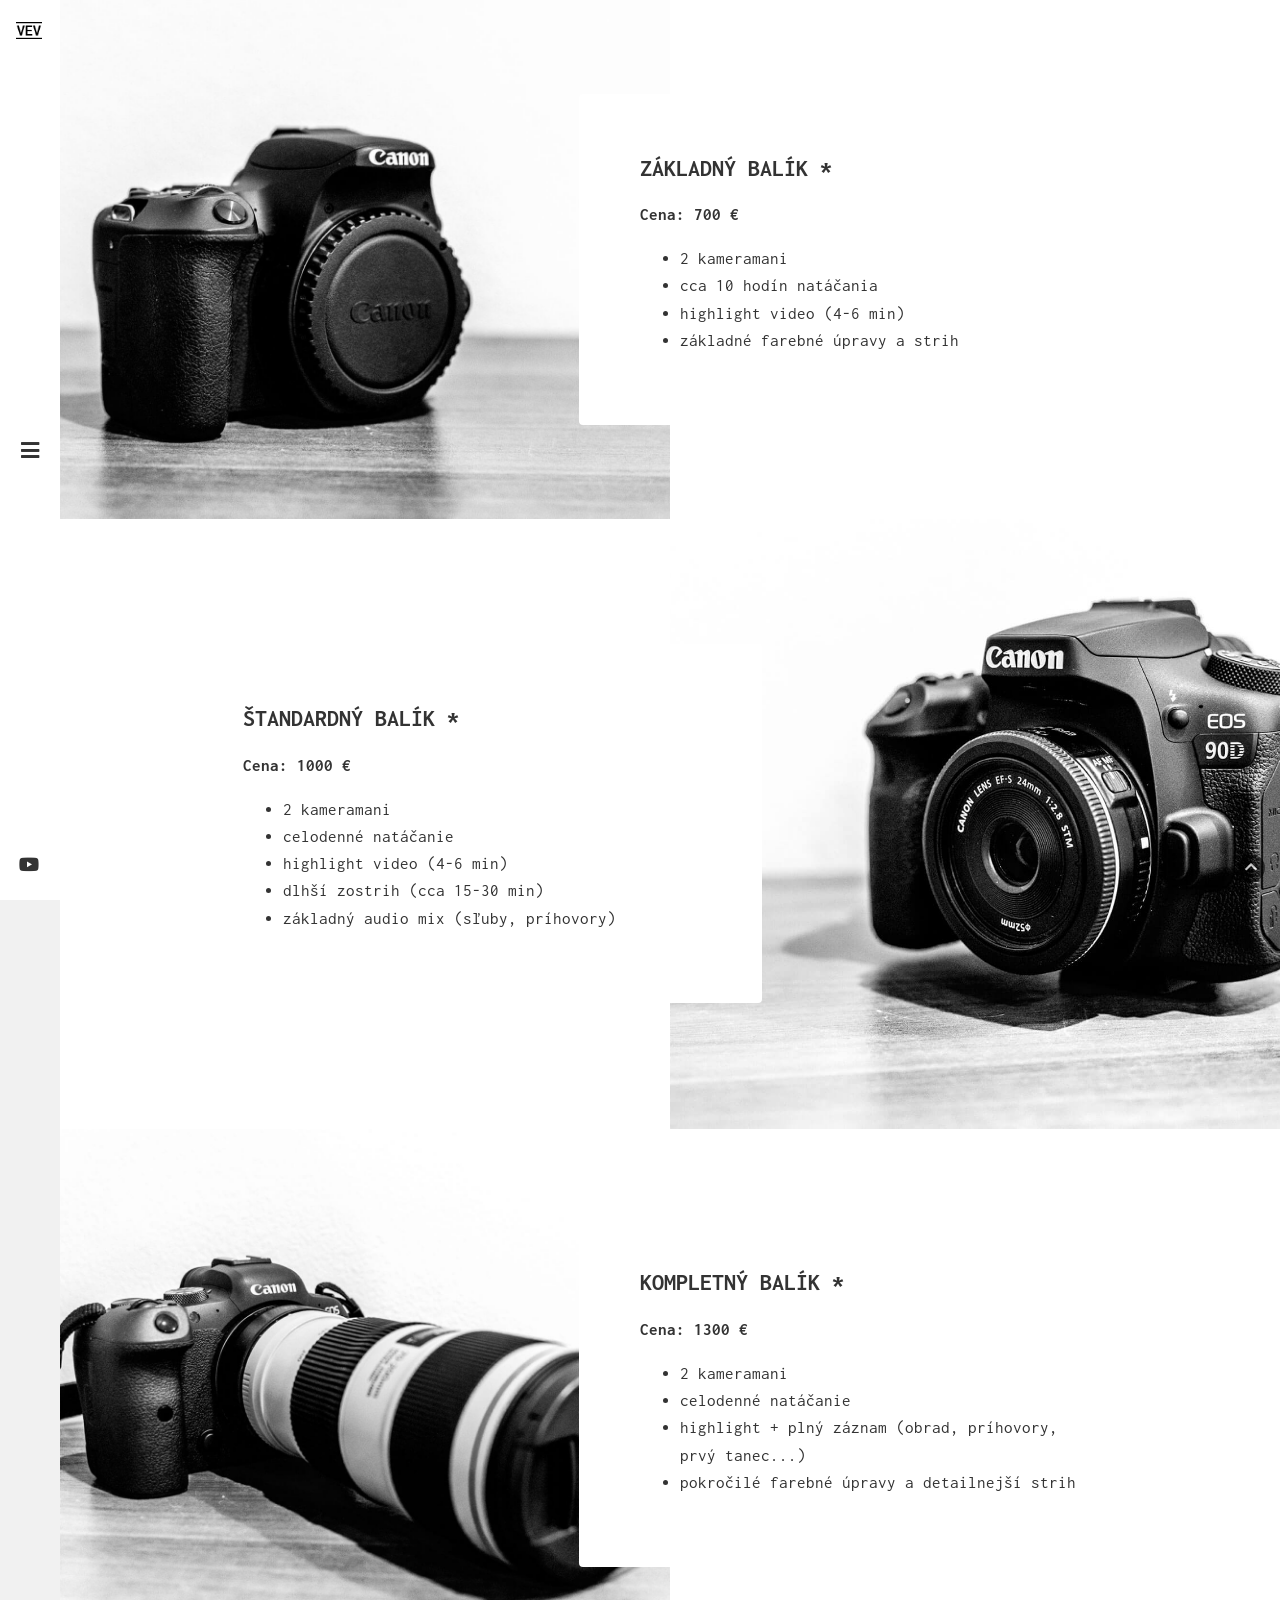
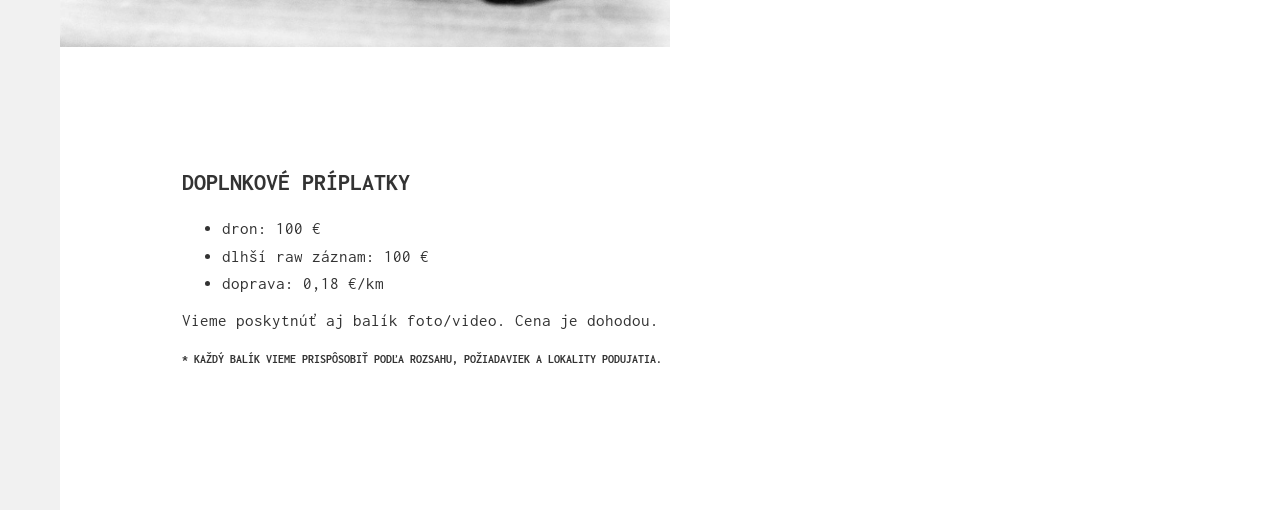
==== cennik-nasich-kameramanov.html @ 3699e418 "web" ====
﻿<!DOCTYPE html>

<html lang="sk">
	<head>

		<!-- Title -->
		<title>Pozrite si náš cenník | VEVideo</title>

		<!-- Meta -->
<meta charset="utf-8">
		<meta http-equiv="X-UA-Compatible" content="IE=edge">
		<meta name="author" content="Dominik Vardžák a Patrik Eliaš">
		<meta name="description" content="Cenník služieb VEVideo. Pozrite si naše balíčky a orientačné ceny.">
		<meta name="keywords" content="kameraman, fotograf, Púchov, Trenčín, Žilina, natáčanie, kamerovanie, cena, cenník, služby, balíčky">
		<link rel="canonical" href="https://vevideo.sk/cennik-nasich-kameramanov.html">
		<meta name="robots" content="index, follow">
		<meta property="og:type" content="website">
		<meta property="og:site_name" content="VEVideo">
		<meta property="og:locale" content="sk_SK">
		<meta property="og:title" content="Pozrite si náš cenník | VEVideo">
		<meta property="og:description" content="Cenník služieb VEVideo. Pozrite si naše balíčky a orientačné ceny.">
		<meta property="og:url" content="https://vevideo.sk/cennik-nasich-kameramanov.html">
		<meta property="og:image" content="https://vevideo.sk/assets/img/logo-big.png">
		<meta name="twitter:card" content="summary_large_image">
		<meta name="twitter:title" content="Pozrite si náš cenník | VEVideo">
		<meta name="twitter:description" content="Cenník služieb VEVideo. Pozrite si naše balíčky a orientačné ceny.">
		<meta name="twitter:image" content="https://vevideo.sk/assets/img/logo-big.png">

		<!-- Mobile Meta -->
		<meta name="viewport" content="width=device-width, initial-scale=1">

		<!-- Favicon (http://www.favicon-generator.org/) -->
		<link rel="shortcut icon" href="favicon.png" type="image/x-icon">
		<link rel="icon" href="favicon.png" type="image/x-icon">

		<!-- Paste your Google Analytics code here.-->
		<script async src="https://www.googletagmanager.com/gtag/js?id=G-T4X9H40BEK"></script>
<script>
  window.dataLayer = window.dataLayer || [];
  function gtag(){dataLayer.push(arguments);}
  gtag('js', new Date());

  gtag('config', 'G-T4X9H40BEK');
</script>

		<!-- Google fonts (https://www.google.com/fonts) -->
		<link href="https://fonts.googleapis.com/css?family=Inconsolata" rel="stylesheet"> <!-- Global font -->
		<link href="https://fonts.googleapis.com/css?family=Galada" rel="stylesheet"> <!-- Alter font 1 -->
		<link href="https://fonts.googleapis.com/css?family=Bilbo+Swash+Caps" rel="stylesheet"> <!-- Alter font 2 -->

		<!-- Bootstrap CSS (http://getbootstrap.com) -->
		<link rel="stylesheet" href="assets/vendor/bootstrap/css/bootstrap.min.css"> <!-- bootstrap CSS (http://getbootstrap.com) -->

		<!-- Libs and Plugins CSS -->
		<link rel="stylesheet" href="assets/vendor/animsition/css/animsition.min.css"> <!-- Animsition CSS (http://git.blivesta.com/animsition/) -->
		<link rel="stylesheet" href="assets/vendor/font-awesome/css/font-awesome.min.css"> <!-- Font Icons CSS (http://fortawesome.github.io/Font-Awesome) -->
		<link rel="stylesheet" href="assets/vendor/lightgallery/css/lightgallery.min.css"> <!-- lightGallery CSS (http://sachinchoolur.github.io/lightGallery) -->
		<link rel="stylesheet" href="assets/vendor/owl-carousel/css/owl.carousel.min.css"> <!-- Owl Carousel CSS (http://www.owlcarousel.owlgraphic.com) -->
		<link rel="stylesheet" href="assets/vendor/owl-carousel/css/owl.theme.default.min.css"> <!-- Owl Carousel CSS (http://www.owlcarousel.owlgraphic.com) -->
		<link rel="stylesheet" href="assets/vendor/ytplayer/css/jquery.mb.YTPlayer.min.css"> <!-- YTPlayer CSS (more info: https://github.com/pupunzi/jquery.mb.YTPlayer) -->
		<link rel="stylesheet" href="assets/vendor/animate.min.css"> <!-- Animate libs CSS (http://daneden.me/animate) -->

		<!-- Template master CSS -->
		<link rel="stylesheet" href="assets/css/helper.css">
		<link rel="stylesheet" href="assets/css/theme.css">

		<!-- Template dark style CSS (uncomment to enable dark style)-->
		<!-- <link rel="stylesheet" href="assets/css/dark-style.css"> -->
	</head>

	<!-- ===========
	///// Body /////
	================
	* Add class "temp-uppercase" to enable uppercase letters (eg. headings, menu links).
	* Add class "temp-letter-spacing" to enable spacing between letters (eg. headings, menu links).
	* Use class "temp-grayscale" to enable grayscale effect when menu is open (no effect on all browsers!).
	* Add class "animsition" to enable page transition while page loads.
	-->
	<body class="temp-uppercase temp-grayscale animsition">
		

		<!-- Page cover (if menu is open) -->
		<span class="page-cover"></span>


		<!-- ===================
		///// Begin header /////
		========================
		* Add class "header-dark" to enable header dark style.
		* Use class "header-click", "header-hover" or "header-fixed" to change behavior of the header (one of them is required!).
		-->
		<div id="header" class="header-hover">

			<!-- Header close button -->
			<div class="header-close" title="Zatvoriť">×</div>

			<!-- Begin logo small -->
			<div class="logo-small">
				<a href="index.html" ><img src="assets/img/logo-small.png" title="Domov" alt="logo"></a>
			</div>
			<!-- End logo small -->

			<!-- Header menu icon -->
			<span class="header-menu-icon" title="Otvoriť menu"><i class="fas fa-bars"></i></span>
			
			<!-- Header contact icon -->
			<a href="" class="header-contact-icon" title="Sledujte nás na YouTube"><i class="fab fa-youtube"></i></a>


			<!-- Begin header inner 
			======================== -->
			<div class="header-inner">
				
				<!-- Begin header top -->
				<div class="header-top">

					<!-- Begin logo big -->
					<div class="logo-big">
						<a href="index.html"><img src="assets/img/logo-big.png" title="Domov" alt="logo"></a>
					</div>
					<!-- End logo big -->
					
				</div>
				<!-- End header top -->

				<!-- Begin header middle -->
				<div class="header-middle">

					<!-- Begin menu -->
					<div id="menu">
						<ul class="menu-list">
							<li><a href="index.html">Domov</a></li>
							<li><a href="o-kameramanoch.html">O nás</a></li>
							<li><a href="nase-portfolio.html">Portfólio</a></li>
							<li><a href="cennik-nasich-kameramanov.html">Cenník</a></li>
							<li><a href="kontaktujte-nas.html">Kontakt</a></li>
						</ul> <!-- /.menu-list -->
					</div>
					<!-- End menu -->

				</div>
				<!-- End header middle -->

				<!-- Begin header bottom -->
				<div class="header-bottom">

					<!-- Begin follow me buttons -->
					<div class="follow-me-buttons">
						<ul>
							<li><a href="https://www.facebook.com/VEVideostudio" title="Sledujte nás na Facebooku" target="_blank"><i class="fab fa-facebook-f"></i></a></li>
							<li><a href="https://www.instagram.com/vevideostudio/" title="Sledujte nás na Instagrame" target="_blank"><i class="fab fa-instagram"></i></a></li> 
							<li><a href="https://www.youtube.com/@vevideo_studio" title="Sledujte nás na YouTube" target="_blank"><i class="fab fa-youtube"></i></a></li>
						</ul>
					</div>
					<!-- End follow me buttons -->

					<!-- Begin copyright -->
					<div class="copyright">
						VEVideo | 2026
					</div>
					<!-- End copyright -->

				</div>
				<!-- End header bottom -->

			</div> 
			<!-- End header inner -->

		</div>
		<!-- End header -->


		<!-- ==========================
		///// Begin mobile header /////
		===============================
		* Add class "m-header-dark" to enable header dark style.
		-->
		<div id="mobile-header">

			<!-- Begin logo small -->
			<div class="logo-mobile">
				<a href="index.html"><img src="assets/img/logo-small.png" alt="Domov"></a>
			</div>
			<!-- End logo small -->

			<!-- Mobile menu trigger -->
			<div class="mobile-menu-trigger"><span></span></div>

		</div>
		<!-- End mobile header -->


		<!-- *************************************
		*********** Begin body content *********** 
		************************************** -->
		<div id="body-content">

			<!-- =========================
			///// Begin page section /////
			========================== -->
			<section id="page-section" class="no-padding">

				<!-- Begin split box
				=====================
				Based on: http://www.minimit.com/articles/solutions-tutorials/bootstrap-3-responsive-columns-of-same-height
				-->
				<div class="split-box">
					<div class="container-fluid">
						<div class="row">
							<div class="row-lg-height">

								<!-- Column -->
								<div class="col-lg-6 col-lg-height split-box-image no-padding bg-image" style="background-image: url(assets/img/misc/balicky-1.jpg); background-position: 50% 50%;">

									<!-- Split box image height
									============================
									* You can use prepared "padding-height-*" helper classes to set split box image height. Example: "padding-height-85" (useful if "split-box-content" contend/text is very short). Also you can use class "full-height-vh" for full height image. Find out "helper.css" file for more info.
									* Note: class "sbi-height" is required.
									-->
									<div class="sbi-height padding-height-85"></div>

								</div> <!-- /.col -->

								<!-- Column -->
								<div class="col-lg-6 col-lg-height col-lg-middle no-padding">

									<!-- Begin split box content 
									============================= 
									* Use class "shifted-left" or "shifted-right" to enable shifted content (do not use for long content).
									-->
									<div class="split-box-content shifted-left text-left">
										<h3>Základný balík *</h3>
										<p><b>Cena: 700 €</b></p>
										<ul>
											<li>2 kameramani</li>
											<li>cca 10 hodín natáčania</li>
											<li>highlight video (4-6 min)</li>
											<li>základné farebné úpravy a strih</li>
										</ul>
									</div>
									<!-- End split box content -->

								</div> <!-- /.col -->
							</div> <!-- /.row-height -->
						</div> <!-- /.row -->
					</div> <!-- /.container -->
				</div>
				<!-- End split box -->

<!-- Begin split box -->
				<div class="split-box what-i-do">
					<div class="container-fluid">
						<div class="row">
							<div class="row-lg-height">

								<!-- Column -->
								<div class="col-lg-6 col-lg-push-6 col-lg-height split-box-image no-padding bg-image" style="background-image: url(assets/img/misc/balicky-2.jpg); background-position: 50% 50%;">

									<!-- Split box image height
									============================
									* You can use prepared "padding-height-*" helper classes to set split box image height. Example: "padding-height-85" (useful if "split-box-content" contend/text is very short). Also you can use class "full-height-vh" for full height image. Find out "helper.css" file for more info. Note: class "sbi-height" is required.
									-->
									<div class="sbi-height padding-height-100"></div>

								</div> <!-- /.col -->

								<!-- Column -->
								<div class="col-lg-6 col-lg-pull-6 col-lg-height col-lg-middle no-padding">

									<!-- Begin split box content -->
									
									<div class="split-box-content shifted-right text-left">
										<h3>Štandardný balík *</h3>
										<p><b>Cena: 1000 €</b></p>
										<ul>
											<li>2 kameramani</li>
											<li>celodenné natáčanie</li>
											<li>highlight video (4-6 min)</li>
											<li>dlhší zostrih (cca 15-30 min)</li>
											<li>základný audio mix (sľuby, príhovory)</li>
										</ul>
									</div>
									<!-- End split box content -->

								</div> <!-- /.col -->

							</div> <!-- /.row-height -->
						</div> <!-- /.row -->
					</div> <!-- /.container -->
				</div>
				<!-- End split box -->

				<!-- Begin split box
				=====================
				Based on: http://www.minimit.com/articles/solutions-tutorials/bootstrap-3-responsive-columns-of-same-height
				-->
				<div class="split-box">
					<div class="container-fluid">
						<div class="row">
							<div class="row-lg-height">

								<!-- Column -->
								<div class="col-lg-6 col-lg-height split-box-image no-padding bg-image" style="background-image: url(assets/img/misc/balicky-3.jpg); background-position: 50% 50%;">

									<!-- Split box image height
									============================
									* You can use prepared "padding-height-*" helper classes to set split box image height. Example: "padding-height-85" (useful if "split-box-content" contend/text is very short). Also you can use class "full-height-vh" for full height image. Find out "helper.css" file for more info.
									* Note: class "sbi-height" is required.
									-->
									<div class="sbi-height padding-height-85"></div>

								</div> <!-- /.col -->

								<!-- Column -->
								<div class="col-lg-6 col-lg-height col-lg-middle no-padding">

									<!-- Begin split box content 
									============================= 
									* Use class "shifted-left" or "shifted-right" to enable shifted content (do not use for long content).
									-->
									<div class="split-box-content shifted-left text-left">
										<h3>Kompletný  balík *</h3>
										<p><b>Cena: 1300 €</b></p>
										<ul>
											<li>2 kameramani</li>
											<li>celodenné natáčanie</li>
											<li>highlight + plný záznam (obrad, príhovory, prvý tanec...)</li>
											<li>pokročilé farebné úpravy a detailnejší strih</li>
										</ul>
									</div> 
									<!-- End split box content -->

								</div> <!-- /.col -->
							</div> <!-- /.row-height -->
						</div> <!-- /.row -->
					</div> <!-- /.container -->
				</div>
				<!-- End split box -->

				<!-- Begin split box -->
				<div class="split-box what-i-do">
					<div class="container-fluid">
						<div class="row">
							<div class="row-lg-height">
								<div class="col-lg-12 col-lg-height col-lg-middle no-padding">
									<div class="split-box-content text-left">
										<h3>Doplnkové príplatky</h3>
										<ul>
											<li>dron: 100 €</li>
											<li>dlhší raw záznam: 100 €</li>
											<li>doprava: 0,18 €/km</li>
										</ul>
										<p>Vieme poskytnúť aj balík foto/video. Cena je dohodou.</p>
										<h6>* Každý balík vieme prispôsobiť podľa rozsahu, požiadaviek a lokality podujatia.</h6>
									</div>
								</div>
							</div>
						</div>
					</div>
				</div>
				<!-- End split box -->


			</section>
			<!-- End section -->

		</div>
		<!-- End body content -->


		<!-- Scroll to top button -->
		<a href="#body-content" class="scrolltotop sm-scroll" title="Scroll to top"><i class="fas fa-chevron-up"></i></a>



        

		<!-- ====================
		///// Scripts below /////
		===================== -->

		<!-- Core JS -->
		<script src="assets/vendor/jquery/jquery.min.js"></script> <!-- jquery JS (https://jquery.com) -->
		<script src="assets/vendor/bootstrap/js/bootstrap.min.js"></script> <!-- bootstrap JS (http://getbootstrap.com) -->

		<!-- Libs and Plugins JS -->
		<script src="assets/vendor/animsition/js/animsition.min.js"></script> <!-- Animsition JS (http://git.blivesta.com/animsition/) -->
		<script src="assets/vendor/jquery.easing.min.js"></script> <!-- Easing JS (http://gsgd.co.uk/sandbox/jquery/easing/) -->
		<script src="assets/vendor/isotope.pkgd.min.js"></script> <!-- Isotope JS (http://isotope.metafizzy.co) -->
		<script src="assets/vendor/imagesloaded.pkgd.min.js"></script> <!-- ImagesLoaded JS (https://github.com/desandro/imagesloaded) -->
		<script src="assets/vendor/jquery.nicescroll.min.js"></script> <!-- Nicescroll JS (http://areaaperta.com/nicescroll/) -->
		<script src="assets/vendor/owl-carousel/js/owl.carousel.min.js"></script> <!-- Owl Carousel JS (http://www.owlcarousel.owlgraphic.com) -->
		<script src="assets/vendor/jquery.mousewheel.min.js"></script> <!-- A jQuery plugin that adds cross browser mouse wheel support (https://github.com/jquery/jquery-mousewheel) -->
		<script src="assets/vendor/ytplayer/js/jquery.mb.YTPlayer.min.js"></script> <!-- YTPlayer JS (more info: https://github.com/pupunzi/jquery.mb.YTPlayer) -->

		<script src="assets/vendor/lightgallery/js/lightgallery.min.js"></script> <!-- lightGallery JS (http://sachinchoolur.github.io/lightGallery) -->
		<script src="assets/vendor/lightgallery/js/lightgallery-plugins.js"></script> <!-- lightGallery Plugins JS (http://sachinchoolur.github.io/lightGallery) -->

		<!-- Theme master JS -->
		<script src="assets/js/theme.js"></script>



	</body>

</html>
---- assets/vendor/lightgallery/css/lightgallery.min.css ----
.lg-sub-html,.lg-toolbar{background-color:rgba(0,0,0,.45)}#lg-counter,.lg-outer .lg-video-cont{vertical-align:middle;display:inline-block}@font-face{font-family:lg;src:url(../fonts/lg.eot?n1z373);src:url(../fonts/lg.eot?#iefixn1z373) format("embedded-opentype"),url(../fonts/lg.woff?n1z373) format("woff"),url(../fonts/lg.ttf?n1z373) format("truetype"),url(../fonts/lg.svg?n1z373#lg) format("svg");font-weight:400;font-style:normal}.lg-icon{font-family:lg;speak:none;font-style:normal;font-weight:400;font-variant:normal;text-transform:none;line-height:1;-webkit-font-smoothing:antialiased;-moz-osx-font-smoothing:grayscale}.lg-actions .lg-next,.lg-actions .lg-prev{background-color:rgba(0,0,0,.45);border-radius:2px;color:#999;cursor:pointer;display:block;font-size:22px;margin-top:-10px;padding:8px 10px 9px;position:absolute;top:50%;z-index:1080}.lg-actions .lg-next.disabled,.lg-actions .lg-prev.disabled{pointer-events:none;opacity:.5}.lg-actions .lg-next:hover,.lg-actions .lg-prev:hover{color:#FFF}.lg-actions .lg-next{right:20px}.lg-actions .lg-next:before{content:"\e095"}.lg-actions .lg-prev{left:20px}.lg-actions .lg-prev:after{content:"\e094"}@-webkit-keyframes lg-right-end{0%,100%{left:0}50%{left:-30px}}@-moz-keyframes lg-right-end{0%,100%{left:0}50%{left:-30px}}@-ms-keyframes lg-right-end{0%,100%{left:0}50%{left:-30px}}@keyframes lg-right-end{0%,100%{left:0}50%{left:-30px}}@-webkit-keyframes lg-left-end{0%,100%{left:0}50%{left:30px}}@-moz-keyframes lg-left-end{0%,100%{left:0}50%{left:30px}}@-ms-keyframes lg-left-end{0%,100%{left:0}50%{left:30px}}@keyframes lg-left-end{0%,100%{left:0}50%{left:30px}}.lg-outer.lg-right-end .lg-object{-webkit-animation:lg-right-end .3s;-o-animation:lg-right-end .3s;animation:lg-right-end .3s;position:relative}.lg-outer.lg-left-end .lg-object{-webkit-animation:lg-left-end .3s;-o-animation:lg-left-end .3s;animation:lg-left-end .3s;position:relative}.lg-toolbar{z-index:1082;left:0;position:absolute;top:0;width:100%}.lg-toolbar .lg-icon{color:#999;cursor:pointer;float:right;font-size:24px;height:47px;line-height:27px;padding:10px 0;text-align:center;width:50px;text-decoration:none!important;outline:0;-webkit-transition:color .2s linear;-o-transition:color .2s linear;transition:color .2s linear}.lg-toolbar .lg-icon:hover{color:#FFF}.lg-toolbar .lg-close:after{content:"\e070"}.lg-toolbar .lg-download:after{content:"\e0f2"}.lg-sub-html{bottom:0;color:#EEE;font-size:16px;left:0;padding:10px 40px;position:fixed;right:0;text-align:center;z-index:1080}.lg-sub-html h4{margin:0;font-size:13px;font-weight:700}.lg-sub-html p{font-size:12px;margin:5px 0 0}#lg-counter{color:#999;font-size:16px;padding-left:20px;padding-top:12px}.lg-next,.lg-prev,.lg-toolbar{opacity:1;-webkit-transition:-webkit-transform .35s cubic-bezier(0,0,.25,1) 0s,opacity .35s cubic-bezier(0,0,.25,1) 0s,color .2s linear;-moz-transition:-moz-transform .35s cubic-bezier(0,0,.25,1) 0s,opacity .35s cubic-bezier(0,0,.25,1) 0s,color .2s linear;-o-transition:-o-transform .35s cubic-bezier(0,0,.25,1) 0s,opacity .35s cubic-bezier(0,0,.25,1) 0s,color .2s linear;transition:transform .35s cubic-bezier(0,0,.25,1) 0s,opacity .35s cubic-bezier(0,0,.25,1) 0s,color .2s linear}.lg-hide-items .lg-prev{opacity:0;-webkit-transform:translate3d(-10px,0,0);transform:translate3d(-10px,0,0)}.lg-hide-items .lg-next{opacity:0;-webkit-transform:translate3d(10px,0,0);transform:translate3d(10px,0,0)}.lg-hide-items .lg-toolbar{opacity:0;-webkit-transform:translate3d(0,-10px,0);transform:translate3d(0,-10px,0)}body:not(.lg-from-hash) .lg-outer.lg-start-zoom .lg-object{-webkit-transform:scale3d(.5,.5,.5);transform:scale3d(.5,.5,.5);opacity:0;-webkit-transition:-webkit-transform 250ms cubic-bezier(0,0,.25,1) 0s,opacity 250ms cubic-bezier(0,0,.25,1)!important;-moz-transition:-moz-transform 250ms cubic-bezier(0,0,.25,1) 0s,opacity 250ms cubic-bezier(0,0,.25,1)!important;-o-transition:-o-transform 250ms cubic-bezier(0,0,.25,1) 0s,opacity 250ms cubic-bezier(0,0,.25,1)!important;transition:transform 250ms cubic-bezier(0,0,.25,1) 0s,opacity 250ms cubic-bezier(0,0,.25,1)!important;-webkit-transform-origin:50% 50%;-moz-transform-origin:50% 50%;-ms-transform-origin:50% 50%;transform-origin:50% 50%}body:not(.lg-from-hash) .lg-outer.lg-start-zoom .lg-item.lg-complete .lg-object{-webkit-transform:scale3d(1,1,1);transform:scale3d(1,1,1);opacity:1}.lg-outer .lg-thumb-outer{background-color:#0D0A0A;bottom:0;position:absolute;width:100%;z-index:1080;max-height:350px;-webkit-transform:translate3d(0,100%,0);transform:translate3d(0,100%,0);-webkit-transition:-webkit-transform .25s cubic-bezier(0,0,.25,1) 0s;-moz-transition:-moz-transform .25s cubic-bezier(0,0,.25,1) 0s;-o-transition:-o-transform .25s cubic-bezier(0,0,.25,1) 0s;transition:transform .25s cubic-bezier(0,0,.25,1) 0s}.lg-outer .lg-thumb-outer.lg-grab .lg-thumb-item{cursor:-webkit-grab;cursor:-moz-grab;cursor:-o-grab;cursor:-ms-grab;cursor:grab}.lg-outer .lg-thumb-outer.lg-grabbing .lg-thumb-item{cursor:move;cursor:-webkit-grabbing;cursor:-moz-grabbing;cursor:-o-grabbing;cursor:-ms-grabbing;cursor:grabbing}.lg-outer .lg-thumb-outer.lg-dragging .lg-thumb{-webkit-transition-duration:0s!important;transition-duration:0s!important}.lg-outer.lg-thumb-open .lg-thumb-outer{-webkit-transform:translate3d(0,0,0);transform:translate3d(0,0,0)}.lg-outer .lg-thumb{padding:10px 0;height:100%;margin-bottom:-5px}.lg-outer .lg-thumb-item{cursor:pointer;float:left;overflow:hidden;height:100%;border:2px solid #FFF;border-radius:4px;margin-bottom:5px}@media (min-width:1025px){.lg-outer .lg-thumb-item{-webkit-transition:border-color .25s ease;-o-transition:border-color .25s ease;transition:border-color .25s ease}}.lg-outer .lg-thumb-item.active,.lg-outer .lg-thumb-item:hover{border-color:#a90707}.lg-outer .lg-thumb-item img{width:100%;height:100%;object-fit:cover}.lg-outer.lg-has-thumb .lg-item{padding-bottom:120px}.lg-outer.lg-can-toggle .lg-item{padding-bottom:0}.lg-outer.lg-pull-caption-up .lg-sub-html{-webkit-transition:bottom .25s ease;-o-transition:bottom .25s ease;transition:bottom .25s ease}.lg-outer.lg-pull-caption-up.lg-thumb-open .lg-sub-html{bottom:100px}.lg-outer .lg-toogle-thumb{background-color:#0D0A0A;border-radius:2px 2px 0 0;color:#999;cursor:pointer;font-size:24px;height:39px;line-height:27px;padding:5px 0;position:absolute;right:20px;text-align:center;top:-39px;width:50px}.lg-outer .lg-toogle-thumb:hover,.lg-outer.lg-dropdown-active #lg-share{color:#FFF}.lg-outer .lg-toogle-thumb:after{content:"\e1ff"}.lg-outer .lg-video-cont{max-width:1140px;max-height:100%;width:100%;padding:0 5px}.lg-outer .lg-video{width:100%;height:0;padding-bottom:56.25%;overflow:hidden;position:relative}.lg-outer .lg-video .lg-object{display:inline-block;position:absolute;top:0;left:0;width:100%!important;height:100%!important}.lg-outer .lg-video .lg-video-play{width:84px;height:59px;position:absolute;left:50%;top:50%;margin-left:-42px;margin-top:-30px;z-index:1080;cursor:pointer}.lg-outer .lg-has-vimeo .lg-video-play{background:url(../img/vimeo-play.png) no-repeat}.lg-outer .lg-has-vimeo:hover .lg-video-play{background:url(../img/vimeo-play.png) 0 -58px no-repeat}.lg-outer .lg-has-html5 .lg-video-play{background:url(../img/video-play.png) no-repeat;height:64px;margin-left:-32px;margin-top:-32px;width:64px;opacity:.8}.lg-outer .lg-has-html5:hover .lg-video-play{opacity:1}.lg-outer .lg-has-youtube .lg-video-play{background:url(../img/youtube-play.png) no-repeat}.lg-outer .lg-has-youtube:hover .lg-video-play{background:url(../img/youtube-play.png) 0 -60px no-repeat}.lg-outer .lg-video-object{width:100%!important;height:100%!important;position:absolute;top:0;left:0}.lg-outer .lg-has-video .lg-video-object{visibility:hidden}.lg-outer .lg-has-video.lg-video-playing .lg-object,.lg-outer .lg-has-video.lg-video-playing .lg-video-play{display:none}.lg-outer .lg-has-video.lg-video-playing .lg-video-object{visibility:visible}.lg-progress-bar{background-color:#333;height:5px;left:0;position:absolute;top:0;width:100%;z-index:1083;opacity:0;-webkit-transition:opacity 80ms ease 0s;-moz-transition:opacity 80ms ease 0s;-o-transition:opacity 80ms ease 0s;transition:opacity 80ms ease 0s}.lg-progress-bar .lg-progress{background-color:#a90707;height:5px;width:0}.lg-progress-bar.lg-start .lg-progress{width:100%}.lg-show-autoplay .lg-progress-bar{opacity:1}.lg-autoplay-button:after{content:"\e01d"}.lg-show-autoplay .lg-autoplay-button:after{content:"\e01a"}.lg-outer.lg-css3.lg-zoom-dragging .lg-item.lg-complete.lg-zoomable .lg-image,.lg-outer.lg-css3.lg-zoom-dragging .lg-item.lg-complete.lg-zoomable .lg-img-wrap{-webkit-transition-duration:0s;transition-duration:0s}.lg-outer.lg-use-transition-for-zoom .lg-item.lg-complete.lg-zoomable .lg-img-wrap{-webkit-transition:-webkit-transform .3s cubic-bezier(0,0,.25,1) 0s;-moz-transition:-moz-transform .3s cubic-bezier(0,0,.25,1) 0s;-o-transition:-o-transform .3s cubic-bezier(0,0,.25,1) 0s;transition:transform .3s cubic-bezier(0,0,.25,1) 0s}.lg-outer.lg-use-left-for-zoom .lg-item.lg-complete.lg-zoomable .lg-img-wrap{-webkit-transition:left .3s cubic-bezier(0,0,.25,1) 0s,top .3s cubic-bezier(0,0,.25,1) 0s;-moz-transition:left .3s cubic-bezier(0,0,.25,1) 0s,top .3s cubic-bezier(0,0,.25,1) 0s;-o-transition:left .3s cubic-bezier(0,0,.25,1) 0s,top .3s cubic-bezier(0,0,.25,1) 0s;transition:left .3s cubic-bezier(0,0,.25,1) 0s,top .3s cubic-bezier(0,0,.25,1) 0s}.lg-outer .lg-item.lg-complete.lg-zoomable .lg-img-wrap{-webkit-transform:translate3d(0,0,0);transform:translate3d(0,0,0);-webkit-backface-visibility:hidden;-moz-backface-visibility:hidden;backface-visibility:hidden}.lg-outer .lg-item.lg-complete.lg-zoomable .lg-image{-webkit-transform:scale3d(1,1,1);transform:scale3d(1,1,1);-webkit-transition:-webkit-transform .3s cubic-bezier(0,0,.25,1) 0s,opacity .15s!important;-moz-transition:-moz-transform .3s cubic-bezier(0,0,.25,1) 0s,opacity .15s!important;-o-transition:-o-transform .3s cubic-bezier(0,0,.25,1) 0s,opacity .15s!important;transition:transform .3s cubic-bezier(0,0,.25,1) 0s,opacity .15s!important;-webkit-transform-origin:0 0;-moz-transform-origin:0 0;-ms-transform-origin:0 0;transform-origin:0 0;-webkit-backface-visibility:hidden;-moz-backface-visibility:hidden;backface-visibility:hidden}#lg-zoom-in:after{content:"\e311"}#lg-actual-size{font-size:20px}#lg-actual-size:after{content:"\e033"}#lg-zoom-out{opacity:.5;pointer-events:none}#lg-zoom-out:after{content:"\e312"}.lg-zoomed #lg-zoom-out{opacity:1;pointer-events:auto}.lg-outer .lg-pager-outer{bottom:60px;left:0;position:absolute;right:0;text-align:center;z-index:1080;height:10px}.lg-outer .lg-pager-outer.lg-pager-hover .lg-pager-cont{overflow:visible}.lg-outer .lg-pager-cont{cursor:pointer;display:inline-block;overflow:hidden;position:relative;vertical-align:top;margin:0 5px}.lg-outer .lg-pager-cont:hover .lg-pager-thumb-cont{opacity:1;-webkit-transform:translate3d(0,0,0);transform:translate3d(0,0,0)}.lg-outer .lg-pager-cont.lg-pager-active .lg-pager{box-shadow:0 0 0 2px #fff inset}.lg-outer .lg-pager-thumb-cont{background-color:#fff;color:#FFF;bottom:100%;height:83px;left:0;margin-bottom:20px;margin-left:-60px;opacity:0;padding:5px;position:absolute;width:120px;border-radius:3px;-webkit-transition:opacity .15s ease 0s,-webkit-transform .15s ease 0s;-moz-transition:opacity .15s ease 0s,-moz-transform .15s ease 0s;-o-transition:opacity .15s ease 0s,-o-transform .15s ease 0s;transition:opacity .15s ease 0s,transform .15s ease 0s;-webkit-transform:translate3d(0,5px,0);transform:translate3d(0,5px,0)}.lg-outer .lg-pager-thumb-cont img{width:100%;height:100%}.lg-outer .lg-pager{background-color:rgba(255,255,255,.5);border-radius:50%;box-shadow:0 0 0 8px rgba(255,255,255,.7) inset;display:block;height:12px;-webkit-transition:box-shadow .3s ease 0s;-o-transition:box-shadow .3s ease 0s;transition:box-shadow .3s ease 0s;width:12px}.lg-outer .lg-pager:focus,.lg-outer .lg-pager:hover{box-shadow:0 0 0 8px #fff inset}.lg-outer .lg-caret{border-left:10px solid transparent;border-right:10px solid transparent;border-top:10px dashed;bottom:-10px;display:inline-block;height:0;left:50%;margin-left:-5px;position:absolute;vertical-align:middle;width:0}.lg-fullscreen:after{content:"\e20c"}.lg-fullscreen-on .lg-fullscreen:after{content:"\e20d"}.lg-outer #lg-dropdown-overlay{background-color:rgba(0,0,0,.25);bottom:0;cursor:default;left:0;position:fixed;right:0;top:0;z-index:1081;opacity:0;visibility:hidden;-webkit-transition:visibility 0s linear .18s,opacity .18s linear 0s;-o-transition:visibility 0s linear .18s,opacity .18s linear 0s;transition:visibility 0s linear .18s,opacity .18s linear 0s}.lg-outer.lg-dropdown-active #lg-dropdown-overlay,.lg-outer.lg-dropdown-active .lg-dropdown{-webkit-transition-delay:0s;transition-delay:0s;-moz-transform:translate3d(0,0,0);-o-transform:translate3d(0,0,0);-ms-transform:translate3d(0,0,0);-webkit-transform:translate3d(0,0,0);transform:translate3d(0,0,0);opacity:1;visibility:visible}.lg-outer .lg-dropdown{background-color:#fff;border-radius:2px;font-size:14px;list-style-type:none;margin:0;padding:10px 0;position:absolute;right:0;text-align:left;top:50px;opacity:0;visibility:hidden;-moz-transform:translate3d(0,5px,0);-o-transform:translate3d(0,5px,0);-ms-transform:translate3d(0,5px,0);-webkit-transform:translate3d(0,5px,0);transform:translate3d(0,5px,0);-webkit-transition:-webkit-transform .18s linear 0s,visibility 0s linear .5s,opacity .18s linear 0s;-moz-transition:-moz-transform .18s linear 0s,visibility 0s linear .5s,opacity .18s linear 0s;-o-transition:-o-transform .18s linear 0s,visibility 0s linear .5s,opacity .18s linear 0s;transition:transform .18s linear 0s,visibility 0s linear .5s,opacity .18s linear 0s}.lg-outer .lg-dropdown:after{content:"";display:block;height:0;width:0;position:absolute;border:8px solid transparent;border-bottom-color:#FFF;right:16px;top:-16px}.lg-outer .lg-dropdown>li:last-child{margin-bottom:0}.lg-outer .lg-dropdown>li:hover .lg-icon,.lg-outer .lg-dropdown>li:hover a{color:#333}.lg-outer .lg-dropdown a{color:#333;display:block;white-space:pre;padding:4px 12px;font-family:"Open Sans","Helvetica Neue",Helvetica,Arial,sans-serif;font-size:12px}.lg-outer .lg-dropdown a:hover{background-color:rgba(0,0,0,.07)}.lg-outer .lg-dropdown .lg-dropdown-text{display:inline-block;line-height:1;margin-top:-3px;vertical-align:middle}.lg-outer .lg-dropdown .lg-icon{color:#333;display:inline-block;float:none;font-size:20px;height:auto;line-height:1;margin-right:8px;padding:0;vertical-align:middle;width:auto}.lg-outer,.lg-outer .lg,.lg-outer .lg-inner{width:100%;height:100%}.lg-outer #lg-share{position:relative}.lg-outer #lg-share:after{content:"\e80d"}.lg-outer #lg-share-facebook .lg-icon{color:#3b5998}.lg-outer #lg-share-facebook .lg-icon:after{content:"\e901"}.lg-outer #lg-share-twitter .lg-icon{color:#00aced}.lg-outer #lg-share-twitter .lg-icon:after{content:"\e904"}.lg-outer #lg-share-googleplus .lg-icon{color:#dd4b39}.lg-outer #lg-share-googleplus .lg-icon:after{content:"\e902"}.lg-outer #lg-share-pinterest .lg-icon{color:#cb2027}.lg-outer #lg-share-pinterest .lg-icon:after{content:"\e903"}.group:after{content:"";display:table;clear:both}.lg-outer{position:fixed;top:0;left:0;z-index:1050;opacity:0;-webkit-transition:opacity .15s ease 0s;-o-transition:opacity .15s ease 0s;transition:opacity .15s ease 0s}.lg-outer *{-webkit-box-sizing:border-box;-moz-box-sizing:border-box;box-sizing:border-box}.lg-outer.lg-visible{opacity:1}.lg-outer.lg-css3 .lg-item.lg-current,.lg-outer.lg-css3 .lg-item.lg-next-slide,.lg-outer.lg-css3 .lg-item.lg-prev-slide{-webkit-transition-duration:inherit!important;transition-duration:inherit!important;-webkit-transition-timing-function:inherit!important;transition-timing-function:inherit!important}.lg-outer.lg-css3.lg-dragging .lg-item.lg-current,.lg-outer.lg-css3.lg-dragging .lg-item.lg-next-slide,.lg-outer.lg-css3.lg-dragging .lg-item.lg-prev-slide{-webkit-transition-duration:0s!important;transition-duration:0s!important;opacity:1}.lg-outer.lg-grab img.lg-object{cursor:-webkit-grab;cursor:-moz-grab;cursor:-o-grab;cursor:-ms-grab;cursor:grab}.lg-outer.lg-grabbing img.lg-object{cursor:move;cursor:-webkit-grabbing;cursor:-moz-grabbing;cursor:-o-grabbing;cursor:-ms-grabbing;cursor:grabbing}.lg-outer .lg{position:relative;overflow:hidden;margin-left:auto;margin-right:auto;max-width:100%;max-height:100%}.lg-outer .lg-inner{position:absolute;left:0;top:0;white-space:nowrap}.lg-outer .lg-item{background:url(../img/loading.gif) center center no-repeat;display:none!important}.lg-outer.lg-css .lg-current,.lg-outer.lg-css3 .lg-current,.lg-outer.lg-css3 .lg-next-slide,.lg-outer.lg-css3 .lg-prev-slide{display:inline-block!important}.lg-outer .lg-img-wrap,.lg-outer .lg-item{display:inline-block;text-align:center;position:absolute;width:100%;height:100%}.lg-outer .lg-img-wrap:before,.lg-outer .lg-item:before{content:"";display:inline-block;height:50%;width:1px;margin-right:-1px}.lg-outer .lg-img-wrap{position:absolute;padding:0 5px;left:0;right:0;top:0;bottom:0}.lg-outer .lg-item.lg-complete{background-image:none}.lg-outer .lg-item.lg-current{z-index:1060}.lg-outer .lg-image{display:inline-block;vertical-align:middle;max-width:100%;max-height:100%;width:auto!important;height:auto!important}.lg-outer.lg-show-after-load .lg-item .lg-object,.lg-outer.lg-show-after-load .lg-item .lg-video-play{opacity:0;-webkit-transition:opacity .15s ease 0s;-o-transition:opacity .15s ease 0s;transition:opacity .15s ease 0s}.lg-outer.lg-show-after-load .lg-item.lg-complete .lg-object,.lg-outer.lg-show-after-load .lg-item.lg-complete .lg-video-play{opacity:1}.lg-outer .lg-empty-html,.lg-outer.lg-hide-download #lg-download{display:none}.lg-backdrop{position:fixed;top:0;left:0;right:0;bottom:0;z-index:1040;background-color:#000;opacity:0;-webkit-transition:opacity .15s ease 0s;-o-transition:opacity .15s ease 0s;transition:opacity .15s ease 0s}.lg-backdrop.in{opacity:1}.lg-css3.lg-no-trans .lg-current,.lg-css3.lg-no-trans .lg-next-slide,.lg-css3.lg-no-trans .lg-prev-slide{-webkit-transition:none 0s ease 0s!important;-moz-transition:none 0s ease 0s!important;-o-transition:none 0s ease 0s!important;transition:none 0s ease 0s!important}.lg-css3.lg-use-css3 .lg-item,.lg-css3.lg-use-left .lg-item{-webkit-backface-visibility:hidden;-moz-backface-visibility:hidden;backface-visibility:hidden}.lg-css3.lg-fade .lg-item{opacity:0}.lg-css3.lg-fade .lg-item.lg-current{opacity:1}.lg-css3.lg-fade .lg-item.lg-current,.lg-css3.lg-fade .lg-item.lg-next-slide,.lg-css3.lg-fade .lg-item.lg-prev-slide{-webkit-transition:opacity .1s ease 0s;-moz-transition:opacity .1s ease 0s;-o-transition:opacity .1s ease 0s;transition:opacity .1s ease 0s}.lg-css3.lg-slide.lg-use-css3 .lg-item{opacity:0}.lg-css3.lg-slide.lg-use-css3 .lg-item.lg-prev-slide{-webkit-transform:translate3d(-100%,0,0);transform:translate3d(-100%,0,0)}.lg-css3.lg-slide.lg-use-css3 .lg-item.lg-next-slide{-webkit-transform:translate3d(100%,0,0);transform:translate3d(100%,0,0)}.lg-css3.lg-slide.lg-use-css3 .lg-item.lg-current{-webkit-transform:translate3d(0,0,0);transform:translate3d(0,0,0);opacity:1}.lg-css3.lg-slide.lg-use-css3 .lg-item.lg-current,.lg-css3.lg-slide.lg-use-css3 .lg-item.lg-next-slide,.lg-css3.lg-slide.lg-use-css3 .lg-item.lg-prev-slide{-webkit-transition:-webkit-transform 1s cubic-bezier(0,0,.25,1) 0s,opacity .1s ease 0s;-moz-transition:-moz-transform 1s cubic-bezier(0,0,.25,1) 0s,opacity .1s ease 0s;-o-transition:-o-transform 1s cubic-bezier(0,0,.25,1) 0s,opacity .1s ease 0s;transition:transform 1s cubic-bezier(0,0,.25,1) 0s,opacity .1s ease 0s}.lg-css3.lg-slide.lg-use-left .lg-item{opacity:0;position:absolute;left:0}.lg-css3.lg-slide.lg-use-left .lg-item.lg-prev-slide{left:-100%}.lg-css3.lg-slide.lg-use-left .lg-item.lg-next-slide{left:100%}.lg-css3.lg-slide.lg-use-left .lg-item.lg-current{left:0;opacity:1}.lg-css3.lg-slide.lg-use-left .lg-item.lg-current,.lg-css3.lg-slide.lg-use-left .lg-item.lg-next-slide,.lg-css3.lg-slide.lg-use-left .lg-item.lg-prev-slide{-webkit-transition:left 1s cubic-bezier(0,0,.25,1) 0s,opacity .1s ease 0s;-moz-transition:left 1s cubic-bezier(0,0,.25,1) 0s,opacity .1s ease 0s;-o-transition:left 1s cubic-bezier(0,0,.25,1) 0s,opacity .1s ease 0s;transition:left 1s cubic-bezier(0,0,.25,1) 0s,opacity .1s ease 0s}
---- assets/css/helper.css ----
/* Table of Content
====================
1. Various classes
2. Hiding classes
3. Background image classes
4. Font classes
5. Hover classes
6. Width classes
7. Height classes
8. Center align classes
9. Text color classes
10. Link color classes
11. Background color classes
12. Background transparent color classes
13. Background transparent gradient color classes
14. Rounded classes
15. Borders classes
16. Paddings classes
17. Margin classes
18. Bootstrap responsive columns of same height
*/


/* ------------------------------------------------------------- *
 *  Various classes
/* ------------------------------------------------------------- */

/* clear */
.clear { clear: both !important; display: block !important; }

/* display */
.block, .display-block { display: block !important; }
.inline-block, .display-inline-block { display: inline-block !important; }

/* position */
.position-relative { position: relative !important; }
.position-absolute { position: absolute !important; }
.position-static { position: static !important; }

/* text aligns */
.text-center { text-align: center !important; }
.text-left { text-align: left !important; }
.text-right { text-align: right !important; }

/* text transform */
.text-uppercase { text-transform: uppercase !important; }
.text-lowercase { text-transform: lowercase !important; }
.text-normal { text-transform: none !important; }

/* overflow */
.overflow-hidden { overflow: hidden !important; }
.overflow-y-hidden { overflow-y: hidden !important; }
.overflow-x-hidden { overflow-x: hidden !important; }

.overflow-auto { overflow: auto !important; }
.overflow-y-auto { overflow-y: auto !important; }
.overflow-x-auto { overflow-x: auto !important; }

.overflow-scroll { overflow: scroll !important; }
.overflow-y-scroll { overflow-y: scroll !important; }
.overflow-x-scroll { overflow-x: scroll !important; }

/* full cover (parent element must contain "position: relative;") */
.full-cover {
	position: absolute !important;
	top: 0 !important;
	bottom: 0 !important;
	left: 0 !important;
	right: 0 !important;
}


/* ------------------------------------------------------------- *
 *  Hiding classes
/* ------------------------------------------------------------- */

.hide { display: none !important; }

/* Hiding via media query breakpoints */
@media (max-width: 1200px) {
	.hide-from-lg { display: none !important; }
}
@media (max-width: 992px) {
	.hide-from-md { display: none !important; }
}
@media (max-width: 768px) {
	.hide-from-sm { display: none !important; }
}
@media (max-width: 480px) {
	.hide-from-xs { display: none !important; }
}

@media (min-width: 1200px) {
	.hide-to-lg { display: none !important; }
}
@media (min-width: 992px) {
	.hide-to-md { display: none !important; }
}
@media (min-width: 768px) {
	.hide-to-sm { display: none !important; }
}
@media (min-width: 480px) {
	.hide-to-xs { display: none !important; }
}


/* ------------------------------------------------------------- *
 *  Background image classes
/* ------------------------------------------------------------- */

.no-bg-image { background: none !important; }

.bg-image {
	background-repeat: no-repeat;
	background-position: 50% 50%;
	-webkit-background-size: cover;
	background-size: cover;
}
.bg-image-fixed {
	background-attachment: fixed;
	background-repeat: no-repeat;
	background-position: 50% 50%;
	-webkit-background-size: cover;
	background-size: cover;
}
.bg-pattern {
	background-repeat: repeat !important;
	-webkit-background-size: inherit !important;
	background-size: inherit !important;
}
.bg-image-parallax { 
	background-repeat: no-repeat;
	background-position: 50% 0%;
	-webkit-background-size: cover;
	background-size: cover;
}


/* ------------------------------------------------------------- *
 *  Font classes
/* ------------------------------------------------------------- */

/* font alternate 1 */
.font-alter-1 { 
	font-family: 'Galada', cursive;
	font-weight: normal !important;
	text-transform: none !important;
	letter-spacing: 0 !important;
}
.h1.font-alter-1, h1.font-alter-1 { font-size: 42px !important; }
.h2.font-alter-1, h2.font-alter-1 { font-size: 36px !important; }
.h3.font-alter-1, h3.font-alter-1 { font-size: 32px !important; }
.h4.font-alter-1, h4.font-alter-1 { font-size: 24px !important; }
.h5.font-alter-1, h5.font-alter-1 { font-size: 20px !important; }
.h6.font-alter-1, h6.font-alter-1 { font-size: 18px !important; }

/* font alternate 2 */
.font-alter-2 { 
	font-family: 'Bilbo Swash Caps', cursive;
	font-weight: normal !important;
	text-transform: none !important;
	letter-spacing: 0 !important;
}
.h1.font-alter-2, h1.font-alter-2 { font-size: 48px !important; }
.h2.font-alter-2, h2.font-alter-2 { font-size: 42px !important; }
.h3.font-alter-2, h3.font-alter-2 { font-size: 36px !important; }
.h4.font-alter-2, h4.font-alter-2 { font-size: 30px !important; }
.h5.font-alter-2, h5.font-alter-2 { font-size: 26px !important; }
.h6.font-alter-2, h6.font-alter-2 { font-size: 24px !important; }

/* font alternate 3 */
.font-alter-3 { 
	/* add your alternate font family here if needed */ 
}


/* font weight/styles */
.font-normal { font-weight: normal !important; font-style: normal !important; }
.font-bold { font-weight: 600 !important; }
.font-italic { font-style: italic !important; }

/* font sizes (%) */
.font-xs { font-size: 75% !important; }
.font-sm { font-size: 85% !important; }
.font-lg { font-size: 110% !important; }
.font-xlg { font-size: 120% !important; }

/* font sizes (px) */
.font-size-8 { font-size: 8px !important; }
.font-size-9 { font-size: 9px !important; }
.font-size-10 { font-size: 10px !important; }
.font-size-11 { font-size: 11px !important; }
.font-size-12 { font-size: 12px !important; }
.font-size-13 { font-size: 13px !important; }
.font-size-14 { font-size: 14px !important; }
.font-size-15 { font-size: 15px !important; }
.font-size-16 { font-size: 16px !important; }
.font-size-17 { font-size: 17px !important; }
.font-size-18 { font-size: 18px !important; }
.font-size-19 { font-size: 19px !important; }
.font-size-20 { font-size: 20px !important; }
.font-size-21 { font-size: 21px !important; }
.font-size-22 { font-size: 22px !important; }
.font-size-23 { font-size: 23px !important; }
.font-size-24 { font-size: 24px !important; }
.font-size-25 { font-size: 25px !important; }
.font-size-26 { font-size: 26px !important; }
.font-size-27 { font-size: 27px !important; }
.font-size-28 { font-size: 28px !important; }
.font-size-29 { font-size: 29px !important; }
.font-size-30 { font-size: 30px !important; }
.font-size-31 { font-size: 31px !important; }
.font-size-32 { font-size: 32px !important; }
.font-size-33 { font-size: 33px !important; }
.font-size-34 { font-size: 34px !important; }
.font-size-35 { font-size: 35px !important; }
.font-size-36 { font-size: 36px !important; }
.font-size-37 { font-size: 37px !important; }
.font-size-38 { font-size: 38px !important; }
.font-size-39 { font-size: 39px !important; }
.font-size-40 { font-size: 40px !important; }
.font-size-41 { font-size: 41px !important; }
.font-size-42 { font-size: 42px !important; }
.font-size-43 { font-size: 43px !important; }
.font-size-44 { font-size: 44px !important; }
.font-size-45 { font-size: 45px !important; }
.font-size-46 { font-size: 46px !important; }
.font-size-47 { font-size: 47px !important; }
.font-size-48 { font-size: 48px !important; }
.font-size-49 { font-size: 49px !important; }
.font-size-50 { font-size: 50px !important; }

.font-size-55 { font-size: 55px !important; }
.font-size-60 { font-size: 60px !important; }
.font-size-65 { font-size: 65px !important; }
.font-size-70 { font-size: 70px !important; }
.font-size-75 { font-size: 75px !important; }
.font-size-80 { font-size: 80px !important; }
.font-size-85 { font-size: 85px !important; }
.font-size-90 { font-size: 90px !important; }
.font-size-95 { font-size: 95px !important; }
.font-size-100 { font-size: 100px !important; }
.font-size-105 { font-size: 105px !important; }
.font-size-110 { font-size: 110px !important; }
.font-size-115 { font-size: 115px !important; }
.font-size-120 { font-size: 120px !important; }
.font-size-125 { font-size: 125px !important; }
.font-size-130 { font-size: 130px !important; }
.font-size-135 { font-size: 135px !important; }
.font-size-140 { font-size: 140px !important; }
.font-size-145 { font-size: 145px !important; }
.font-size-150 { font-size: 150px !important; }
.font-size-155 { font-size: 155px !important; }
.font-size-160 { font-size: 160px !important; }


/* ------------------------------------------------------------- *
 *  Hover classes
/* ------------------------------------------------------------- */

/* hover opacity */
.hover-opacity {
	-webkit-transition: all .2s ease-in-out !important;
	-moz-transition: all .2s ease-in-out !important;
	-ms-transition: all .2s ease-in-out !important;
	-o-transition: all .2s ease-in-out !important;
	transition: all .2s ease-in-out !important;
}
.hover-opacity:hover {
	opacity: 0.8 !important;
}


/* ------------------------------------------------------------- *
 *  Width classes
/* ------------------------------------------------------------- */

/* Width auto */
.width-auto { width: auto !important; }

/* Full width */
.full-width { width: 100% !important; }

/* Minimum width classes */
.min-width { min-width: 100% !important; }
.min-width-100 { min-width: 100px !important; }
.min-width-150 { min-width: 150px !important; }
.min-width-200 { min-width: 200px !important; }
.min-width-250 { min-width: 250px !important; }
.min-width-300 { min-width: 300px !important; }
.min-width-350 { min-width: 350px !important; }
.min-width-400 { min-width: 400px !important; }
.min-width-450 { min-width: 450px !important; }
.min-width-500 { min-width: 500px !important; }
.min-width-550 { min-width: 550px !important; }
.min-width-600 { min-width: 600px !important; }
.min-width-650 { min-width: 650px !important; }
.min-width-700 { min-width: 700px !important; }
.min-width-750 { min-width: 750px !important; }
.min-width-800 { min-width: 800px !important; }
.min-width-850 { min-width: 850px !important; }
.min-width-900 { min-width: 900px !important; }
.min-width-950 { min-width: 950px !important; }
.min-width-1000 { min-width: 1000px !important; }
.min-width-1050 { min-width: 1050px !important; }
.min-width-1150 { min-width: 1150px !important; }
.min-width-1100 { min-width: 1100px !important; }
.min-width-1150 { min-width: 1150px !important; }
.min-width-1170 { min-width: 1170px !important; }
.min-width-1200 { min-width: 1200px !important; }
.min-width-1250 { min-width: 1250px !important; }
.min-width-1300 { min-width: 1300px !important; }
.min-width-1350 { min-width: 1350px !important; }
.min-width-1400 { min-width: 1400px !important; }
.min-width-1450 { min-width: 1450px !important; }
.min-width-1500 { min-width: 1500px !important; }
.min-width-1550 { min-width: 1550px !important; }
.min-width-1600 { min-width: 1600px !important; }

/* Maximum width classes */
.max-width { max-width: 100% !important; }
.max-width-100 { max-width: 100px !important; }
.max-width-150 { max-width: 150px !important; }
.max-width-200 { max-width: 200px !important; }
.max-width-250 { max-width: 250px !important; }
.max-width-300 { max-width: 300px !important; }
.max-width-350 { max-width: 350px !important; }
.max-width-400 { max-width: 400px !important; }
.max-width-450 { max-width: 450px !important; }
.max-width-500 { max-width: 500px !important; }
.max-width-550 { max-width: 550px !important; }
.max-width-600 { max-width: 600px !important; }
.max-width-650 { max-width: 650px !important; }
.max-width-700 { max-width: 700px !important; }
.max-width-750 { max-width: 750px !important; }
.max-width-800 { max-width: 800px !important; }
.max-width-850 { max-width: 850px !important; }
.max-width-900 { max-width: 900px !important; }
.max-width-950 { max-width: 950px !important; }
.max-width-1000 { max-width: 1000px !important; }
.max-width-1050 { max-width: 1050px !important; }
.max-width-1150 { max-width: 1150px !important; }
.max-width-1100 { max-width: 1100px !important; }
.max-width-1150 { max-width: 1150px !important; }
.max-width-1170 { max-width: 1170px !important; }
.max-width-1200 { max-width: 1200px !important; }
.max-width-1250 { max-width: 1250px !important; }
.max-width-1300 { max-width: 1300px !important; }
.max-width-1350 { max-width: 1350px !important; }
.max-width-1400 { max-width: 1400px !important; }
.max-width-1450 { max-width: 1450px !important; }
.max-width-1500 { max-width: 1500px !important; }
.max-width-1550 { max-width: 1550px !important; }
.max-width-1600 { max-width: 1600px !important; }
.max-width-1650 { max-width: 1650px !important; }
.max-width-1700 { max-width: 1700px !important; }
.max-width-1750 { max-width: 1750px !important; }
.max-width-1800 { max-width: 1800px !important; }
.max-width-1850 { max-width: 1850px !important; }
.max-width-1900 { max-width: 1900px !important; }
.max-width-1950 { max-width: 1950px !important; }
.max-width-2000 { max-width: 2000px !important; }


/* ------------------------------------------------------------- *
 *  Height classes
/* ------------------------------------------------------------- */

.full-height { height: 100% !important; }
.full-height-vh { min-height: 100vh !important; }

/* minimum height classes */
.min-height-100 { min-height: 100px !important; }
.min-height-150 { min-height: 150px !important; }
.min-height-200 { min-height: 200px !important; }
.min-height-250 { min-height: 250px !important; }
.min-height-300 { min-height: 300px !important; }
.min-height-350 { min-height: 350px !important; }
.min-height-400 { min-height: 400px !important; }
.min-height-450 { min-height: 450px !important; }
.min-height-500 { min-height: 500px !important; }
.min-height-550 { min-height: 550px !important; }
.min-height-600 { min-height: 600px !important; }
.min-height-650 { min-height: 650px !important; }
.min-height-700 { min-height: 700px !important; }
.min-height-750 { min-height: 750px !important; }
.min-height-800 { min-height: 800px !important; }
.min-height-850 { min-height: 850px !important; }
.min-height-900 { min-height: 900px !important; }
.min-height-1000 { min-height: 1000px !important; }

/* maximum height classes */
.max-height-100 { max-height: 100px !important; }
.max-height-150 { max-height: 150px !important; }
.max-height-200 { max-height: 200px !important; }
.max-height-250 { max-height: 250px !important; }
.max-height-300 { max-height: 300px !important; }
.max-height-350 { max-height: 350px !important; }
.max-height-400 { max-height: 400px !important; }
.max-height-450 { max-height: 450px !important; }
.max-height-500 { max-height: 500px !important; }
.max-height-550 { max-height: 550px !important; }
.max-height-600 { max-height: 600px !important; }
.max-height-650 { max-height: 650px !important; }
.max-height-700 { max-height: 700px !important; }
.max-height-750 { max-height: 750px !important; }
.max-height-800 { max-height: 800px !important; }
.max-height-850 { max-height: 850px !important; }
.max-height-900 { max-height: 900px !important; }
.max-height-1000 { max-height: 1000px !important; }

/* padding height classes */
.padding-height-10 { padding-bottom: 10% !important; }
.padding-height-15 { padding-bottom: 15% !important; }
.padding-height-20 { padding-bottom: 20% !important; }
.padding-height-25 { padding-bottom: 25% !important; }
.padding-height-30 { padding-bottom: 30% !important; }
.padding-height-35 { padding-bottom: 35% !important; }
.padding-height-40 { padding-bottom: 40% !important; }
.padding-height-45 { padding-bottom: 45% !important; }
.padding-height-50 { padding-bottom: 50% !important; }
.padding-height-55 { padding-bottom: 55% !important; }
.padding-height-60 { padding-bottom: 60% !important; }
.padding-height-65 { padding-bottom: 65% !important; }
.padding-height-70 { padding-bottom: 70% !important; }
.padding-height-75 { padding-bottom: 75% !important; }
.padding-height-80 { padding-bottom: 80% !important; }
.padding-height-85 { padding-bottom: 85% !important; }
.padding-height-90 { padding-bottom: 90% !important; }
.padding-height-95 { padding-bottom: 95% !important; }
.padding-height-100 { padding-bottom: 100% !important; }
.padding-height-105 { padding-bottom: 105% !important; }
.padding-height-110 { padding-bottom: 110% !important; }
.padding-height-115 { padding-bottom: 115% !important; }
.padding-height-120 { padding-bottom: 120% !important; }
.padding-height-125 { padding-bottom: 125% !important; }
.padding-height-130 { padding-bottom: 130% !important; }
.padding-height-135 { padding-bottom: 135% !important; }
.padding-height-140 { padding-bottom: 140% !important; }


/* -------------------------------------------------------------------------- *
 *  Center align classes (parent element must contain "position: relative;")
/* -------------------------------------------------------------------------- */

.align-center {
	position: absolute !important;
	top: 50% !important;
	bottom: auto !important;
	left: 50% !important;
	right: auto !important;
	-moz-transform: translate(-50%, -50%) !important;
	-ms-transform: translate(-50%, -50%) !important;
	-webkit-transform: translate(-50%, -50%) !important;
	transform: translate(-50%, -50%) !important;
}
.vertical-align-center {
	position: absolute !important;
	top: 50% !important;
	bottom: auto !important;
	-moz-transform: translateY(-50%) !important;
	-ms-transform: translateY(-50%) !important;
	-webkit-transform: translateY(-50%) !important;
	transform: translateY(-50%) !important;
}
.horisontal-align-center {
	position: absolute !important;
	left: 50% !important;
	right: auto !important;
	-moz-transform: translateX(-50%) !important;
	-ms-transform: translateX(-50%) !important;
	-webkit-transform: translateX(-50%) !important;
	transform: translateX(-50%) !important;
}


/* ------------------------------------------------------------- *
 *  Text color classes
/* ------------------------------------------------------------- */

.text-main { color: #ea4e4e !important; } /* Template main color */
.text-white { color: #FFF !important; }
.text-gray { color: #888 !important; }
.text-gray-2 { color: #CCC !important; }
.text-gray-3 { color: #DDD !important; }
.text-dark { color: #333 !important; }
.text-dark-2 { color: #444 !important; }
.text-dark-3 { color: #666 !important; }
.text-green { color: #0BC35B !important; }
.text-blue { color: #3042B3 !important; }
.text-yellow { color: #FFE800 !important; }
.text-red { color: #FD2B2B !important; }
.text-brown { color: #A78339 !important; }
.text-purple { color: #800080 !important; }
.text-pink { color: #F12765 !important; }


/* ------------------------------------------------------------- *
 *  Link color classes
/* ------------------------------------------------------------- */

.link-main a { color: #ea4e4e !important; } /* Template main color */
.link-white a { color: #FFF !important; }
.link-gray a { color: #888 !important; }
.link-gray-2 a { color: #CCC !important; }
.link-gray-3 a { color: #DDD !important; }
.link-dark a { color: #333 !important; }
.link-dark-2 a { color: #444 !important; }
.link-dark-3 a { color: #666 !important; }
.link-green a { color: #0BC35B !important; }
.link-blue a { color: #3042B3 !important; }
.link-yellow a { color: #FFE800 !important; }
.link-red a { color: #FD2B2B !important; }
.link-brown a { color: #A78339 !important; }
.link-purple a { color: #800080 !important; }
.link-pink a { color: #F12765 !important; }


/* ------------------------------------------------------------- *
 *  Background color classes
/* ------------------------------------------------------------- */

.bg-main { background-color: #ea4e4e !important; } /* Template main color */
.bg-white { background-color: #FFF !important; }
.bg-gray { background-color: #999 !important; }
.bg-gray-2 { background-color: #EEE !important; }
.bg-gray-3 { background-color: #F1F1F1 !important; }
.bg-dark { background-color: #000 !important; }
.bg-dark-2 { background-color: #111 !important; }
.bg-dark-3 { background-color: #222 !important; }
.bg-green { background-color: #0BC35B !important; }
.bg-blue { background-color: #3042B3 !important; }
.bg-yellow { background-color: #FFE800 !important; }
.bg-red { background-color: #FD2B2B !important; }
.bg-brown { background-color: #A78339 !important; }
.bg-purple { background-color: #800080 !important; }
.bg-pink { background-color: #F12765 !important; }


/* ------------------------------------------------------------- *
 *  Background transparent color classes
/* ------------------------------------------------------------- */

/* 100% transparent */
.bg-transparent { background-color: rgba(0, 0, 0, 0) !important; }

/* Background dark transparent classes (opacity 1 to 9.5) */
.bg-transparent-1-dark { background-color: rgba(0, 0, 0, 0.1) !important; }
.bg-transparent-1-5-dark { background-color: rgba(0, 0, 0, 0.15) !important; }
.bg-transparent-2-dark { background-color: rgba(0, 0, 0, 0.2) !important; }
.bg-transparent-2-5-dark { background-color: rgba(0, 0, 0, 0.25) !important; }
.bg-transparent-3-dark { background-color: rgba(0, 0, 0, 0.3) !important; }
.bg-transparent-3-5-dark { background-color: rgba(0, 0, 0, 0.35) !important; }
.bg-transparent-4-dark { background-color: rgba(0, 0, 0, 0.4) !important; }
.bg-transparent-4-5-dark { background-color: rgba(0, 0, 0, 0.45) !important; }
.bg-transparent-5-dark { background-color: rgba(0, 0, 0, 0.5) !important; }
.bg-transparent-5-5-dark { background-color: rgba(0, 0, 0, 0.55) !important; }
.bg-transparent-6-dark { background-color: rgba(0, 0, 0, 0.6) !important; }
.bg-transparent-6-5-dark { background-color: rgba(0, 0, 0, 0.65) !important; }
.bg-transparent-7-dark { background-color: rgba(0, 0, 0, 0.7) !important; }
.bg-transparent-7-5-dark { background-color: rgba(0, 0, 0, 0.75) !important; }
.bg-transparent-8-dark { background-color: rgba(0, 0, 0, 0.8) !important; }
.bg-transparent-8-5-dark { background-color: rgba(0, 0, 0, 0.85) !important; }
.bg-transparent-9-dark { background-color: rgba(0, 0, 0, 0.9) !important; }
.bg-transparent-9-5-dark { background-color: rgba(0, 0, 0, 0.95) !important; }

/* Background white transparent classes (opacity 1 to 9.5) */
.bg-transparent-1-white { background-color: rgba(255, 255, 255, 0.1) !important; }
.bg-transparent-1-5-white { background-color: rgba(255, 255, 255, 0.15) !important; }
.bg-transparent-2-white { background-color: rgba(255, 255, 255, 0.2) !important; }
.bg-transparent-2-5-white { background-color: rgba(255, 255, 255, 0.25) !important; }
.bg-transparent-3-white { background-color: rgba(255, 255, 255, 0.3) !important; }
.bg-transparent-3-5-white { background-color: rgba(255, 255, 255, 0.35) !important; }
.bg-transparent-4-white { background-color: rgba(255, 255, 255, 0.4) !important; }
.bg-transparent-4-5-white { background-color: rgba(255, 255, 255, 0.45) !important; }
.bg-transparent-5-white { background-color: rgba(255, 255, 255, 0.5) !important; }
.bg-transparent-5-5-white { background-color: rgba(255, 255, 255, 0.55) !important; }
.bg-transparent-6-white { background-color: rgba(255, 255, 255, 0.6) !important; }
.bg-transparent-6-5-white { background-color: rgba(255, 255, 255, 0.65) !important; }
.bg-transparent-7-white { background-color: rgba(255, 255, 255, 0.7) !important; }
.bg-transparent-7-5-white { background-color: rgba(255, 255, 255, 0.75) !important; }
.bg-transparent-8-white { background-color: rgba(255, 255, 255, 0.8) !important; }
.bg-transparent-8-5-white { background-color: rgba(255, 255, 255, 0.85) !important; }
.bg-transparent-9-white { background-color: rgba(255, 255, 255, 0.9) !important; }
.bg-transparent-9-5-white { background-color: rgba(255, 255, 255, 0.95) !important; }


/* ------------------------------------------------------------------ *
 *  Background transparent gradient color classes 
 *  gradient generator: http://www.colorzilla.com/gradient-editor/
/* ------------------------------------------------------------------ */

.bg-transparent-gradient-light {
	/* Permalink - use to edit and share this gradient: http://colorzilla.com/gradient-editor/#f3f3f3+0,f3f3f3+100&0.9+0,1+100 */
	background: -moz-linear-gradient(top,  rgba(243,243,243,0.9) 0%, rgba(243,243,243,1) 100%); /* FF3.6-15 */
	background: -webkit-linear-gradient(top,  rgba(243,243,243,0.9) 0%,rgba(243,243,243,1) 100%); /* Chrome10-25,Safari5.1-6 */
	background: linear-gradient(to bottom,  rgba(243,243,243,0.9) 0%,rgba(243,243,243,1) 100%); /* W3C, IE10+, FF16+, Chrome26+, Opera12+, Safari7+ */
	filter: progid:DXImageTransform.Microsoft.gradient( startColorstr='#e6f3f3f3', endColorstr='#f3f3f3',GradientType=0 ); /* IE6-9 */
}
.bg-transparent-gradient-dark {
	/* Permalink - use to edit and share this gradient: http://colorzilla.com/gradient-editor/#000000+0,111111+100&0.5+0,1+100 */
	background: -moz-linear-gradient(top,  rgba(0,0,0,0.5) 0%, rgba(17,17,17,1) 100%); /* FF3.6-15 */
	background: -webkit-linear-gradient(top,  rgba(0,0,0,0.5) 0%,rgba(17,17,17,1) 100%); /* Chrome10-25,Safari5.1-6 */
	background: linear-gradient(to bottom,  rgba(0,0,0,0.5) 0%,rgba(17,17,17,1) 100%); /* W3C, IE10+, FF16+, Chrome26+, Opera12+, Safari7+ */
	filter: progid:DXImageTransform.Microsoft.gradient( startColorstr='#80000000', endColorstr='#111111',GradientType=0 ); /* IE6-9 */
}


/* ------------------------------------------------------------- *
 *  Rounded classes
/* ------------------------------------------------------------- */

.no-rounded, .no-radius { border-radius: 0 !important; }
.rounded { border-radius: 3px !important; }
.rounded-2x { border-radius: 6px !important; }
.rounded-3x { border-radius: 12px !important; }
.rounded-4x { border-radius: 20px !important; }
.rounded-5x { border-radius: 40px !important; }
.rounded-full { border-radius: 50% !important; }


/* ------------------------------------------------------------- *
 *  Borders classes
/* ------------------------------------------------------------- */

.border { border: 1px solid rgba(132, 132, 132, 0.13) !important; }
.border-top { border-top: 1px solid rgba(132, 132, 132, 0.13) !important; }
.border-bottom { border-bottom: 1px solid rgba(132, 132, 132, 0.13) !important; }
.border-left { border-left: 1px solid rgba(132, 132, 132, 0.13) !important; }
.border-right { border-right: 1px solid rgba(132, 132, 132, 0.13) !important; }

/* no border classes */
.no-border { border: none !important; }
.no-border-top { border-top: none !important; }
.no-border-bottom { border-bottom: none !important; }
.no-border-left { border-left: none !important; }
.no-border-right { border-right: none !important; }

/* border width classes */
.border-width-1 { border-width: 1px !important; }
.border-width-2 { border-width: 2px !important; }
.border-width-3 { border-width: 3px !important; }
.border-width-4 { border-width: 4px !important; }
.border-width-5 { border-width: 5px !important; }
.border-width-6 { border-width: 6px !important; }
.border-width-7 { border-width: 7px !important; }
.border-width-8 { border-width: 8px !important; }
.border-width-9 { border-width: 9px !important; }
.border-width-10 { border-width: 10px !important; }

.border-top-width-1 { border-top-width: 1px !important; }
.border-top-width-2 { border-top-width: 2px !important; }
.border-top-width-3 { border-top-width: 3px !important; }
.border-top-width-4 { border-top-width: 4px !important; }
.border-top-width-5 { border-top-width: 5px !important; }
.border-top-width-6 { border-top-width: 6px !important; }
.border-top-width-7 { border-top-width: 7px !important; }
.border-top-width-8 { border-top-width: 8px !important; }
.border-top-width-9 { border-top-width: 9px !important; }
.border-top-width-10 { border-top-width: 10px !important; }

.border-bottom-width-1 { border-bottom-width: 1px !important; }
.border-bottom-width-2 { border-bottom-width: 2px !important; }
.border-bottom-width-3 { border-bottom-width: 3px !important; }
.border-bottom-width-4 { border-bottom-width: 4px !important; }
.border-bottom-width-5 { border-bottom-width: 5px !important; }
.border-bottom-width-6 { border-bottom-width: 6px !important; }
.border-bottom-width-7 { border-bottom-width: 7px !important; }
.border-bottom-width-8 { border-bottom-width: 8px !important; }
.border-bottom-width-9 { border-bottom-width: 9px !important; }
.border-bottom-width-10 { border-bottom-width: 10px !important; }

.border-left-width-1 { border-left-width: 1px !important; }
.border-left-width-2 { border-left-width: 2px !important; }
.border-left-width-3 { border-left-width: 3px !important; }
.border-left-width-4 { border-left-width: 4px !important; }
.border-left-width-5 { border-left-width: 5px !important; }
.border-left-width-6 { border-left-width: 6px !important; }
.border-left-width-7 { border-left-width: 7px !important; }
.border-left-width-8 { border-left-width: 8px !important; }
.border-left-width-9 { border-left-width: 9px !important; }
.border-left-width-10 { border-left-width: 10px !important; }

.border-right-width-1 { border-right-width: 1px !important; }
.border-right-width-2 { border-right-width: 2px !important; }
.border-right-width-3 { border-right-width: 3px !important; }
.border-right-width-4 { border-right-width: 4px !important; }
.border-right-width-5 { border-right-width: 5px !important; }
.border-right-width-6 { border-right-width: 6px !important; }
.border-right-width-7 { border-right-width: 7px !important; }
.border-right-width-8 { border-right-width: 8px !important; }
.border-right-width-9 { border-right-width: 9px !important; }
.border-right-width-10 { border-right-width: 10px !important; }

/* border style classes */
.border-solid { border-style: solid !important; }
.border-top-solid { border-top-style: solid !important; }
.border-bottom-solid { border-bottom-style: solid !important; }
.border-left-solid { border-left-style: solid !important; }
.border-right-solid { border-right-style: solid !important; }

.border-dashed { border-style: dashed !important; }
.border-top-dashed { border-top-style: dashed !important; }
.border-bottom-dashed { border-bottom-style: dashed !important; }
.border-left-dashed { border-left-style: dashed !important; }
.border-right-dashed { border-right-style: dashed !important; }

.border-dotted { border-style: dotted !important; }
.border-top-dotted { border-top-style: dotted !important; }
.border-bottom-dotted { border-bottom-style: dotted !important; }
.border-left-dotted { border-left-style: dotted !important; }
.border-right-dotted { border-right-style: dotted !important; }

.border-double { border-style: double !important; }
.border-top-double { border-top-style: double !important; }
.border-bottom-double { border-bottom-style: double !important; }
.border-left-double { border-left-style: double !important; }
.border-right-double { border-right-style: double !important; }

.border-groove { border-style: groove !important; }
.border-top-groove { border-top-style: groove !important; }
.border-bottom-groove { border-bottom-style: groove !important; }
.border-left-groove { border-left-style: groove !important; }
.border-right-groove { border-right-style: groove !important; }

.border-inset { border-style: inset !important; }
.border-top-inset { border-top-style: inset !important; }
.border-bottom-inset { border-bottom-style: inset !important; }
.border-left-inset { border-left-style: inset !important; }
.border-right-inset { border-right-style: inset !important; }

.border-outset { border-style: outset !important; }
.border-top-outset { border-top-style: outset !important; }
.border-bottom-outset { border-bottom-style: outset !important; }
.border-left-outset { border-left-style: outset !important; }
.border-right-outset { border-right-style: outset !important; }

/* border color classes */
.border-main { border-color: #ea4e4e !important; } /* template main color */
.border-top-main { border-top-color: #ea4e4e !important; } /* template main color */
.border-bottom-main { border-bottom-color: #ea4e4e !important; } /* template main color */
.border-left-main { border-left-color: #ea4e4e !important; } /* template main color */
.border-right-main { border-right-color: #ea4e4e !important; } /* template main color */

.border-white { border-color: #FFF !important; }
.border-top-white { border-top-color: #FFF !important; }
.border-bottom-white { border-bottom-color: #FFF !important; }
.border-left-white { border-left-color: #FFF !important; }
.border-right-white { border-right-color: #FFF !important; }

.border-gray { border-color: #A4AAAD !important; }
.border-gray-2 { border-color: #D1D5D6 !important; }
.border-gray-3 { border-color: #EEE !important; }

.border-top-gray { border-top-color: #999 !important; }
.border-bottom-gray { border-bottom-color: #999 !important; }
.border-left-gray { border-left-color: #999 !important; }
.border-right-gray { border-right-color: #999 !important; }

.border-dark { border-color: #141414 !important; }
.border-dark-2 { border-color: #44484C !important; }
.border-dark-3 { border-color: #333 !important; }
.border-top-dark { border-top-color: #141414 !important; }
.border-top-dark-2 { border-top-color: #44484C !important; }
.border-top-dark-3 { border-top-color: #333 !important; }
.border-bottom-dark { border-bottom-color: #141414 !important; }
.border-bottom-dark-2 { border-bottom-color: #44484C !important; }
.border-bottom-dark-3 { border-bottom-color: #333 !important; }
.border-left-dark { border-left-color: #141414 !important; }
.border-left-dark-2 { border-left-color: #44484C !important; }
.border-left-dark-3 { border-left-color: #333 !important; }
.border-right-dark { border-right-color: #141414 !important; }
.border-right-dark-2 { border-right-color: #44484C !important; }
.border-right-dark-3 { border-right-color: #333 !important; }

.border-green { border-color: #5FC11B !important; }
.border-top-green { border-top-color: #5FC11B !important; }
.border-bottom-green { border-bottom-color: #5FC11B !important; }
.border-left-green { border-left-color: #5FC11B !important; }
.border-right-green { border-right-color: #5FC11B !important; }

.border-blue { border-color: #3067B3 !important; }
.border-top-blue { border-top-color: #3067B3 !important; }
.border-bottom-blue { border-bottom-color: #3067B3 !important; }
.border-left-blue { border-left-color: #3067B3 !important; }
.border-right-blue { border-right-color: #3067B3 !important; }

.border-yellow { border-color: #FFCD00 !important; }
.border-top-yellow { border-top-color: #FFCD00 !important; }
.border-bottom-yellow { border-bottom-color: #FFCD00 !important; }
.border-left-yellow { border-left-color: #FFCD00 !important; }
.border-right-yellow { border-right-color: #FFCD00 !important; }

.border-red { border-color: #FD2B2B !important; }
.border-top-red { border-top-color: #FD2B2B !important; }
.border-bottom-red { border-bottom-color: #FD2B2B !important; }
.border-left-red { border-left-color: #FD2B2B !important; }
.border-right-red { border-right-color: #FD2B2B !important; }

.border-brown { border-color: #A08650 !important; }
.border-top-brown { border-top-color: #A08650 !important; }
.border-bottom-brown { border-bottom-color: #A08650 !important; }
.border-left-brown { border-left-color: #A08650 !important; }
.border-right-brown { border-right-color: #A08650 !important; }

.border-purple { border-color: #800080 !important; }
.border-top-purple { border-top-color: #800080 !important; }
.border-bottom-purple { border-bottom-color: #800080 !important; }
.border-left-purple { border-left-color: #800080 !important; }
.border-right-purple { border-right-color: #800080 !important; }

.border-pink { border-color: #E82D66 !important; }
.border-top-pink { border-top-color: #E82D66 !important; }
.border-bottom-pink { border-bottom-color: #E82D66 !important; }
.border-left-pink { border-left-color: #E82D66 !important; }
.border-right-pink { border-right-color: #E82D66 !important; }

/* border transparent classes */
.border-transparent { border-color: transparent !important; }
.border-top-transparent { border-top-color: transparent !important; }
.border-bottom-transparent { border-bottom-color: transparent !important; }
.border-left-transparent { border-left-color: transparent !important; }
.border-right-transparent { border-right-color: transparent !important; }


/* ------------------------------------------------------------- *
 *  Paddings classes
/* ------------------------------------------------------------- */

.padding-5 { padding: 5px !important; }
.padding-10 { padding: 10px !important; }
.padding-15 { padding: 15px !important; }
.padding-20 { padding: 20px !important; }
.padding-25 { padding: 25px !important; }
.padding-30 { padding: 30px !important; }
.padding-35 { padding: 35px !important; }
.padding-40 { padding: 40px !important; }
.padding-45 { padding: 45px !important; }
.padding-50 { padding: 50px !important; }
.padding-55 { padding: 55px !important; }
.padding-60 { padding: 60px !important; }
.padding-65 { padding: 65px !important; }
.padding-70 { padding: 70px !important; }
.padding-75 { padding: 75px !important; }
.padding-80 { padding: 80px !important; }
.padding-85 { padding: 85px !important; }
.padding-100 { padding: 80px !important; }

/* padding top */
.padding-top-5 { padding-top: 5px !important; }
.padding-top-10 { padding-top: 10px !important; }
.padding-top-15 { padding-top: 15px !important; }
.padding-top-20 { padding-top: 20px !important; }
.padding-top-25 { padding-top: 25px !important; }
.padding-top-30 { padding-top: 30px !important; }
.padding-top-35 { padding-top: 35px !important; }
.padding-top-40 { padding-top: 40px !important; }
.padding-top-45 { padding-top: 45px !important; }
.padding-top-50 { padding-top: 50px !important; }
.padding-top-55 { padding-top: 55px !important; }
.padding-top-60 { padding-top: 60px !important; }
.padding-top-65 { padding-top: 65px !important; }
.padding-top-70 { padding-top: 70px !important; }
.padding-top-75 { padding-top: 75px !important; }
.padding-top-80 { padding-top: 80px !important; }
.padding-top-85 { padding-top: 85px !important; }
.padding-top-100 { padding-top: 100px !important; }

/* padding bottom */
.padding-bottom-5 { padding-bottom: 5px !important; }
.padding-bottom-10 { padding-bottom: 10px !important; }
.padding-bottom-15 { padding-bottom: 15px !important; }
.padding-bottom-20 { padding-bottom: 20px !important; }
.padding-bottom-25 { padding-bottom: 25px !important; }
.padding-bottom-30 { padding-bottom: 30px !important; }
.padding-bottom-35 { padding-bottom: 35px !important; }
.padding-bottom-40 { padding-bottom: 40px !important; }
.padding-bottom-45 { padding-bottom: 45px !important; }
.padding-bottom-50 { padding-bottom: 50px !important; }
.padding-bottom-55 { padding-bottom: 55px !important; }
.padding-bottom-60 { padding-bottom: 60px !important; }
.padding-bottom-65 { padding-bottom: 65px !important; }
.padding-bottom-70 { padding-bottom: 70px !important; }
.padding-bottom-75 { padding-bottom: 75px !important; }
.padding-bottom-80 { padding-bottom: 80px !important; }
.padding-bottom-85 { padding-bottom: 85px !important; }
.padding-bottom-100 { padding-bottom: 100px !important; }

/* padding left */
.padding-left-5 { padding-left: 5px !important; }
.padding-left-10 { padding-left: 10px !important; }
.padding-left-15 { padding-left: 15px !important; }
.padding-left-20 { padding-left: 20px !important; }
.padding-left-25 { padding-left: 25px !important; }
.padding-left-30 { padding-left: 30px !important; }
.padding-left-35 { padding-left: 35px !important; }
.padding-left-40 { padding-left: 40px !important; }
.padding-left-45 { padding-left: 45px !important; }
.padding-left-50 { padding-left: 50px !important; }
.padding-left-55 { padding-left: 55px !important; }
.padding-left-60 { padding-left: 60px !important; }
.padding-left-65 { padding-left: 65px !important; }
.padding-left-70 { padding-left: 70px !important; }
.padding-left-75 { padding-left: 75px !important; }
.padding-left-80 { padding-left: 80px !important; }
.padding-left-85 { padding-left: 85px !important; }
.padding-left-100 { padding-left: 100px !important; }

/* padding right */
.padding-right-5 { padding-right: 5px !important; }
.padding-right-10 { padding-right: 10px !important; }
.padding-right-15 { padding-right: 15px !important; }
.padding-right-20 { padding-right: 20px !important; }
.padding-right-25 { padding-right: 25px !important; }
.padding-right-30 { padding-right: 30px !important; }
.padding-right-35 { padding-right: 35px !important; }
.padding-right-40 { padding-right: 40px !important; }
.padding-right-45 { padding-right: 45px !important; }
.padding-right-50 { padding-right: 50px !important; }
.padding-right-55 { padding-right: 55px !important; }
.padding-right-60 { padding-right: 60px !important; }
.padding-right-65 { padding-right: 65px !important; }
.padding-right-70 { padding-right: 70px !important; }
.padding-right-75 { padding-right: 75px !important; }
.padding-right-80 { padding-right: 80px !important; }
.padding-right-85 { padding-right: 85px !important; }
.padding-right-100 { padding-right: 100px !important; }

/* no paddings classes */
.no-padding { padding: 0 !important; }
.no-padding-top { padding-top: 0 !important; }
.no-padding-bottom { padding-bottom: 0 !important; }
.no-padding-left { padding-left: 0 !important; }
.no-padding-right { padding-right: 0 !important; }


/* ------------------------------------------------------------- *
 *  Margin classes
/* ------------------------------------------------------------- */

.margin-auto { 
	margin-left: auto !important; 
	margin-right: auto !important; 
}

.margin-5 { margin: 5px !important; }
.margin-10 { margin: 10px !important; }
.margin-15 { margin: 15px !important; }
.margin-20 { margin: 20px !important; }
.margin-25 { margin: 25px !important; }
.margin-30 { margin: 30px !important; }
.margin-35 { margin: 35px !important; }
.margin-40 { margin: 40px !important; }
.margin-45 { margin: 45px !important; }
.margin-50 { margin: 50px !important; }
.margin-55 { margin: 55px !important; }
.margin-60 { margin: 60px !important; }
.margin-65 { margin: 65px !important; }
.margin-70 { margin: 70px !important; }
.margin-75 { margin: 75px !important; }
.margin-80 { margin: 80px !important; }
.margin-85 { margin: 85px !important; }
.margin-90 { margin: 90px !important; }
.margin-95 { margin: 95px !important; }
.margin-100 { margin: 100px !important; }

/* margin top */
.margin-top-5 { margin-top: 5px !important; }
.margin-top-10 { margin-top: 10px !important; }
.margin-top-15 { margin-top: 15px !important; }
.margin-top-20 { margin-top: 20px !important; }
.margin-top-25 { margin-top: 25px !important; }
.margin-top-30 { margin-top: 30px !important; }
.margin-top-35 { margin-top: 35px !important; }
.margin-top-40 { margin-top: 40px !important; }
.margin-top-45 { margin-top: 45px !important; }
.margin-top-50 { margin-top: 50px !important; }
.margin-top-55 { margin-top: 55px !important; }
.margin-top-60 { margin-top: 60px !important; }
.margin-top-65 { margin-top: 65px !important; }
.margin-top-70 { margin-top: 70px !important; }
.margin-top-75 { margin-top: 75px !important; }
.margin-top-80 { margin-top: 80px !important; }
.margin-top-85 { margin-top: 85px !important; }
.margin-top-90 { margin-top: 90px !important; }
.margin-top-95 { margin-top: 95px !important; }
.margin-top-100 { margin-top: 100px !important; }

@media (max-width: 768px) {
	.margin-top-55 { margin-top: 30px !important; }
	.margin-top-60 { margin-top: 30px !important; }
	.margin-top-65 { margin-top: 30px !important; }
	.margin-top-70 { margin-top: 30px !important; }
	.margin-top-75 { margin-top: 30px !important; }
	.margin-top-80 { margin-top: 30px !important; }
	.margin-top-85 { margin-top: 30px !important; }
	.margin-top-90 { margin-top: 30px !important; }
	.margin-top-95 { margin-top: 30px !important; }
	.margin-top-100 { margin-top: 30px !important; }
}
@media (max-width: 991px) {
	.margin-top-55 { margin-top: 50px !important; }
	.margin-top-60 { margin-top: 50px !important; }
	.margin-top-65 { margin-top: 50px !important; }
	.margin-top-70 { margin-top: 50px !important; }
	.margin-top-75 { margin-top: 50px !important; }
	.margin-top-80 { margin-top: 50px !important; }
	.margin-top-85 { margin-top: 50px !important; }
	.margin-top-90 { margin-top: 50px !important; }
	.margin-top-95 { margin-top: 50px !important; }
	.margin-top-100 { margin-top: 50px !important; }
}

/* margin bottom */
.margin-bottom-5 { margin-bottom: 5px !important; }
.margin-bottom-10 { margin-bottom: 10px !important; }
.margin-bottom-15 { margin-bottom: 15px !important; }
.margin-bottom-20 { margin-bottom: 20px !important; }
.margin-bottom-25 { margin-bottom: 25px !important; }
.margin-bottom-30 { margin-bottom: 30px !important; }
.margin-bottom-35 { margin-bottom: 35px !important; }
.margin-bottom-40 { margin-bottom: 40px !important; }
.margin-bottom-45 { margin-bottom: 45px !important; }
.margin-bottom-50 { margin-bottom: 50px !important; }
.margin-bottom-55 { margin-bottom: 55px !important; }
.margin-bottom-60 { margin-bottom: 60px !important; }
.margin-bottom-65 { margin-bottom: 65px !important; }
.margin-bottom-70 { margin-bottom: 70px !important; }
.margin-bottom-75 { margin-bottom: 75px !important; }
.margin-bottom-80 { margin-bottom: 80px !important; }
.margin-bottom-85 { margin-bottom: 85px !important; }
.margin-bottom-90 { margin-bottom: 90px !important; }
.margin-bottom-95 { margin-bottom: 95px !important; }
.margin-bottom-100 { margin-bottom: 100px !important; }

@media (max-width: 768px) {
	.margin-bottom-55 { margin-bottom: 30px !important; }
	.margin-bottom-60 { margin-bottom: 30px !important; }
	.margin-bottom-65 { margin-bottom: 30px !important; }
	.margin-bottom-70 { margin-bottom: 30px !important; }
	.margin-bottom-75 { margin-bottom: 30px !important; }
	.margin-bottom-80 { margin-bottom: 30px !important; }
	.margin-bottom-85 { margin-bottom: 30px !important; }
	.margin-bottom-90 { margin-bottom: 30px !important; }
	.margin-bottom-95 { margin-bottom: 30px !important; }
	.margin-bottom-100 { margin-bottom: 30px !important; }
}
@media (max-width: 768px) {
	.margin-bottom-55 { margin-bottom: 50px !important; }
	.margin-bottom-60 { margin-bottom: 50px !important; }
	.margin-bottom-65 { margin-bottom: 50px !important; }
	.margin-bottom-70 { margin-bottom: 50px !important; }
	.margin-bottom-75 { margin-bottom: 50px !important; }
	.margin-bottom-80 { margin-bottom: 50px !important; }
	.margin-bottom-85 { margin-bottom: 50px !important; }
	.margin-bottom-90 { margin-bottom: 50px !important; }
	.margin-bottom-95 { margin-bottom: 50px !important; }
	.margin-bottom-100 { margin-bottom: 50px !important; }
}

/* margin left */
.margin-left-5 { margin-left: 5px !important; }
.margin-left-10 { margin-left: 10px !important; }
.margin-left-15 { margin-left: 15px !important; }
.margin-left-20 { margin-left: 20px !important; }
.margin-left-25 { margin-left: 25px !important; }
.margin-left-30 { margin-left: 30px !important; }
.margin-left-35 { margin-left: 35px !important; }
.margin-left-40 { margin-left: 40px !important; }
.margin-left-45 { margin-left: 45px !important; }
.margin-left-50 { margin-left: 50px !important; }
.margin-left-55 { margin-left: 55px !important; }
.margin-left-60 { margin-left: 60px !important; }
.margin-left-65 { margin-left: 65px !important; }
.margin-left-70 { margin-left: 70px !important; }
.margin-left-75 { margin-left: 75px !important; }
.margin-left-80 { margin-left: 80px !important; }
.margin-left-85 { margin-left: 85px !important; }
.margin-left-90 { margin-left: 90px !important; }
.margin-left-95 { margin-left: 95px !important; }
.margin-left-100 { margin-left: 100px !important; }

/* margin right */
.margin-right-5 { margin-right: 5px !important; }
.margin-right-10 { margin-right: 10px !important; }
.margin-right-15 { margin-right: 15px !important; }
.margin-right-20 { margin-right: 20px !important; }
.margin-right-25 { margin-right: 25px !important; }
.margin-right-30 { margin-right: 30px !important; }
.margin-right-35 { margin-right: 35px !important; }
.margin-right-40 { margin-right: 40px !important; }
.margin-right-45 { margin-right: 45px !important; }
.margin-right-50 { margin-right: 50px !important; }
.margin-right-55 { margin-right: 55px !important; }
.margin-right-60 { margin-right: 60px !important; }
.margin-right-65 { margin-right: 65px !important; }
.margin-right-70 { margin-right: 70px !important; }
.margin-right-75 { margin-right: 75px !important; }
.margin-right-80 { margin-right: 80px !important; }
.margin-right-85 { margin-right: 85px !important; }
.margin-right-90 { margin-right: 90px !important; }
.margin-right-95 { margin-right: 95px !important; }
.margin-right-100 { margin-right: 100px !important; }

/* no margins classes */
.no-margin { margin: 0 !important; }
.no-margin-top { margin-top: 0 !important; }
.no-margin-bottom { margin-bottom: 0 !important; }
.no-margin-left { margin-left: 0 !important; }
.no-margin-right { margin-right: 0 !important; }


/* ------------------------------------------------------------------------------------------------------------------------- *
 *  Bootstrap responsive columns of same height
 *  Source and tutorial: http://www.minimit.com/articles/solutions-tutorials/bootstrap-3-responsive-columns-of-same-height
/* ------------------------------------------------------------------------------------------------------------------------- */

.row-height {
	display: table;
	table-layout: fixed;
	height: 100%;
	width: 100%;
}
.col-height {
	display: table-cell;
	float: none;
	height: 100%;
}
.col-top {
	vertical-align: top;
}
.col-middle {
	vertical-align: middle;
}
.col-bottom {
	vertical-align: bottom;
}

@media (min-width: 480px) {
	.row-xs-height {
		display: table;
		table-layout: fixed;
		height: 100%;
		width: 100%;
	}
	.col-xs-height {
		display: table-cell;
		float: none;
		height: 100%;
	}
	.col-xs-top {
		vertical-align: top;
	}
	.col-xs-middle {
		vertical-align: middle;
	}
	.col-xs-bottom {
		vertical-align: bottom;
	}
}

@media (min-width: 768px) {
	.row-sm-height {
		display: table;
		table-layout: fixed;
		height: 100%;
		width: 100%;
	}
	.col-sm-height {
		display: table-cell;
		float: none;
		height: 100%;
	}
	.col-sm-top {
		vertical-align: top;
	}
	.col-sm-middle {
		vertical-align: middle;
	}
	.col-sm-bottom {
		vertical-align: bottom;
	}
}

@media (min-width: 992px) {
	.row-md-height {
		display: table;
		table-layout: fixed;
		height: 100%;
		width: 100%;
	}
	.col-md-height {
		display: table-cell;
		float: none;
		height: 100%;
	}
	.col-md-top {
		vertical-align: top;
	}
	.col-md-middle {
		vertical-align: middle;
	}
	.col-md-bottom {
		vertical-align: bottom;
	}
}

@media (min-width: 1200px) {
	.row-lg-height {
		display: table;
		table-layout: fixed;
		height: 100%;
		width: 100%;
	}
	.col-lg-height {
		display: table-cell;
		float: none;
		height: 100%;
	}
	.col-lg-top {
		vertical-align: top;
	}
	.col-lg-middle {
		vertical-align: middle;
	}
	.col-lg-bottom {
		vertical-align: bottom;
	}
}

.row-height,
.row-lg-height,
.row-md-height,
.row-sm-height {
	overflow: hidden;
	/* margin-left: -1px; */
}
---- assets/css/theme.css ----
/* --------------------------------------------------------------------
* Template Master Stylesheet
* 
* Template:		FreeBird - Photography Portfolio HTML Website Template
* Author:		Themetorium
* URL:			http://themetorium.net
*
* Template main color: #ea4e4e;
* Global font family: 'Inconsolata', monospace;
* Alter font family 1: 'Galada', cursive; (handled by "helper.css" file)
* Alter font family 2: 'Bilbo Swash Caps', cursive; (handled by "helper.css" file)
----------------------------------------------------------------------- */


/* Table of Content
====================
1. General
2. Page preloader
3. Body content
4. Sections
5. Headings
6. Header
7. Menu
8. Copyright
9. Mobile header
10. Intro
11. Isotope
12. Gallery list section
13. Gallery list slider
14. Gallery single section
15. Gallery single slider
16. Gallery single section with sidebar
17. Gallery single meta
18. Add to favorites button
19. Lightgallery
20. Content carousel
21. Horizontal scroll gallery
22. Blog list section
23. Blog single
24. Blog sidebar
25. Blog sidebar widgets
26. About me section
27. Contact section
28. Page section
29. Page header
30. Split box
31. Pagination
32. Thumbnail list
33. Nicescroll plugin
34. YTP Player
35. Blockquote
36. Forms
37. Modal
38. Buttons
39. Social buttons
40. Follow me buttons
41. Scroll to top button
42. Typography variations
43. Template demos
*/



/* ------------------------------------------------------------- *
 *  General
/* ------------------------------------------------------------- */
.pconly {
    display: block !important;
}
.mblonly {
    display: none !important;
}

@media only screen and (max-width: 768px) {
    .pconly {
        display: none !important;
    }
    .mblonly {
        display: block !important;
    }
}

html, body {
	padding: 0;
	margin: 0;
	overflow-x: hidden;
	overflow-y: auto;
}
body {
	position: relative;
	background-color: #F1F1F1;
	font-family: 'Inconsolata', monospace;
	line-height: 1.6;
	font-size: 17px;
	color: #333;
}

a {
	color: #ea4e4e;
}
a:hover, a:focus {
	color: #e01f1f;
	text-decoration: none;
}
a:focus {
	outline: none;
}

p {
	margin: 0 0 1em;
}

img {
	max-width: 100%;
	height: auto;
}

::selection {
	color: #fff;
	text-shadow: none;
	background: #ea4e4e;
}
::-moz-selection {
	color: #fff;
	text-shadow: none;
	background: #ea4e4e; /* Firefox */
}
::-webkit-selection {
	color: #fff;
	text-shadow: none;
	background: #ea4e4e; /* Safari */
}

.cover {
	position: absolute;
	top: 0;
	left: 0;
	width: 100%;
	height: 100%;
	background-color: rgba(0, 0, 0, 0.2);
	z-index: 2;
	-webkit-transition: all 0.3s ease-in-out;
	-moz-transition: all 0.3s ease-in-out;
	-o-transition: all 0.3s ease-in-out;
	-ms-transition: all 0.3s ease-in-out;
	transition: all 0.3s ease-in-out;
}

.lead {
	margin-bottom: 20px;
	font-size: 17px;
	font-weight: 300;
	line-height: 1.4;
}
@media (min-width: 768px) {
	.lead {
		font-size: 20px;
	}
}


/* --------------------------------------------------------------------------------------- *
 *	 Page transitions / preloader (Animsition). Display loading animation while page loads
 *  More info: http://git.blivesta.com/animsition/
/* --------------------------------------------------------------------------------------- */

/* circle loader */
.animsition-loading {
	border-top: 3px solid rgba(130, 130, 130, 0.3);
	border-right: 3px solid rgba(130, 130, 130, 0.3);
	border-bottom: 3px solid rgba(130, 130, 130, 0.3);
	border-left: 3px solid #ea4e4e;
}


/* ------------------------------------------------------------- *
 *  Body content
/* ------------------------------------------------------------- */

#body-content {
	position: relative;
}
@media (min-width: 769px) {
	#body-content {
		margin-left: 60px; /* Same as side header width */
	}
}
@media (max-width: 769px) {
	#body-content {
		margin-top: 60px; /* Same as mobile header height */
	}
}

/* if padding classes used in "#body-content" */
@media (max-width: 769px) {
#body-content[class^=padding] {
		padding: 0 !important;
	}
}

/* grayscale everything if menu is open (no effect on all browsers!) */
body.temp-grayscale.menu-open #body-content {
	-webkit-filter: grayscale(100%);
   filter: grayscale(100%);

   -webkit-transition: all 0.2s ease-in-out;
	-moz-transition: all 0.2s ease-in-out;
	-o-transition: all 0.2s ease-in-out;
	-ms-transition: all 0.2s ease-in-out;
	transition: all 0.2s ease-in-out;
}


/* ------------------------------------------------------------- *
 * Sections
/* ------------------------------------------------------------- */

section {
	position: relative;
}


/* ------------------------------------------------------------- *
 * Headings
/* ------------------------------------------------------------- */

.h1, .h2, .h3, .h4, .h5, .h6, h1, h2, h3, h4, h5, h6 {
	color: inherit;
	font-weight: bold;
}
.h1, .h2, .h3, h1, h2, h3 {
	line-height: 1.1;
	margin-top: 0px;
	margin-bottom: 20px;
}
.h4, .h5, .h6, h4, h5, h6 {
	line-height: 1.4;
	margin-top: 10px;
	margin-bottom: 20px;
}

.h1, h1 { font-size: 36px; }
.h2, h2 { font-size: 30px; }
.h3, h3 { font-size: 24px; }
.h4, h4 { font-size: 18px; }
.h5, h5 { font-size: 14px; }
.h6, h6 { font-size: 12px; }


/* ------------------------------------------------------------- *
 * Header
/* ------------------------------------------------------------- */

#header {
	position: fixed;
	top: 0;
	bottom: 0;
	width: 240px;
	background-color: #FFF;
	z-index: 99998;
	overflow: hidden;
	-moz-transform: translateX(-180px);
	-ms-transform: translateX(-180px);
	-webkit-transform: translateX(-180px);
	transform: translateX(-180px);

	-webkit-transition: all 0.3s ease-in-out;
	-moz-transition: all 0.3s ease-in-out;
	-o-transition: all 0.3s ease-in-out;
	-ms-transition: all 0.3s ease-in-out;
	transition: all 0.3s ease-in-out;
}
@media (max-width: 768px) {
	#header {
		-moz-transform: translateX(-100%);
		-ms-transform: translateX(-100%);
		-webkit-transform: translateX(-100%);
		transform: translateX(-100%);
	}
}
body.menu-open #header {
	-webkit-box-shadow: 3px 0 10px rgba(0,0,0,0.1);
	-moz-box-shadow: 3px 0 10px rgba(0,0,0,0.1);
	box-shadow: 3px 0 10px rgba(0,0,0,0.1);

	-moz-transform: translateX(0);
	-ms-transform: translateX(0);
	-webkit-transform: translateX(0);
	transform: translateX(0);
}

/* header fixed (always open) */
@media (min-width: 991px) {
	#header.header-fixed,
	body.menu-open #header {
		-moz-transform: translateX(0);
		-ms-transform: translateX(0);
		-webkit-transform: translateX(0);
		transform: translateX(0);
	}
	#header.header-fixed .header-inner {
		opacity: 1;
		visibility: visible;
	}
	#header.header-fixed .header-menu-icon,
	#header.header-fixed .header-contact-icon,
	#header.header-fixed .logo-small,
	#header.header-fixed .header-close {
		opacity: 0;
		visibility: hidden;
	}

	 /* #body-content left margin if class ".header-fixed" is enabled */
	#body-content.header-fixed-margin {
		margin-left: 240px; /* same as header width */
	}
}
@media (max-width: 992px) {
	body.menu-open #header.header-fixed .header-close {
		opacity: 1;
		visibility: visible;
	}
}

/* header close button */
.header-close {
	position: absolute;
	top: 10px;
	right: -25px;
	width: 25px;
	height: 25px;
	line-height: 25px;
	background-color: #222;
	text-align: center;
	font-size: 31px;
	color: #BBB;
	cursor: pointer;
	opacity: 0;
	visibility: hidden;
	z-index: 999;
	-webkit-transition: all 0.2s ease-in-out;
	-moz-transition: all 0.2s ease-in-out;
	-o-transition: all 0.2s ease-in-out;
	-ms-transition: all 0.2s ease-in-out;
	transition: all 0.2s ease-in-out;
}
.header-close:hover {
	color: #FFF;
}
@media (min-width: 768px) {
	body.menu-open #header.header-click .header-close {
		opacity: 1;
		visibility: visible;
	}
}

/* header menu icon */
.header-menu-icon {
	position: absolute;
	display: flex;
	align-items: center;
	justify-content: center;
	top: 50%;
	right: 0;
	width: 60px;
	height: 60px;
	font-size: 21px;
	color: #333;
	visibility: visible;
	cursor: pointer;
	-moz-transform: translateY(-50%);
	-ms-transform: translateY(-50%);
	-webkit-transform: translateY(-50%);
	transform: translateY(-50%);

	-webkit-transition: all 0.2s ease-in-out;
	-moz-transition: all 0.2s ease-in-out;
	-o-transition: all 0.2s ease-in-out;
	-ms-transition: all 0.2s ease-in-out;
	transition: all 0.2s ease-in-out;
}
.header-menu-icon:hover {
	color: #ea4e4e;
}
@media (max-width: 768px) {
	.header-menu-icon {
		display: none;
	}
}
body.menu-open .header-menu-icon {
	opacity: 0;
	visibility: hidden;
}
#header.header-click .header-menu-icon {
	cursor: pointer;
}

/* header contact icon */
.header-contact-icon {
	position: absolute;
	display: block;
	bottom: 20px;
	right: 21px;
	opacity: 1;
	font-size: 18px;
	color: #333;
	-webkit-transition: all 0.2s ease-in-out;
	-moz-transition: all 0.2s ease-in-out;
	-o-transition: all 0.2s ease-in-out;
	-ms-transition: all 0.2s ease-in-out;
	transition: all 0.2s ease-in-out;
}
.header-contact-icon:hover {
	color: #ea4e4e;
}
@media (max-width: 768px) {
	.header-contact-icon {
		display: none;
	}
}
body.menu-open .header-contact-icon {
	opacity: 0;
	visibility: hidden;
}

/* page cover if class "menu-open" exist in body tag */
.page-cover {
	position: fixed;
	display: block;
	content: "";
	top: 0;
	bottom: 0;
	left: 0;
	right: 0;
	z-index: 99998;
	opacity: 0;
	visibility: hidden;
	/* background-color: #000; */
	-webkit-transition: all 0.2s ease-in-out;
	-moz-transition: all 0.2s ease-in-out;
	-o-transition: all 0.2s ease-in-out;
	-ms-transition: all 0.2s ease-in-out;
	transition: all 0.2s ease-in-out;
}
body.menu-open .page-cover {
	opacity: .3;
	visibility: visible;
}

/* header inner 
================= */
.header-inner {
	opacity: 0;
	visibility: hidden;
	width: calc(100% + 17px);
	height: 100%;
	overflow-y: scroll;
	padding: 20px;

	display: -webkit-flex;
	display: -ms-flexbox;
	display: flex;
	-webkit-flex-direction: column;
	-ms-flex-direction: column;
	flex-direction: column;
	-webkit-justify-content: space-between;
	-ms-flex-pack: justify;
	justify-content: space-between;

	-webkit-transition: all 0.2s ease-in-out;
	-moz-transition: all 0.2s ease-in-out;
	-o-transition: all 0.2s ease-in-out;
	-ms-transition: all 0.2s ease-in-out;
	transition: all 0.2s ease-in-out;
}
body.menu-open .header-inner {
	opacity: 1;
	visibility: visible;
}

/* header top */
.header-top {
	position: relative;
	width: 100%;
	text-align: center;
}

/* header middle */
.header-middle {
	width: 100%;
	padding: 30px 0 60px 0;
}

/* header bottom */
.header-bottom {
	width: 100%;
	text-align: center;
}


/* Logo 
========= */
/* logo small */
.logo-small {
	position: absolute;
	top: 15px;
	right: 18px;
	opacity: 1;
	z-index: 2;
	-webkit-transition: all 0.2s ease-in-out;
	-moz-transition: all 0.2s ease-in-out;
	-o-transition: all 0.2s ease-in-out;
	-ms-transition: all 0.2s ease-in-out;
	transition: all 0.2s ease-in-out;
}
@media (max-width: 768px) {
	.logo-small {
		display: none;
	}
}
.logo-small img {
	max-width: 26px;
}
body.menu-open .logo-small {
	opacity: 0;
	visibility: hidden;
}

/* logo big */
.logo-big {
}
.logo-big a {
	display: inline-block;
}
.logo-big img {
	max-width: 140px;
}


/* header styles 
================= */
/* header dark */
#header.header-dark {
	background-color: #111;
	color: #BBB;
}
body.menu-open #header.header-dark {
	-webkit-box-shadow: 3px 0 10px rgba(0, 0, 0, 0.4);
	-moz-box-shadow: 3px 0 10px rgba(0, 0, 0, 0.4);
	box-shadow: 3px 0 10px rgba(0, 0, 0, 0.4);
}

#header.header-dark ul.menu-list > li > a {
	color: #BBB;
}
#header.header-dark ul.menu-list > li > a:hover, 
#header.header-dark ul.menu-list > li.active > a {
	color: #ea4e4e;
}
#header.header-dark ul.menu-list .sub-menu > li > a {
	color: #888;
}
#header.header-dark ul.menu-list .sub-menu > li > a:hover, 
#header.header-dark ul.menu-list .sub-menu > li.active > a {
	color: #ea4e4e;
}

#header.header-dark .follow-me-buttons a {
	color: #BBB;
}
#header.header-dark .follow-me-buttons a:hover {
	color: #ea4e4e;
}

#header.header-dark .header-menu-icon {
	color: #BBB;
}
#header.header-dark .header-menu-icon:hover {
	color: #ea4e4e;
}

#header.header-dark .header-contact-icon {
	color: #BBB;
}
#header.header-dark .header-contact-icon:hover {
	color: #ea4e4e;
}


/* ------------------------------------------------------------- *
 * Menu 
/* ------------------------------------------------------------- */

#menu {
}

/* menu list */
#menu > ul {
	list-style: none;
	margin: 0;
	padding: 0;
}

ul.menu-list {
	text-align: center;
}
@media (max-width: 768px) {
	ul.menu-list {
		text-align: center;
	}
}
ul.menu-list > li {
	position: relative;
	margin: 12px 0;
}
ul.menu-list > li > a {
	position: relative;
	display: inline-block;
	font-size: 17px;
	color: #222;
}
ul.menu-list > li > a:hover,
ul.menu-list > li.active > a {
	color: #ea4e4e;
}
ul.menu-list > li.active > a:before {
	position: absolute;
	content: "";
	left: 0;
	bottom: 0;
	width: 100%;
	height: 1px;
	background-color: #ea4e4e;
}


ul.menu-list .has-children > a:after {
	position: absolute;
	content: "+";
	top: 0;
	right: -12px;
	opacity: 0;
}
ul.menu-list .has-children > a:hover:after,
ul.menu-list .has-children > a.active:after {
	opacity: 1;
}




/* sub menu 
================ */
ul.menu-list .sub-menu {
	position: relative;
	display: none;
	padding: 15px 0 10px 0;
	list-style: none;
	overflow: hidden;
}

ul.menu-list .sub-menu > li {
}
ul.menu-list .sub-menu > li > a {
	position: relative;
	display: inline-block;
	text-decoration: none;
	font-size: 16px;
	color: #888;
}
ul.menu-list .sub-menu > li > a:hover {
	color: #ea4e4e;
}
ul.menu-list .sub-menu > li > a:hover,
ul.menu-list .sub-menu > li.active > a {
	color: #ea4e4e;
}


/* ------------------------------------------------------------- *
 * Copyright
/* ------------------------------------------------------------- */

.copyright {
	margin-top: 20px;
	font-style: italic;
	font-size: 13px;
	color: #999;
}
.copyright a {
	color: #ea4e4e;
}
.copyright a:hover,
.copyright a:focus {
	border-bottom: 1px dotted #ea4e4e;
}


/* ------------------------------------------------------------- *
 * Mobile header
/* ------------------------------------------------------------- */

#mobile-header {
	position: fixed;
	display: none;
	top: 0;
	left: 0;
	width: 100%;
	min-height: 60px;
	background-color: #FFF;
	z-index: 99997;
	border-bottom: 1px solid #ededed;
}
@media (max-width: 768px) {
	#mobile-header {
		display: block;
	}
}

/* logo mobile */
.logo-mobile {
	position: absolute;
	top: 10px;
	left: 20px;
	opacity: 1;
	z-index: 2;
	-webkit-transition: all 0.2s ease-in-out;
	-moz-transition: all 0.2s ease-in-out;
	-o-transition: all 0.2s ease-in-out;
	-ms-transition: all 0.2s ease-in-out;
	transition: all 0.2s ease-in-out;
}
.logo-mobile img {
	max-height: 40px;
}

/* Mobile menu trigger (hamburger button) */
.mobile-menu-trigger {
	position: absolute;
	top: 15px;
	right: 20px;
	width: 25px;
	height: 29px;
	cursor: pointer;
	z-index: 2;
	-webkit-transition: all 0.3s ease-in-out;
	-moz-transition: all 0.3s ease-in-out;
	-o-transition: all 0.3s ease-in-out;
	-ms-transition: all 0.3s ease-in-out;
	transition: all 0.3s ease-in-out;
}
.mobile-menu-trigger > span,
.mobile-menu-trigger > span:before,
.mobile-menu-trigger > span:after {
	position: absolute;
	display: block;
	content: "";
	width: 100%;
	height: 2px;
	background-color: #ea4e4e;
	-webkit-transition: all 0.3s ease-in-out;
	-moz-transition: all 0.3s ease-in-out;
	-o-transition: all 0.3s ease-in-out;
	-ms-transition: all 0.3s ease-in-out;
	transition: all 0.3s ease-in-out;
}
.mobile-menu-trigger > span {
	top: 50%;
	margin-top: -2px;
}
.mobile-menu-trigger > span:before {
	top: -7px;
}
.mobile-menu-trigger > span:after {
	bottom: -7px;
}

/* if mobile menu is open */
.menu-open .mobile-menu-trigger {
	-webkit-transform: rotate(180deg);
	-ms-transform: rotate(180deg);
	transform: rotate(180deg);
}
.menu-open .mobile-menu-trigger > span {
	background: transparent;
}
.menu-open .mobile-menu-trigger > span:before,
.menu-open .mobile-menu-trigger > span:after {
	-webkit-transform-origin: center;
	-ms-transform-origin: center;
	transform-origin: center;
}
.menu-open .mobile-menu-trigger > span:before {
	top: 0;
	-webkit-transform: rotate(45deg);
	-ms-transform: rotate(45deg);
	transform: rotate(45deg);
}
.menu-open .mobile-menu-trigger > span:after {
	bottom: 0;
	-webkit-transform: rotate(-45deg);
	-ms-transform: rotate(-45deg);
	transform: rotate(-45deg);
}

/* mobile header styles 
======================== */
/* header dark */
#mobile-header.m-header-dark {
	background-color: #141414;
	color: #BBB;
	border-bottom-color: #191919;
}


/* --------------------------------------------------- *
 * Intro
/* --------------------------------------------------- */

#intro-section {
	min-height: 600px;
}

/* Intro full height offset (same as mobile header height) */
@media (max-width: 768px) {
	#intro-section.full-height-vh {
		min-height: calc(100vh - 60px) !important;
	}
}

/* video intro */
.video-intro {
}

/* image intro */
.image-intro {
}


/* Intro caption 
================= */
.intro-caption {
	position: absolute;
	max-width: 600px;
	color: #FFF;
	z-index: 3;
}

/* intro title */
.intro-title {
	margin: 0;
	font-size: 72px;
	text-shadow: 5px 5px rgba(0, 0, 0, 0.1);
}
@media (max-width: 992px) {
	.intro-title {
		font-size: 58px;
	}
}
@media (max-width: 768px) {
	.intro-title {
		font-size: 38px;
	}
}

/* intro subtitle */
.intro-subtitle {
	margin: 15px 0 0 0;
	font-size: 20px;
	letter-spacing: 4px !important;
	text-shadow: 3px 3px rgba(0, 0, 0, 0.1);
}
@media (max-width: 768px) {
	.intro-subtitle {
		font-size: 18px;
		letter-spacing: 5px;
	}
}

/* intro description */
.intro-description {
	margin: 25px 0 0 0;
	font-size: 17px;
}


/* Intro caption with alter fonts (alter fonts handled by "helper.css" file)
================================== */

/* intro title with alter fonts */
.intro-title.font-alter-1 {
	font-size: 82px !important;
}
@media (max-width: 992px) {
	.intro-title.font-alter-1 {
		font-size: 60px !important;
	}
}
@media (max-width: 768px) {
	.intro-title.font-alter-1 {
		font-size: 46px !important;
	}
}

.intro-title.font-alter-2 {
	font-size: 120px !important;
}
@media (max-width: 992px) {
	.intro-title.font-alter-2 {
		font-size: 72px !important;
	}
}
@media (max-width: 768px) {
	.intro-title.font-alter-2 {
		font-size: 56px !important;
	}
}

/* intro subtitle with alter fonts */
.intro-subtitle.font-alter-1 {
	font-size: 28px !important;
	font-weight: normal;
	letter-spacing: 5px;
}
@media (max-width: 768px) {
	.intro-subtitle.font-alter-2 {
		font-size: 28px !important;
	}
}

.intro-subtitle.font-alter-2 {
	font-size: 24px !important;
	font-weight: normal;
	letter-spacing: 11px;
}
@media (max-width: 768px) {
	.intro-subtitle.font-alter-2 {
		font-size: 21px !important;
		letter-spacing: 5px;
	}
}


/* Intro caption positions 
=========================== */
/* position top */
.intro-caption.top-left {
	top: 10%;
	left: 5%;
	text-align: left;
}
.intro-caption.top-center {
	top: 10%;
	left: 50%;
	width: 100% !important;
	max-width: 800px;
	padding: 0 15px;
	text-align: center;
	-moz-transform: translateX(-50%) !important;
	-ms-transform: translateX(-50%) !important;
	-webkit-transform: translateX(-50%) !important;
	transform: translateX(-50%) !important;
}
.intro-caption.top-right {
	top: 10%;
	right: 5%;
	text-align: right;
}

/* position center */
.intro-caption.center-left {
	top: 50%;
	left: 5%;
	text-align: left;
	-moz-transform: translateY(-50%) !important;
	-ms-transform: translateY(-50%) !important;
	-webkit-transform: translateY(-50%) !important;
	transform: translateY(-50%) !important;
}
.intro-caption.center {
	top: 50%;
	left: 50%;
	width: 100% !important;
	max-width: 800px;
	padding: 0 15px;
	text-align: center;
	-moz-transform: translate(-50%, -50%) !important;
	-ms-transform: translate(-50%, -50%) !important;
	-webkit-transform: translate(-50%, -50%) !important;
	transform: translate(-50%, -50%) !important;
}
.intro-caption.center-right {
	top: 50%;
	right: 5%;
	text-align: right;
	-moz-transform: translateY(-50%) !important;
	-ms-transform: translateY(-50%) !important;
	-webkit-transform: translateY(-50%) !important;
	transform: translateY(-50%) !important;
}

/* position bottom */
.intro-caption.bottom-left {
	bottom: 10%;
	left: 5%;
	margin-right: 5%;
	text-align: left;
}
@media (max-width: 768px) {
	.intro-caption.bottom-left {
		bottom: 45px;
	}
}
.intro-caption.bottom-center {
	bottom: 10%;
	left: 50%;
	width: 100% !important;
	max-width: 800px;
	padding: 0 15px;
	text-align: center;
	-moz-transform: translateX(-50%) !important;
	-ms-transform: translateX(-50%) !important;
	-webkit-transform: translateX(-50%) !important;
	transform: translateX(-50%) !important;
}
.intro-caption.bottom-right {
	bottom: 10%;
	left: auto;
	right: 5%;
	text-align: right;
}



/* --------------------------------------------------- *
 * Isotope (more info: http://isotope.metafizzy.co/)
/* --------------------------------------------------- */

.isotope-wrap {
	position: relative;
}
.isotope {
}

/* isotope top content 
======================== */
.isotope-top-content {
	background-color: #FFF;
	padding: 60px 3%;
}
@media (max-width: 768px) {
	.isotope-top-content {
		padding: 40px 15px;
	}
}

/* isotope top content (if gutter enabled) */
.isotope.gutter-1 .isotope-top-content {
	margin-left: 3px;
}
.isotope.gutter-2 .isotope-top-content {
	margin-left: 1.4%;
}
.isotope.gutter-3 .isotope-top-content {
	margin-left: 2.4%;
}

/* isotope filter 
=================== */
.isotope-filter {
	position: fixed;
	top: 15px;
	right: 15px;
	z-index: 999;
}
@media (max-width: 768px) {
	.isotope-filter {
		top: auto;
		bottom: 15px;
	}
}

/* isotope filter button */
.isotope-filter-button {
	position: relative;
	width: 55px;
	height: 55px;
	line-height: 58px;
	background-color: #ea4e4e;
	text-align: center;
	font-size: 21px;
	color: #FFF;
	cursor: pointer;
	z-index: 2;
	border-radius: 60px;
	-webkit-box-shadow: 0 2px 5px -2px rgba(0, 0, 0, 0.25);
	-moz-box-shadow: 0 2px 5px -2px rgba(0, 0, 0, 0.25);
	box-shadow: 0 2px 5px -2px rgba(0, 0, 0, 0.25);
}
.isotope-filter-button:hover,
.isotope-filter-button:focus {
	color: #FFF;
}

/* isotope filter button icons */
.isotope-filter-button .ifb-icon-close {
	display: none;
}
@media (max-width: 992px) {
	.isotope-filter-button .ifb-icon-close,
	.isotope-filter.iso-filter-open .isotope-filter-button .ifb-icon {
		display: none;
	}
	.isotope-filter.iso-filter-open .isotope-filter-button .ifb-icon-close {
		display: block;
	}
}

/* isotope filter links */
ul.isotope-filter-links {
	position: absolute;
	top: 100%;
	right: 14px;
	min-width: 160px;
	list-style: none;
	background-color: #222;
	padding: 15px 0 15px 0;
	margin: -30px 0 0 0;
	text-align: left;
	z-index: 1;
	visibility: hidden;
	opacity: 0;
	-webkit-box-shadow: 0 7px 5px -6px rgba(0, 0, 0, 0.15);
	-moz-box-shadow: 0 7px 5px -6px rgba(0, 0, 0, 0.15);
	box-shadow: 0 7px 5px -6px rgba(0, 0, 0, 0.15);

	-moz-transform: translateY(5px);
	-ms-transform: translateY(5px);
	-webkit-transform: translateY(5px);
	transform: translateY(5px);

	-webkit-transition: all 0.3s ease-in-out;
	-moz-transition: all 0.3s ease-in-out;
	-o-transition: all 0.3s ease-in-out;
	-ms-transition: all 0.3s ease-in-out;
	transition: all 0.3s ease-in-out;
}
@media (max-width: 768px) {
	ul.isotope-filter-links {
		top: auto;
		bottom: 100%;
		padding: 15px 0 30px 0;
		margin: 0 0 -30px 0;
	}
}
.isotope-filter.iso-filter-open ul.isotope-filter-links {
	visibility: visible;
	opacity: 1;
	-moz-transform: translateY(0);
	-ms-transform: translateY(0);
	-webkit-transform: translateY(0);
	transform: translateY(0);
}
ul.isotope-filter-links > li {
	padding: 0 20px;
	line-height: 1.2;
}
ul.isotope-filter-links > li > a {
	display: block;
	padding: 5px 0;
	font-size: 15px;
	color: #DDD;
}
ul.isotope-filter-links > li > a:hover {
	color: #ea4e4e;
}
ul.isotope-filter-links > li > a.active {
	color: #ea4e4e;
}


/* isotope items wrap 
======================= */
.isotope-items-wrap {
	overflow: hidden;
	-webkit-transition: all 0.6s ease-in-out;
	-moz-transition: all 0.6s ease-in-out;
	-o-transition: all 0.6s ease-in-out;
	-ms-transition: all 0.6s ease-in-out;
	transition: all 0.6s ease-in-out;
}

/* isotope items wrap boxed layout */
@media (min-width : 1200px) {
	.isotope-items-wrap.iso-boxed {
		max-width: 1200px;
		margin-left: auto !important;
		margin-right: auto !important;
	}
}

/* isotope items wrap (if gutter enabled) */
.isotope.gutter-1 .isotope-items-wrap {
	padding-top: 6px;
	margin-left: 6px;
	margin-right: 6px;
}
.isotope.gutter-2 .isotope-items-wrap {
	padding-top: 1.5%;
	margin-left: 1.5%;
	margin-right: 1.5%;
}
.isotope.gutter-3 .isotope-items-wrap {
	padding-top: 2.5%;
	margin-left: 2.5%;
	margin-right: 2.5%;
}


/* isotope item 
================ */
.isotope-item {
	float: left;
	width: 25%;
}

/* isotope last item (it makes last item to 100% wide). Class: "iso-last-item" */
@media (max-width : 991px) {
	.isotope-item.iso-last-item {
		width: 100% !important;
	}
}


/* isotope item heights 
======================== */
/* isotope item height-1 (use class "iso-height-1") */
.isotope-item.iso-height-1 > div,
.isotope-item.iso-height-1 > a,
.isotope-item.iso-height-1 > article {
	display: block;
	padding-bottom: 70%;
}

/* isotope item height-2 (use class "iso-height-2") */
.isotope-item.iso-height-2 > div,
.isotope-item.iso-height-2 > a,
.isotope-item.iso-height-2 > article {
	display: block;
	padding-bottom: 140%;
}

/* isotope item height-2 if "gutter-1" enabled */
.isotope.col-2.gutter-1 .isotope-item.iso-height-2 > div,
.isotope.col-2.gutter-1 .isotope-item.iso-height-2 > a,
.isotope.col-2.gutter-1 .isotope-item.iso-height-2 > article {
	padding-bottom: 140.6%;
}
.isotope.col-3.gutter-1 .isotope-item.iso-height-2 > div,
.isotope.col-3.gutter-1 .isotope-item.iso-height-2 > a,
.isotope.col-3.gutter-1 .isotope-item.iso-height-2 > article {
	padding-bottom: 140.9%;
}
.isotope.col-4.gutter-1 .isotope-item.iso-height-2 > div,
.isotope.col-4.gutter-1 .isotope-item.iso-height-2 > a,
.isotope.col-4.gutter-1 .isotope-item.iso-height-2 > article {
	padding-bottom: 141.4%;
}
.isotope.col-5.gutter-1 .isotope-item.iso-height-2 > div,
.isotope.col-5.gutter-1 .isotope-item.iso-height-2 > a,
.isotope.col-5.gutter-1 .isotope-item.iso-height-2 > article {
	padding-bottom: 141.4%;
}
.isotope.col-6.gutter-1 .isotope-item.iso-height-2 > div,
.isotope.col-6.gutter-1 .isotope-item.iso-height-2 > a,
.isotope.col-6.gutter-1 .isotope-item.iso-height-2 > article {
	padding-bottom: 141.8%;
}

/* isotope item height-2 if "gutter-2" enabled */
.isotope.col-2.gutter-2 .isotope-item.iso-height-2 > div,
.isotope.col-2.gutter-2 .isotope-item.iso-height-2 > a,
.isotope.col-2.gutter-2 .isotope-item.iso-height-2 > article {
	padding-bottom: 143.1%;
}
.isotope.col-3.gutter-2 .isotope-item.iso-height-2 > div,
.isotope.col-3.gutter-2 .isotope-item.iso-height-2 > a,
.isotope.col-3.gutter-2 .isotope-item.iso-height-2 > article {
	padding-bottom: 144.7%;
}
.isotope.col-4.gutter-2 .isotope-item.iso-height-2 > div,
.isotope.col-4.gutter-2 .isotope-item.iso-height-2 > a,
.isotope.col-4.gutter-2 .isotope-item.iso-height-2 > article {
	padding-bottom: 146.2%;
}
.isotope.col-5.gutter-2 .isotope-item.iso-height-2 > div,
.isotope.col-5.gutter-2 .isotope-item.iso-height-2 > a,
.isotope.col-5.gutter-2 .isotope-item.iso-height-2 > article {
	padding-bottom: 148%;
}
.isotope.col-6.gutter-2 .isotope-item.iso-height-2 > div,
.isotope.col-6.gutter-2 .isotope-item.iso-height-2 > a,
.isotope.col-6.gutter-2 .isotope-item.iso-height-2 > article {
	padding-bottom: 150%;
}

/* isotope item height-2 if "gutter-3" enabled */
.isotope.col-2.gutter-3 .isotope-item.iso-height-2 > div,
.isotope.col-2.gutter-3 .isotope-item.iso-height-2 > a,
.isotope.col-2.gutter-3 .isotope-item.iso-height-2 > article {
	padding-bottom: 145.2%;
}
.isotope.col-3.gutter-3 .isotope-item.iso-height-2 > div,
.isotope.col-3.gutter-3 .isotope-item.iso-height-2 > a,
.isotope.col-3.gutter-3 .isotope-item.iso-height-2 > article {
	padding-bottom: 148%;
}
.isotope.col-4.gutter-3 .isotope-item.iso-height-2 > div,
.isotope.col-4.gutter-3 .isotope-item.iso-height-2 > a,
.isotope.col-4.gutter-3 .isotope-item.iso-height-2 > article {
	padding-bottom: 150.9%;
}
.isotope.col-5.gutter-3 .isotope-item.iso-height-2 > div,
.isotope.col-5.gutter-3 .isotope-item.iso-height-2 > a,
.isotope.col-5.gutter-3 .isotope-item.iso-height-2 > article {
	padding-bottom: 154%;
}
.isotope.col-6.gutter-3 .isotope-item.iso-height-2 > div,
.isotope.col-6.gutter-3 .isotope-item.iso-height-2 > a,
.isotope.col-6.gutter-3 .isotope-item.iso-height-2 > article {
	padding-bottom: 158%;
}
@media (max-width : 1600px) {
	/* isotope item height-2 if "gutter-2" enabled */
	.isotope.col-5.gutter-2 .isotope-item.iso-height-2 > div,
	.isotope.col-5.gutter-2 .isotope-item.iso-height-2 > a,
	.isotope.col-5.gutter-2 .isotope-item.iso-height-2 > article {
		padding-bottom: 146.2%;
	}
	.isotope.col-6.gutter-2 .isotope-item.iso-height-2 > div,
	.isotope.col-6.gutter-2 .isotope-item.iso-height-2 > a,
	.isotope.col-6.gutter-2 .isotope-item.iso-height-2 > article {
		padding-bottom: 146.4%;
	}

	/* isotope item height-2 if "gutter-3" enabled */
	.isotope.col-5.gutter-3 .isotope-item.iso-height-2 > div,
	.isotope.col-5.gutter-3 .isotope-item.iso-height-2 > a,
	.isotope.col-5.gutter-3 .isotope-item.iso-height-2 > article {
		padding-bottom: 151%;
	}
	.isotope.col-6.gutter-3 .isotope-item.iso-height-2 > div,
	.isotope.col-6.gutter-3 .isotope-item.iso-height-2 > a,
	.isotope.col-6.gutter-3 .isotope-item.iso-height-2 > article {
		padding-bottom: 151%;
	}
}
@media (max-width: 992px) {
	/* isotope item height-2 if "gutter-2" enabled */
	.isotope.col-5.gutter-2 .isotope-item.iso-height-2 > div,
	.isotope.col-5.gutter-2 .isotope-item.iso-height-2 > a,
	.isotope.col-5.gutter-2 .isotope-item.iso-height-2 > article {
		padding-bottom: 143%;
	}
	.isotope.col-6.gutter-2 .isotope-item.iso-height-2 > div,
	.isotope.col-6.gutter-2 .isotope-item.iso-height-2 > a,
	.isotope.col-6.gutter-2 .isotope-item.iso-height-2 > article {
		padding-bottom: 143%;
	}

	/* isotope item height-2 if "gutter-3" enabled */
	.isotope.col-3.gutter-3 .isotope-item.iso-height-2 > div,
	.isotope.col-3.gutter-3 .isotope-item.iso-height-2 > a,
	.isotope.col-3.gutter-3 .isotope-item.iso-height-2 > article {
		padding-bottom: 145.1%;
	}
	.isotope.col-4.gutter-3 .isotope-item.iso-height-2 > div,
	.isotope.col-4.gutter-3 .isotope-item.iso-height-2 > a,
	.isotope.col-4.gutter-3 .isotope-item.iso-height-2 > article {
		padding-bottom: 145.1%;
	}
	.isotope.col-5.gutter-3 .isotope-item.iso-height-2 > div,
	.isotope.col-5.gutter-3 .isotope-item.iso-height-2 > a,
	.isotope.col-5.gutter-3 .isotope-item.iso-height-2 > article {
		padding-bottom: 145.1%;
	}
	.isotope.col-6.gutter-3 .isotope-item.iso-height-2 > div,
	.isotope.col-6.gutter-3 .isotope-item.iso-height-2 > a,
	.isotope.col-6.gutter-3 .isotope-item.iso-height-2 > article {
		padding-bottom: 145.1%;
	}
}

/* isotope col-1 if "iso-height-1" enabled */
.isotope.col-1 .isotope-item.iso-height-1 > div,
.isotope.col-1 .isotope-item.iso-height-1 > a,
.isotope.col-1 .isotope-item.iso-height-1 > article {
	display: block;
	padding-bottom: 30%;
}
@media (max-width: 768px) {
	.isotope.col-1 .isotope-item.iso-height-1 > div,
	.isotope.col-1 .isotope-item.iso-height-1 > a,
	.isotope.col-1 .isotope-item.iso-height-1 > article {
		padding-bottom: 48%;
	}
}
/* isotope col-1 if "iso-height-2" enabled */
.isotope.col-1 .isotope-item.iso-height-2 > div,
.isotope.col-1 .isotope-item.iso-height-2 > a,
.isotope.col-1 .isotope-item.iso-height-2 > article {
	display: block;
	padding-bottom: 48%;
}


/* isotope gutter (add more space between isotope items) 
=========================================================*/
/* gutter-1 */
.isotope.gutter-1 .isotope-item { padding: 0 0 6px 6px; }
.isotope.gutter-1 { margin-left: -6px; }

/* gutter-2 */
.isotope.gutter-2 .isotope-item { padding: 0 0 1.5% 1.5%; }
.isotope.gutter-2 { margin-left: -1.5%; }

/* gutter-3 */
.isotope.gutter-3 .isotope-item { padding: 0 0 2.5% 2.5%; }
.isotope.gutter-3 { margin-left: -2.5%; }


/* isotope columns 
=================== */
.isotope.col-1 .isotope-item {
	width: 100%;
}
.isotope.col-2 .isotope-item {
	width: 50%;
}
.isotope.col-3 .isotope-item {
	width: 33.33333333%;
}
.isotope.col-4 .isotope-item {
	width: 25%;
}
.isotope.col-5 .isotope-item {
	width: 20%;
}
.isotope.col-6 .isotope-item {
	width: 16.66666666666667%;
}

/* isotope grid sizer */
.grid-sizer {
	width: 25%;
}
.isotope.col-1 .grid-sizer {
	width: 100%;
}
.isotope.col-2 .grid-sizer {
	width: 50%;
}
.isotope.col-3 .grid-sizer {
	width: 33.33333333%;
}
.isotope.col-4 .grid-sizer {
	width: 25%;
}
.isotope.col-5 .grid-sizer {
	width: 20%;
}
.isotope.col-6 .grid-sizer {
	width: 16.66666666666667%;
}

/* isotope item width (alternative width) */
.isotope.col-2 .width-2 { width: 100%; }
.isotope.col-3 .width-2 { width: 66.66666666%; }
.isotope.col-4 .width-2 { width: 50%; }
.isotope.col-5 .width-2 { width: 40%; }
.isotope.col-6 .width-2 { width: 33.33333333%; }


/* isotope columns on smaller screens 
====================================== */
@media (max-width : 1600px) {
	.isotope.col-5 .isotope-item,
	.isotope.col-6 .isotope-item,

	.isotope.col-5 .grid-sizer,
	.isotope.col-6 .grid-sizer {
		width: 25%;
	}
	.isotope.col-5 .width-2,
	.isotope.col-6 .width-2 {
		width: 50%;
	}
}

@media (max-width : 1200px) {
	.isotope.col-4 .isotope-item,
	.isotope.col-5 .isotope-item,
	.isotope.col-6 .isotope-item,

	.isotope.col-4 .grid-sizer,
	.isotope.col-5 .grid-sizer,
	.isotope.col-6 .grid-sizer {
		width: 33.33333333%;
	}
	.isotope.col-4 .width-2,
	.isotope.col-5 .width-2,
	.isotope.col-6 .width-2 {
		width: 66.66666666%;
	}
}

@media (max-width : 991px) {
	.isotope.col-3 .isotope-item,
	.isotope.col-4 .isotope-item,
	.isotope.col-5 .isotope-item,
	.isotope.col-6 .isotope-item,

	.isotope.col-3 .grid-sizer,
	.isotope.col-4 .grid-sizer,
	.isotope.col-5 .grid-sizer,
	.isotope.col-6 .grid-sizer,

	.isotope.col-3 .width-2,
	.isotope.col-4 .width-2,
	.isotope.col-5 .width-2,
	.isotope.col-6 .width-2 {
		width: 50%;
	}
}

@media (max-width : 480px) {
	.isotope.col-2 .isotope-item,
	.isotope.col-3 .isotope-item,
	.isotope.col-4 .isotope-item,
	.isotope.col-5 .isotope-item,
	.isotope.col-6 .isotope-item {
		width: 100%;
	}
}


/* if isotope item contains content carousel
============================================= */
.isotope-item.iso-height-1 .iso-carousel-wrap,
.isotope-item.iso-height-2 .iso-carousel-wrap {
	position: relative;
}
.isotope-item.iso-height-1 .owl-carousel,
.isotope-item.iso-height-2 .owl-carousel {
	position: absolute;
	height: 100%;
}
.isotope-item .owl-stage-outer,
.isotope-item .owl-stage,
.isotope-item .owl-item,
.isotope-item .cc-item {
	height: 100%;
}


/* Isotope item text box (must be the first item!)
=================================================== */
.iso-text-box-holder {
	position: relative;
}
.iso-text-box-wrap {
	position: absolute;
	width: 100%;
	height: 100%;
	background-color: #FFF;
	border-radius: 4px;
}
.iso-text-box-inner {
	padding: 0 10%;
}
@media (min-width: 1200px) {
	.iso-text-box-inner {
		display: table;
		height: 100%;
		padding: 0 10%;
	}
	.iso-text-box {
		display: table-cell;
		vertical-align: middle;
	}

	/* if gutter-2 enabled */
	.isotope.col-3.gutter-2 .iso-height-1.itb-parent .iso-text-box-holder { padding-bottom: 70%; }
	.isotope.col-4.gutter-2 .iso-height-1.itb-parent .iso-text-box-holder { padding-bottom: 70.8%; }
	.isotope.col-4.gutter-2 .iso-height-2.itb-parent .iso-text-box-holder { padding-bottom: 144.8%; }
	.isotope.col-5.gutter-2 .iso-height-1.itb-parent .iso-text-box-holder { padding-bottom: 71.2%; }
	.isotope.col-5.gutter-2 .iso-height-2.itb-parent .iso-text-box-holder { padding-bottom: 146.1%; }
	.isotope.col-6.gutter-2 .iso-height-1.itb-parent .iso-text-box-holder { padding-bottom: 71.8%; }
	.isotope.col-6.gutter-2 .iso-height-2.itb-parent .iso-text-box-holder { padding-bottom: 146.7%; }

	/* if gutter-3 enabled */
	.isotope.col-3.gutter-3 .iso-height-1.itb-parent .iso-text-box-holder { padding-bottom: 70%; }
	.isotope.col-4.gutter-3 .iso-height-1.itb-parent .iso-text-box-holder { padding-bottom: 71.36%; }
	.isotope.col-4.gutter-3 .iso-height-2.itb-parent .iso-text-box-holder { padding-bottom: 148%; }
	.isotope.col-5.gutter-3 .iso-height-1.itb-parent .iso-text-box-holder { padding-bottom: 71.8%; }
	.isotope.col-5.gutter-3 .iso-height-2.itb-parent .iso-text-box-holder { padding-bottom: 150.4%; }
	.isotope.col-6.gutter-3 .iso-height-1.itb-parent .iso-text-box-holder { padding-bottom: 73.2%; }
	.isotope.col-6.gutter-3 .iso-height-2.itb-parent .iso-text-box-holder { padding-bottom: 151.5%; }
}

.isotope.col-4 .itb-parent { width: 50% !important; }
.isotope.col-5 .itb-parent { width: 40% !important; }
.isotope.col-6 .itb-parent { width: 50% !important; }

@media (max-width: 1600px) {
	.isotope.col-3 .itb-parent { 
		width: 66.6666666% !important; 
	}
	.isotope.col-5 .itb-parent { 
		width: 50% !important; 
	}

	/* if gutter-2 enabled */
	.isotope.col-3.gutter-2 .iso-height-2.itb-parent .iso-text-box-holder { padding-bottom: 143.6%; }
	.isotope.col-5.gutter-2 .iso-height-2.itb-parent .iso-text-box-holder { padding-bottom: 144.5%; }
	.isotope.col-6.gutter-2 .iso-height-1.itb-parent .iso-text-box-holder { padding-bottom: 72.6%; }
	.isotope.col-6.gutter-2 .iso-height-2.itb-parent .iso-text-box-holder { padding-bottom: 144.8%; }

	/* if gutter-3 enabled */
	.isotope.col-3.gutter-3 .iso-height-2.itb-parent .iso-text-box-holder { padding-bottom: 146%; }
	.isotope.col-5.gutter-3 .iso-height-2.itb-parent .iso-text-box-holder { padding-bottom: 148.1%; }
	.isotope.col-6.gutter-3 .iso-height-2.itb-parent .iso-text-box-holder { padding-bottom: 148.3%; }
}

@media (max-width: 1200px) {
	.isotope.col-2 .itb-parent,
	.isotope.col-3 .itb-parent,
	.isotope.col-4 .itb-parent,
	.isotope.col-5 .itb-parent,
	.isotope.col-6 .itb-parent {
		width: 100% !important;
	}
	.isotope-item.iso-height-1.itb-parent .iso-text-box-holder,
	.isotope-item.iso-height-2.itb-parent .iso-text-box-holder {
		padding-bottom: 0 !important;
	}
	.iso-text-box-wrap {
		position: relative !important;
		padding: 10% 0 60px 0 !important;
	}
}

.gs-item-title {
	margin: 0 0 8px 0;
	font-size: 26px;
}
.gs-item-category {
	display: block;
	margin-bottom: 20px;
	font-size: 14px;
	font-style: italic;
	color: #BBB;
}
.gs-item-description {
	font-size: 16px;
}

/* Go Back link */
.gs-back-to-list {
	position: absolute;
	display: block;
	bottom: 18px;
	left: 25px;
	font-size: 14px;
	font-style: italic;
	color: #a7a7a7;
}
.gs-back-to-list:hover {
	color: #ea4e4e;
}


/* ------------------------------------------------------------- *
 * Gallery list section
/* ------------------------------------------------------------- */

#gallery-list-section {
	width: 100%;
}

/* gallery list item */
.gallery-list-item { 
	position: relative;
	display: block;
	background-color: rgba(138, 138, 138, 0.11);
	-webkit-transition: all 0.2s ease-in-out;
	-moz-transition: all 0.2s ease-in-out;
	-o-transition: all 0.2s ease-in-out;
	-ms-transition: all 0.2s ease-in-out;
	transition: all 0.2s ease-in-out;
}
.isotope[class*='gutter-'] .isotope-items-wrap[class*='gli-alter-'] .gallery-list-item { 
	overflow: hidden;
	border-radius: 4px;
}
@media (min-width: 992px) {
	.gutter-2 .gallery-list-item:hover,
	.gutter-3 .gallery-list-item:hover { 
		-moz-transform: translateY(-5px);
		-ms-transform: translateY(-5px);
		-webkit-transform: translateY(-5px);
		transform: translateY(-5px);
	}
}
.iso-height-1 .gallery-list-item,
.iso-height-2 .gallery-list-item { 
	margin-bottom: 55px;
}

/* gallery list item image */
.gallery-list-item .gl-item-image {
}
.iso-height-1 .gallery-list-item .gl-item-image,
.iso-height-2 .gallery-list-item .gl-item-image {
	position: absolute;
	top: 0;
	bottom: 0;
	left: 0;
	right: 0;
}

/* gallery list item info */
.gl-item-info {
	position: relative;
	width: 100%;
	height: 55px;
	line-height: 1.4;
	background-color: #FFF;
	padding: 8px 65px 0 15px;
	overflow: hidden;
	-webkit-box-shadow: 0 7px 5px -6px rgba(0,0,0,0.04);
	-moz-box-shadow: 0 7px 5px -6px rgba(0,0,0,0.04);
	box-shadow: 0 7px 5px -6px rgba(0,0,0,0.04);

	-webkit-transition: all 0.2s ease-in-out;
	-moz-transition: all 0.2s ease-in-out;
	-o-transition: all 0.2s ease-in-out;
	-ms-transition: all 0.2s ease-in-out;
	transition: all 0.2s ease-in-out;
}
.iso-height-1 .gl-item-info,
.iso-height-2 .gl-item-info {
	position: absolute;
	left: 0;
	top: 100%;
}
@media (min-width: 992px) {
	.gallery-list-item:hover .gl-item-info {
		-webkit-box-shadow: 0 7px 5px -6px rgba(0,0,0,0.2);
		-moz-box-shadow: 0 7px 5px -6px rgba(0,0,0,0.2);
		box-shadow: 0 7px 5px -6px rgba(0,0,0,0.2);
	}
}
.gl-item-title {
	margin: 0;
	color: #333;
	font-size: 17px;
	overflow: hidden;
	white-space: nowrap;
	text-overflow: ellipsis;
}
.gl-item-category {
	display: block;
	margin-top: 6px;
	font-size: 14px;
	font-style: italic;
	color: #BBB;
}
.gl-item-count {
	position: absolute;
	top: 50%;
	right: 15px;
	font-size: 13px;
	color: #BBB;
	-moz-transform: translateY(-50%);
	-ms-transform: translateY(-50%);
	-webkit-transform: translateY(-50%);
	transform: translateY(-50%);
}
.gl-item-caption .gl-item-count { /* item count inside item caption */
	position: static;
	font-size: 13px;
	font-style: italic;
	color: #BBB;
}


/* gallery list item alter styles 
================================== */

/* alter style 1 */
.gli-alter-1 .gallery-list-item { 
	margin-bottom: 0;
}
.gli-alter-1 .gallery-list-item:hover { 
	-moz-transform: none;
	-ms-transform: none;
	-webkit-transform: none;
	transform: none;
}
.gli-alter-1 .gl-item-info {
	position: absolute;
	top: auto;
	bottom: 0;
	left: 0;
	height: auto;
	padding-top: 20px;
	padding-bottom: 12px;
	background: -moz-linear-gradient(top, rgba(0,0,0,0) 0%, rgba(17,17,17,0.8) 100%);
	background: -webkit-linear-gradient(top, rgba(0,0,0,0) 0%,rgba(17,17,17,0.8) 100%);
	background: linear-gradient(to bottom, rgba(0,0,0,0) 0%,rgba(17,17,17,0.8) 100%);
	filter: progid:DXImageTransform.Microsoft.gradient( startColorstr='#00000000', endColorstr='#cc111111',GradientType=0 );
}
.gli-alter-1 .gallery-list-item:hover .gl-item-info { 
	padding-bottom: 17px;
}
.gli-alter-1 .gl-item-title {
	color: #FFF;
	font-size: 18px;
	white-space: normal;
}
.gli-alter-1 .gl-item-category {
	color: #ea4e4e;
}
.gli-alter-1 .gl-item-count {
	top: auto;
	bottom: 10px;
	color: #DDD;
	-moz-transform: none;
	-ms-transform: none;
	-webkit-transform: none;
	transform: none;
}
.gli-alter-1 .gl-item-caption .gl-item-count { /* item count inside item caption */
	position: static;
	background-color: transparent;
	font-size: 13px;
	font-style: italic;
	color: #d2d2d2;
}

/* alter style 2 */
.gli-alter-2 .gallery-list-item { 
	margin-bottom: 0;
}
.gli-alter-2 .gallery-list-item:hover { 
	-moz-transform: none;
	-ms-transform: none;
	-webkit-transform: none;
	transform: none;
}
.gli-alter-2 .gl-item-info {
	position: absolute;
	top: 0;
	bottom: 0;
	left: 0;
	right: 0;
	width: auto;
	height: auto;
	background-color: rgba(0, 0, 0, 0.4);
	opacity: 1;
	padding: 0;
	-webkit-box-shadow: none;
	-moz-box-shadow: none;
	box-shadow: none;
	-webkit-transform: scale(1);
	-moz-transform: scale(1);
	-o-transform: scale(1);
	-ms-transform: scale(1);
	transform: scale(1);
}
.gli-alter-2:hover .gallery-list-item .gl-item-info {
	background-color: rgba(0, 0, 0, 0.7);
}
.gli-alter-2 .gallery-list-item:hover .gl-item-info {
	background-color: rgba(0, 0, 0, 0.2);
}
.gli-alter-2 .gl-item-caption {
	position: absolute;
	top: 50%;
	left: 0;
	width: 100%;
	padding: 0px 20%;
	text-align: center;
	-moz-transform: translateY(-50%);
	-ms-transform: translateY(-50%);
	-webkit-transform: translateY(-50%);
	transform: translateY(-50%);
}
.gli-alter-2 .gl-item-title {
	font-size: 20px;
	color: #FFF;
	font-weight: bold;
	white-space: normal;
	opacity: 1;
	-moz-transform: scale(1);
	-ms-transform: scale(1);
	-webkit-transform: scale(1);
	transform: scale(1);

	-webkit-transition: all 0.2s ease-in-out;
	-moz-transition: all 0.2s ease-in-out;
	-o-transition: all 0.2s ease-in-out;
	-ms-transition: all 0.2s ease-in-out;
	transition: all 0.2s ease-in-out;
}
.gli-alter-2 .gallery-list-item:hover .gl-item-title {
	color: #FFF;
}
.gli-alter-2 .gl-item-category {
	margin-top: 8px;
	font-size: 14px;
	color: #ea4e4e;
	opacity: 1;
	-moz-transform: scale(1);
	-ms-transform: scale(1);
	-webkit-transform: scale(1);
	transform: scale(1);
}
.gli-alter-2 .gl-item-count {
	position: absolute;
	top: auto;
	bottom: 0px;
	right: 0px;
	background-color: rgba(255, 255, 255, 0.1);
	padding: 5px 10px;
	font-size: 13px;
	color: #BBB;
	opacity: 0;
	-moz-transform: none;
	-ms-transform: none;
	-webkit-transform: none;
	transform: none;

	-webkit-transition: all 0.2s ease-in-out;
	-moz-transition: all 0.2s ease-in-out;
	-o-transition: all 0.2s ease-in-out;
	-ms-transition: all 0.2s ease-in-out;
	transition: all 0.2s ease-in-out;
}
.gli-alter-2 .gallery-list-item:hover .gl-item-count {
	background-color: rgba(0, 0, 0, 0.3);
	color: #FFF;
	opacity: 1;
}
.gli-alter-2 .gl-item-caption .gl-item-count { /* item count inside item caption */
	position: static;
	display: block;
	background-color: transparent !important;
	padding: 0;
	margin-top: 8px;
	font-size: 14px;
	font-style: italic;
	color: #EEE;
	opacity: 1;
}

/* alter style 3 */
.gli-alter-3 .gallery-list-item { 
	margin-bottom: 0;
}
.gli-alter-3 .gallery-list-item:hover { 
	-moz-transform: none;
	-ms-transform: none;
	-webkit-transform: none;
	transform: none;
}
.gli-alter-3 .gl-item-info {
	position: absolute;
	top: 0;
	bottom: 0;
	left: 0;
	right: 0;
	width: auto;
	height: auto;
	background-color: rgba(234, 78, 78, 0.96);
	opacity: 0;
	padding: 0;
	-webkit-box-shadow: none;
	-moz-box-shadow: none;
	box-shadow: none;
	-webkit-transform: scale(0.9);
	-moz-transform: scale(0.9);
	-o-transform: scale(0.9);
	-ms-transform: scale(0.9);
	transform: scale(0.9);
}
@media (max-width: 992px) {
	.gli-alter-3 .gl-item-info { 
		position: absolute;
		top: auto;
		bottom: 0;
		left: 0;
		height: auto;
		padding: 8px 50px 12px 15px;
		background-color: transparent;
		opacity: 1;
		background: -moz-linear-gradient(top, rgba(0,0,0,0) 0%, rgba(17,17,17,0.8) 100%);
		background: -webkit-linear-gradient(top, rgba(0,0,0,0) 0%,rgba(17,17,17,0.8) 100%);
		background: linear-gradient(to bottom, rgba(0,0,0,0) 0%,rgba(17,17,17,0.8) 100%);
		filter: progid:DXImageTransform.Microsoft.gradient( startColorstr='#00000000', endColorstr='#cc111111',GradientType=0 );

		-webkit-transform: scale(1);
		-moz-transform: scale(1);
		-o-transform: scale(1);
		-ms-transform: scale(1);
		transform: scale(1);
	}
}
@media (min-width: 992px) {
	.isotope.col-1 .gli-alter-3 .gl-item-info { /* if "col-1" enabled */
		top: 20%;
		bottom: 20%;
		left: 25%;
		right: 25%;
	}
}
.gli-alter-3 .gallery-list-item:hover .gl-item-info { 
	opacity: 1;
	-webkit-box-shadow: none;
	-moz-box-shadow: none;
	box-shadow: none;
	-webkit-transform: scale(1);
	-moz-transform: scale(1);
	-o-transform: scale(1);
	-ms-transform: scale(1);
	transform: scale(1);

	-webkit-transition-delay: 0.1s;
	-moz-transition-delay: 0.1s;
	transition-delay: 0.1s;
}
.gli-alter-3 .gl-item-caption {
	position: absolute;
	top: 50%;
	left: 0;
	width: 100%;
	padding: 0px 20%;
	text-align: center;
	-moz-transform: translateY(-50%);
	-ms-transform: translateY(-50%);
	-webkit-transform: translateY(-50%);
	transform: translateY(-50%);
}
@media (max-width: 992px) {
	.gli-alter-3 .gl-item-caption { 
		position: relative;
		top: auto;
		left: auto;
		width: 100%;
		padding: 0;
		text-align: left;
		-moz-transform: none;
		-ms-transform: none;
		-webkit-transform: none;
		transform: none;
	}
}
.gli-alter-3 .gl-item-title {
	font-size: 19px;
	color: #FFF;
	font-weight: bold;
	white-space: normal;
	opacity: 0;
	-moz-transform: scale(0.9);
	-ms-transform: scale(0.9);
	-webkit-transform: scale(0.9);
	transform: scale(0.9);

	-webkit-transition: all 0.2s ease-in-out;
	-moz-transition: all 0.2s ease-in-out;
	-o-transition: all 0.2s ease-in-out;
	-ms-transition: all 0.2s ease-in-out;
	transition: all 0.2s ease-in-out;
}
@media (max-width: 992px) {
	.gli-alter-3 .gl-item-title { 
		opacity: 1;
		font-weight: bold;
		-webkit-transform: scale(1);
		-moz-transform: scale(1);
		-o-transform: scale(1);
		-ms-transform: scale(1);
		transform: scale(1);
	}
}
.gli-alter-3 .gallery-list-item:hover .gl-item-title {
	opacity: 1;
	-webkit-transform: scale(1);
	-moz-transform: scale(1);
	-o-transform: scale(1);
	-ms-transform: scale(1);
	transform: scale(1);

	-webkit-transition-delay: 0.3s;
	-moz-transition-delay: 0.3s;
	transition-delay: 0.3s;
}
.gli-alter-3 .gl-item-category {
	margin-top: 12px;
	font-size: 16px;
	color: rgb(255 255 255 / 85%);
	opacity: 0;
	-moz-transform: scale(0.9);
	-ms-transform: scale(0.9);
	-webkit-transform: scale(0.9);
	transform: scale(0.9);

	-webkit-transition: all 0.2s ease-in-out;
	-moz-transition: all 0.2s ease-in-out;
	-o-transition: all 0.2s ease-in-out;
	-ms-transition: all 0.2s ease-in-out;
	transition: all 0.2s ease-in-out;
}
@media (max-width: 992px) {
	.gli-alter-3 .gl-item-category { 
		opacity: 1;
		color: #ea4e4e;
		-webkit-transform: scale(1);
		-moz-transform: scale(1);
		-o-transform: scale(1);
		-ms-transform: scale(1);
		transform: scale(1);
	}
}
.gli-alter-3 .gallery-list-item:hover .gl-item-category {
	opacity: 1;
	-webkit-transform: scale(1);
	-moz-transform: scale(1);
	-o-transform: scale(1);
	-ms-transform: scale(1);
	transform: scale(1);

	-webkit-transition-delay: 0.4s;
	-moz-transition-delay: 0.4s;
	transition-delay: 0.4s;
}
.gli-alter-3 .gl-item-count { /* disabled by default. remove "display: none;" to enable */
	display: none; 
	position: absolute;
	top: auto;
	bottom: 0;
	right: 0;
	background-color: rgba(255, 255, 255, 0.1);
	padding: 5px 10px;
	color: #FFF;
	-moz-transform: none;
	-ms-transform: none;
	-webkit-transform: none;
	transform: none;
}
.gli-alter-3 .gl-item-caption .gl-item-count {
	position: static;
	display: block;
	background-color: transparent !important;
	padding: 0;
	margin-top: 8px;
	font-size: 14px;
	font-style: italic;
	color: #222;
	opacity: 0;
	-webkit-transition: all 0.2s ease-in-out;
	-moz-transition: all 0.2s ease-in-out;
	-o-transition: all 0.2s ease-in-out;
	-ms-transition: all 0.2s ease-in-out;
	transition: all 0.2s ease-in-out;
}
.gli-alter-3 .gallery-list-item:hover .gl-item-caption .gl-item-count { /* item count inside item caption */
	opacity: 1;
	-webkit-transform: scale(1);
	-moz-transform: scale(1);
	-o-transform: scale(1);
	-ms-transform: scale(1);
	transform: scale(1);

	-webkit-transition-delay: 0.4s;
	-moz-transition-delay: 0.4s;
	transition-delay: 0.4s;
}

/* Gallery list categories 
=========================== */
.gl-categories {
}
.gl-categories .gli-alter-2 .gl-item-title {
	font-size: 20px;
}
@media (max-width: 768px) { /* isotope items in gallery list categories */
	.gl-categories .isotope.col-2 .isotope-item,
	.gl-categories .isotope.col-3 .isotope-item,
	.gl-categories .isotope.col-4 .isotope-item,
	.gl-categories .isotope.col-5 .isotope-item,
	.gl-categories .isotope.col-6 .isotope-item {
		width: 50%;
	}
}


/* ------------------------------------------------------------- *
 * Gallery list slider
/* ------------------------------------------------------------- */

.gallery-list-slider {
	padding: 25px 25px;
}
@media (max-width: 992px) {
	.gallery-list-slider {
		padding: 0;
	}
}

/* gallery list slider offsets */
@media (min-width: 992px) {
	.gallery-list-slider .owl-carousel.cc-height-full, 
	.gallery-list-slider .owl-carousel.cc-height-full .cc-item {
		height: calc(100vh - 50px);
	}
}
@media (max-width: 768px) {
	.gallery-list-slider .cc-auto-width-img-bg { /* for small devices */
		height: calc(100vh - 60px);
	}
}

/* gallery list slider cover (for slider center) */
@media (min-width: 992px) {
	.gallery-list-slider.gls-center .cc-item .cover {
		background-color: rgba(255, 255, 255, 0.7);
	}
	.gallery-list-slider.gls-center .owl-item.center .cc-item .cover {
		background-color: transparent;
	}
}

/* if class "no-padding" is enabled */
@media (min-width: 768px) {
	.gallery-list-slider.no-padding .owl-carousel.cc-height-full, 
	.gallery-list-slider.no-padding .owl-carousel.cc-height-full .cc-item {
		height: 100vh;
	}
}

/* gallery list item inside "cc-item" (in case you want to use it) 
====================================== */
.gallery-list-slider .gallery-list-item,
.gallery-list-slider .gallery-list-item .gl-item-image {
	height: 100%;
}
.gallery-list-slider .gl-item-info {
	position: absolute;
	left: 0;
	bottom: 0;
}
.gallery-list-slider .gli-alter-3 .gl-item-info {
	top: 10%;
	bottom: 10%;
	left: 10%;
	right: 10%;
}
.gallery-list-slider .gli-alter-2 .gl-item-title {
   font-size: 22px;
}
.gallery-list-slider .gli-alter-2 .gl-item-count {
	font-size: 60px;
	color: rgba(255, 255, 255, 0.21);
}


/* ------------------------------------------------------------- *
 * Gallery single section
/* ------------------------------------------------------------- */

#gallery-single-section {
	width: 100%;
}

/* isotope items in gallery single section */
@media (max-width: 768px) {
	#gallery-single-section .isotope.col-2 .isotope-item,
	#gallery-single-section .isotope.col-3 .isotope-item,
	#gallery-single-section .isotope.col-4 .isotope-item,
	#gallery-single-section .isotope.col-5 .isotope-item,
	#gallery-single-section .isotope.col-6 .isotope-item {
		width: 50%;
	}
}

/* gallery single top info 
=========================== */
.gallery-single-top-info {
	position: relative;
	background-color: #FFF;
	padding: 140px 5%;
	overflow: hidden;
}
@media (max-width: 1200px) {
	.gallery-single-top-info {
		padding: 100px 5%;
	}
}
@media (max-width: 991px) {
	.gallery-single-top-info {
		padding: 75px 5%;
	}
}

.gsti-inner {
	position: relative;
}

/* gallery single top info title */
.gsti-title {
	margin: 0 0 8px 0;
	font-size: 32px;
}

/* gallery single top info category */
.gsti-category {
	display: block;
	margin-bottom: 20px;
	font-size: 14px;
	font-style: italic;
	color: #949494;
}

/* gallery single top info text */
.gsti-text {
}

/* gallery single top info meta */
.gallery-single-top-info ul.gallery-meta {
	bottom: 20px;
	right: 30px;
}
.gallery-single-top-info .favorite-btn,
.gallery-single-top-info ul.gallery-meta {
	font-size: 18px;
}
.gallery-single-top-info .favorite-btn,
.gallery-single-top-info ul.gallery-meta > li a {
	color: #a7a7a7;
}
.gallery-single-top-info .fav-inner {
	margin-right: -4px;
}

/* gallery single top info margins (same as isotope gutters) */
.gallery-single-top-info.margin-1 {
	margin: 6px 6px 0 6px;
}
.gallery-single-top-info.margin-2 {
	margin: 1.5% 1.5% 0 1.5%;
}
.gallery-single-top-info.margin-3 {
	margin: 2.5% 2.5% 0 2.5%;
}

/* gallery single top info toggle 
================================== */
.gsti-toggle {
	position: relative;
}
@media (max-width : 991px) {
	.gsti-toggle {
	}
}

.gsti-toggle-inner {
	position: relative;
	overflow: hidden;
}
.gsti-toggle-hidden {
	display: none;
}

/* toggle trigger */
.gsti-toggle-trigger {
	position: absolute;
	bottom: -80px;
	left: 50%;
	width: 24px;
	height: 24px;
	line-height: 20px;
	text-align: center;
	padding-left: 1px;
	border: 2px solid rgba(132, 132, 132, 0.26);
	border-radius: 50px;
	cursor: pointer;
	-moz-transform: translateX(-50%);
	-ms-transform: translateX(-50%);
	-webkit-transform: translateX(-50%);
	transform: translateX(-50%);
}
@media (max-width: 1200px) {
	.gsti-toggle-trigger {
		bottom: -70px;
	}
}
@media (max-width : 991px) {
	.gsti-toggle-trigger {
		bottom: -50px;
		left: 2%;
	}
}
.gsti-toggle-trigger > span {
	display: inline-block;
	font-size: 14px;
	color: #999;
}
.gsti-toggle-trigger > span:hover, .gsti-toggle-trigger > span:focus {
	color: #ea4e4e;
}

.gsti-toggle .gsti-toggle-less, .gsti-toggle.gsti-toggle-full .gsti-toggle-more {
	display: none;
}
.gsti-toggle.gsti-toggle-full .gsti-toggle-less {
	display: block;
}


/* gallery single item 
======================= */
.gallery-single-item { 
	position: relative;
	display: block;
	overflow: hidden;
	background-color: rgba(138, 138, 138, 0.11);
}

.isotope[class*='gutter-'] .gallery-single-item { 
	overflow: hidden;
	border-radius: 4px;
}

/* gallery single item image */
.gallery-single-item .gs-item-image {
}
.iso-height-1 .gallery-single-item .gs-item-image,
.iso-height-2 .gallery-single-item .gs-item-image {
	position: absolute;
	top: 0;
	bottom: 0;
	left: 0;
	right: 0;
}

/* gallery single item cover */
.gallery-single-item .gs-item-cover {
	position: absolute;
	top: -1px;
	bottom: -1px;
	left: -1px;
	right: -1px;
	background-color: rgba(255, 255, 255, 0.93);
	z-index: 1;
	opacity: 0;
	-webkit-transform: scale(0.9);
	-moz-transform: scale(0.9);
	-o-transform: scale(0.9);
	-ms-transform: scale(0.9);
	transform: scale(0.9);

	-webkit-transition: all 0.2s ease-in-out;
	-moz-transition: all 0.2s ease-in-out;
	-o-transition: all 0.2s ease-in-out;
	-ms-transition: all 0.2s ease-in-out;
	transition: all 0.2s ease-in-out;
}
.gallery-single-item:hover .gs-item-cover {
	opacity: 1;
	-webkit-transform: scale(1);
	-moz-transform: scale(1);
	-o-transform: scale(1);
	-ms-transform: scale(1);
	transform: scale(1);

	-webkit-transition-delay: 0.1s;
	-moz-transition-delay: 0.1s;
	transition-delay: 0.1s;
}

/* Disable gallery single item cover on small screens */
@media (max-width: 992px) {
	.gallery-single-item .gs-item-cover {
		display: none;
	}
}

/* gallery single item info */
.gallery-single-item .gs-item-info {
	position: absolute;
	top: 50%;
	left: auto;
	bottom: auto;
	width: 100%;
	padding: 15px;
	text-align: center;
	-moz-transform: translateY(-50%);
	-ms-transform: translateY(-50%);
	-webkit-transform: translateY(-50%);
	transform: translateY(-50%);
}

/* gallery single item icon */
.gallery-single-item .gs-item-info .s-icon {
	display: inline-block;
	font-size: 18px;
	color: #222;
	opacity: 0;
	-webkit-transform: scale(0.8);
	-moz-transform: scale(0.8);
	-o-transform: scale(0.8);
	-ms-transform: scale(0.8);
	transform: scale(0.8);

	-webkit-transition: all 0.2s ease-in-out;
	-moz-transition: all 0.2s ease-in-out;
	-o-transition: all 0.2s ease-in-out;
	-ms-transition: all 0.2s ease-in-out;
	transition: all 0.2s ease-in-out;
}
.gallery-single-item:hover .gs-item-info .s-icon {
	opacity: 1;
	-webkit-transform: scale(1);
	-moz-transform: scale(1);
	-o-transform: scale(1);
	-ms-transform: scale(1);
	transform: scale(1);

	-webkit-transition-delay: 0.3s;
	-moz-transition-delay: 0.3s;
	transition-delay: 0.3s;
}


/* gallery single item cover styles 
==================================== */

/* cover boxed */
#gallery.cover-boxed .gs-item-cover {
	top: 10%;
	bottom: 10%;
	left: 10%;
	right: 10%;
}

/* cover dark */
#gallery.cover-dark .gs-item-cover {
	background-color: rgba(0, 0, 0, 0.9);
	color: #EEE;
}
#gallery.cover-dark .gs-item-info .s-icon {
	color: #EEE;
}

/* cover color */
#gallery.cover-color .gs-item-cover {
	background-color: rgba(234, 78, 78, 0.95);
	color: #FFF;
}
#gallery.cover-color .gs-item-info .s-icon {
	color: #FFF;
}

/* cover simple */
#gallery.cover-simple .gs-item-cover {
	top: -1px !important;
	bottom: -1px !important;
	left: -1px !important;
	right: -1px !important;
	background-color: rgba(255, 255, 255, 0.3) !important;
	-webkit-transform: scale(1) !important;
	-moz-transform: scale(1) !important;
	-o-transform: scale(1) !important;
	-ms-transform: scale(1) !important;
	transform: scale(1) !important;
}
#gallery.cover-simple .gs-item-info {
	display: none !important;
}


/* ------------------------------------------------------------- *
 * Gallery single slider 
/* ------------------------------------------------------------- */

.gallery-single-slider {
	padding: 25px 25px 0 25px;
}
@media (max-width: 768px) {
	.gallery-single-slider {
		padding: 0;
	}
}

/* gallery single slider cover */
.gallery-single-slider .cc-item .cover {
	background-color: transparent;
}

/* gallery single full height slider offsets */
.gallery-single-slider .owl-carousel.cc-height-full, 
.gallery-single-slider .owl-carousel.cc-height-full .cc-item {
	height: calc(100vh - 125px);
}
@media (max-width: 768px) {
	.gallery-single-slider .owl-carousel.cc-height-full, 
	.gallery-single-slider .owl-carousel.cc-height-full .cc-item {
		height: calc(100vh - 160px);
	}
}

/* gallery single slider cover (for slider center) */
@media (min-width: 992px) {
	.gallery-single-slider.gss-center .cc-item .cover {
		background-color: rgba(255, 255, 255, 0.7);
	}
	.gallery-single-slider.gss-center .owl-item.center .cc-item .cover {
		background-color: transparent;
	}
}

/* gallery single slider bottom 
================================ */
.gallery-single-bottom {
	position: relative;
	min-height: 100px;
	overflow: hidden;
}
@media (max-width: 768px) {
	.gallery-single-bottom {
		padding: 0 20px;
	}
}

/* gallery single slider "back-to-list" link */
.gallery-single-bottom .gs-back-to-list {
	position: static;
	display: inline-block;
	margin-top: 42px;
	font-style: italic;
	color: #999;
}
.gallery-single-bottom .gs-back-to-list:hover {
	color: #ea4e4e;
}

/* gallery single slider meta */
.gallery-single-bottom ul.gallery-meta {
	position: static;
	margin-top: 42px;
	padding-right: 5px;
	font-size: 18px;
}
.gallery-single-bottom ul.gallery-meta > li {
	margin-right: 18px;
}
.gallery-single-bottom ul.gallery-meta > li a {
}
.gallery-single-bottom ul.gallery-meta > li a:hover {
	color: #ea4e4e;
}
.gallery-single-bottom .favorite-btn {
	font-size: 16px;
}


/* ------------------------------------------------------------- *
 * Gallery single section with sidebar
/* ------------------------------------------------------------- */

.gallery-single-with-sidebar {
	padding: 30px;
}
@media (max-width: 768px) {
	.gallery-single-with-sidebar {
		padding: 15px;
	}
}


/* Gallery single slider with sidebar 
====================================== */

/* slider height */
@media (min-width: 1200px) {
	.gs-slider-sidebar .owl-carousel.cc-height-full, 
	.gs-slider-sidebar .owl-carousel.cc-height-full .cc-item {
		height: calc(100vh - 60px);
	}
}
@media (max-width: 1200px) {
	.gs-slider-sidebar .owl-carousel.cc-height-full .cc-item {
		padding-bottom: 0;
	}
}
@media (max-width: 1200px) {
	.gs-slider-sidebar .owl-carousel.cc-height-full,
	.gs-slider-sidebar .owl-carousel.cc-height-full .cc-item {
		height: auto;
	}
}

/* Better video playback size in portfolio slider */
.gs-slider-sidebar .owl-carousel iframe {
	display: block;
	width: 100%;
	aspect-ratio: 16 / 9;
	height: 100%;
	min-height: 0;
	background: #000;
}
@media (max-width: 768px) {
	.gs-slider-sidebar .owl-carousel,
	.gs-slider-sidebar .owl-carousel .owl-stage-outer,
	.gs-slider-sidebar .owl-carousel .owl-stage,
	.gs-slider-sidebar .owl-carousel .owl-item {
		height: auto !important;
		min-height: 0 !important;
	}
	.gs-slider-sidebar .owl-carousel iframe {
		height: auto !important;
		min-height: 230px;
	}
	.gs-slider-sidebar .owl-carousel {
		padding-bottom: 20px;
		margin-top: 20px;
	}
	.gs-slider-sidebar .owl-carousel .owl-nav {
		position: absolute;
		left: 0;
		right: 0;
		bottom: 8px;
	}
	.gs-slider-sidebar .owl-carousel .owl-nav .owl-prev,
	.gs-slider-sidebar .owl-carousel .owl-nav .owl-next {
		opacity: 1 !important;
		visibility: visible !important;
		pointer-events: auto;
		width: 42px;
		height: 42px;
		line-height: 42px;
		background-size: 62%;
		top: auto !important;
		transform: none !important;
	}
	.gs-slider-sidebar .owl-carousel .owl-nav .owl-prev { left: 12px; }
	.gs-slider-sidebar .owl-carousel .owl-nav .owl-next { right: 12px; }

	/* tighten mobile sidebar spacing above the video block */
	.gs-sidebar {
		padding: 16px 8px 16px 8px;
		margin-bottom: 10px;
	}
	.gs-sidebar-inner {
		padding: 10px;
	}
	.gs-sidebar-description {
		margin-top: 16px;
	}
}


/* Gallery single sidebar
========================== */
.gs-sidebar {
	position: relative;
	background-color: #fff;
	padding: 20px 10px 0px 10px;
	margin-bottom: 0px;
	-webkit-box-shadow: 0 7px 5px -6px rgba(0,0,0,0.04);
	-moz-box-shadow: 0 7px 5px -6px rgba(0,0,0,0.04);
	box-shadow: 0 7px 5px -6px rgba(0,0,0,0.04);
}
.gs-sidebar-inner {
	overflow: auto;
	padding: 15px;
}

/* gallery single sidebar info */
.gs-sidebar-info {
}

/* gallery single sidebar meta */
.gs-sidebar-meta-wrap {
	margin-top: 30px;
}
.gs-sidebar-meta {
	margin-bottom: 10px;
}
.gs-sidebar-meta span {
	display: block;
}
.gs-sidebar-meta-title {
	font-weight: bold;
}
.gs-sidebar-meta-sub {
}

/* gallery single sidebar info description */
.gs-sidebar-description {
	margin-top: 30px;
}


/* gallery single sidebar full height 
====================================== */
@media (min-width: 1200px) {
	.gs-sidebar.gs-sidebar-fh {
		height: calc(100vh - 60px);
		margin-bottom: 0;
	}
	.gs-sidebar.gs-sidebar-fh .gs-sidebar-inner {
		max-height: 100%;
		overflow: auto;
	}
}


/* Gallery single sidebar fixed position 
========================================= */
@media (min-width: 1200px) {
	.gs-sidebar.gs-sidebar-fixed {
		position: fixed;
		width: 22.1%;
		margin-bottom: 0;
	}
	.gs-sidebar.gs-sidebar-fixed .gs-sidebar-inner {
		max-height: 100%;
		overflow: auto;
	}
}


.gallery-single-with-sidebar .isotope.gutter-1 .isotope-items-wrap,
.gallery-single-with-sidebar .isotope.gutter-2 .isotope-items-wrap,
.gallery-single-with-sidebar .isotope.gutter-3 .isotope-items-wrap {
	padding-top: 0;
	margin-left: 0;
	margin-right: 0;
}


/* ------------------------------------------------------------- *
 * Gallery single meta 
/* ------------------------------------------------------------- */

ul.gallery-meta {
	position: absolute;
	display: inline-block;
	bottom: 15px;
	right: 25px;
	margin: 0;
	padding: 0;
	list-style: none;
	font-size: 18px;
	font-style: italic;
	color: #a7a7a7;
}
ul.gallery-meta > li {
	float: left;
	margin-right: 20px;
}
ul.gallery-meta > li:last-child {
	margin-right: 0;
}
ul.gallery-meta > li a {
	color: #a7a7a7;
}

/* content share trigger */
.content-share-trigger {
}
.content-share-trigger a {
	color: #888;
}

/* content info trigger */
.content-info-trigger {
}
.content-info-trigger a {
	color: #888;
}


/* ------------------------------------------------------------- *
 * Add to favorites button
/* ------------------------------------------------------------- */

.favorite-btn {
	font-size: 16px;
	font-weight: normal;
}
.fav-inner {
	position: relative;
	display: inline-block;
	width: 15px;
	margin-right: -4px;
	cursor: pointer;
	z-index: 2;
}

/* icon-heart (FontAwesome) */
.icon-heart {
	font-family: "Font Awesome 5 Free";
	font-weight: 900;
	display: inline-block;
	font-style: normal;
	font-variant: normal;
	text-rendering: auto;
	-webkit-font-smoothing: antialiased;
}
.icon-heart-filled {
	display: none;
}
.favorite-btn.active .icon-heart-filled {
	display: inline-block;
	color: #ea4e4e;
}
.favorite-btn.active .icon-heart-empty {
	display: none;
}

/* call icons */
.icon-heart-filled:before {
	content: "\f004";
}
.icon-heart-empty:before {
	content: "\f004";
}

/* fav-count */
.fav-count {
	display: inline-block;
	cursor: pointer;
}


/* ----------------------------------------------------------------------- *
 * Lightgallery: (more info: http://sachinchoolur.github.io/lightGallery)
/* ----------------------------------------------------------------------- */

body.lg-on {
   overflow: hidden !important;
}
.lg-backdrop {
	z-index: 99998;
}
.lg-outer {
	z-index: 99999;
}

/* Lightgallery sub html (image caption) */
@media (max-width : 767px) {
	.lg-sub-html {
		padding: 10px;
	}
}
.lg-sub-html h4 {
	margin: 0;
	font-size: 16px;
	font-weight: 700;
}
.lg-sub-html p {
	font-size: 16px;
	margin: 5px 0 0;
}

/* Lightgallery thumbnails improvements */
.lg-outer .lg-thumb {
	margin-left: auto;
	margin-right: auto;
}
.lg-outer .lg-thumb-item {
	position: relative;
	border: 2px solid #FFF;
	border-radius: 0;
}
.lg-outer .lg-thumb-item img {
	position: absolute;
	left: 50%;
	top: 50%;
	max-width: inherit;
	width: 150%;
	height: auto;
	-moz-transform: translate(-50%, -50%);
	-ms-transform: translate(-50%, -50%);
	-webkit-transform: translate(-50%, -50%);
	transform: translate(-50%, -50%);
}

/* Lightgallery autoplay progress bar improvements */
.lg-progress-bar {
	background-color: #333;
	height: 2px;
}
.lg-progress-bar .lg-progress {
	background-color: #a90707;
	height: 2px;
}

/* hide next/prev buttons on small screens */
@media (max-width: 768px) {
	.lg-actions .lg-next, .lg-actions .lg-prev {
		display: none;
	}
}


/* ------------------------------------------------------------- *
 *  Content carousel - CC (based on OWL Carousel)
/* ------------------------------------------------------------- */

.owl-carousel {
}
.owl-carousel .owl-stage-outer,
.owl-carousel .owl-stage,
.owl-carousel .owl-item {
	height: 100%;
}
.owl-carousel .owl-item {
	z-index: 9;
	overflow: hidden;
	/* image flickering fix */
	-webkit-transform: translate3d(0, 0, 0);
	-moz-transform: translate3d(0, 0, 0);
	transform: translate3d(0, 0, 0);
}
.owl-carousel .owl-item .cc-image {
	height: 100%;
}

/* OWL controls */
.owl-carousel .owl-nav .owl-prev, .owl-carousel .owl-nav .owl-next {
	position: absolute;
}

/* Prev/Next buttons 
===================== */
.owl-nav {
	margin: 0;
}
.owl-carousel .owl-nav .owl-prev, .owl-carousel .owl-nav .owl-next {
	top: 50%;
	width: 60px;
	height: 60px;
	line-height: 60px;
	background-color: rgba(0, 0, 0, 0.3);
	background-size: 78%;
	padding: 0;
	margin: 0;
	text-align: center;
	font-size: 19px;
	color: #FFF;
	opacity: 0;
	-webkit-border-radius: 0px;
	-moz-border-radius: 0px;
	border-radius: 0px;
	-moz-transform: translateY(-50%);
	-ms-transform: translateY(-50%);
	-webkit-transform: translateY(-50%);
	transform: translateY(-50%);

	-webkit-transition: all 0.3s ease-in-out;
	-moz-transition: all 0.3s ease-in-out;
	-o-transition: all 0.3s ease-in-out;
	-ms-transition: all 0.3s ease-in-out;
	transition: all 0.3s ease-in-out;
}
.owl-carousel .owl-nav .owl-prev {
	background-image: url(../vendor/owl-carousel/img/arrow-left-light.png);
	background-repeat: no-repeat;
	background-position: center;
}
.owl-carousel .owl-nav .owl-next {
	background-image: url(../vendor/owl-carousel/img/arrow-right-light.png);
	background-repeat: no-repeat;
	background-position: center;
}

.owl-carousel:hover .owl-nav .owl-prev, .owl-carousel:hover .owl-nav .owl-next {
	opacity: 1;
}
.owl-carousel .owl-nav .owl-prev:hover, .owl-carousel .owl-nav .owl-next:hover {
	background-color: rgba(0, 0, 0, 0.6);
}
.owl-carousel .owl-nav .owl-prev {
	left: 0px;
}
.owl-carousel .owl-nav .owl-next {
	right: 0px;
}
.owl-carousel:hover .owl-nav .owl-prev {
	left: 20px;
}
.owl-carousel:hover .owl-nav .owl-next {
	right: 20px;
}

/* Prev/Next buttons disabled (no loop) */
.owl-carousel .owl-nav .owl-prev.disabled {
	opacity: 0;
	visibility: hidden;
	cursor: default;
}
.owl-carousel .owl-nav .owl-next.disabled {
	opacity: 0;
	visibility: hidden;
	cursor: default;
}


/* Prev/Next nav buttons positions 
=================================== */
/* Prev/Next buttons position outside (left/right) */
.owl-carousel.nav-outside .owl-nav .owl-prev, .owl-carousel.nav-outside .owl-nav .owl-next {
	width: 50px;
	height: 50px;
	line-height: 50px;
	-webkit-background-size: 80%;
	background-size: 80%;
	opacity: 1;
}
.owl-carousel.nav-outside .owl-nav .owl-prev:hover, .owl-carousel.nav-outside .owl-nav .owl-next:hover {
	color: #FFF;
}
.owl-carousel.nav-outside .owl-nav .owl-prev.disabled, .owl-carousel.nav-outside .owl-nav .owl-next.disabled {
	opacity: 0;
	visibility: hidden;
}
.owl-carousel.nav-outside .owl-nav .owl-prev {
	left: -70px;
}
.owl-carousel.nav-outside .owl-nav .owl-next {
	right: -70px;
}
@media (max-width: 1360px) {
	.owl-carousel.nav-outside .owl-nav .owl-prev, .owl-carousel.nav-outside .owl-nav .owl-next {
		width: 40px;
		height: 40px;
		line-height: 40px;
		-webkit-background-size: 70%;
		background-size: 70%;
	}
	.owl-carousel.nav-outside .owl-nav .owl-prev {
		left: 15px;
	}
	.owl-carousel.nav-outside .owl-nav .owl-next {
		right: 15px;
	}
}

/* Prev/Next nav buttons position outside top */
.nav-outside-top .owl-nav {
	position: absolute;
	top: -50px;
	right: 0;
	width: 72px;
}
.nav-outside-top .owl-nav .owl-prev, .nav-outside-top .owl-nav .owl-next {
	width: 32px;
	height: 32px;
	line-height: 32px;
	background-color: #ea4e4e;
	-webkit-background-size: 80%;
	background-size: 100%;
	font-size: 14px;
	color: #FFF;
	opacity: 1;
	-moz-transform: translateY(0);
	-ms-transform: translateY(0);
	-webkit-transform: translateY(0);
	transform: translateY(0);
}
.nav-outside-top .owl-nav .owl-prev:hover, .nav-outside-top .owl-nav .owl-next:hover {
	background-color: #ea4e4e;
	color: #FFF;
}
.nav-outside-top .owl-nav .owl-prev.disabled, .nav-outside-top .owl-nav .owl-next.disabled {
	visibility: visible;
	opacity: .2;
	color: #A4AAAD;
}
.nav-outside-top:hover .owl-nav .owl-prev {
	left: 0;
}
.nav-outside-top:hover .owl-nav .owl-next {
	right: 0;
}

/* Prev/Next nav buttons position bottom right */
.nav-bottom-right .owl-nav {
	position: absolute;
	top: auto;
	bottom: 103px;
	right: 3%;
	width: 128px;
}
@media (max-width: 768px) {
	.nav-bottom-right .owl-nav {
		right: 20px;
	}
}
.nav-bottom-right .owl-nav .owl-prev, .nav-bottom-right .owl-nav .owl-next {
	width: 60px;
	height: 60px;
	line-height: 60px;
	background-color: rgba(0, 0, 0, 0.4);
	font-size: 14px;
	color: #FFF;
	opacity: 1;
	-moz-transform: translateY(0);
	-ms-transform: translateY(0);
	-webkit-transform: translateY(0);
	transform: translateY(0);
}
.nav-bottom-right .owl-nav .owl-prev:hover, .nav-bottom-right .owl-nav .owl-next:hover {
	background-color: rgba(0, 0, 0, 0.6);
	color: #FFF;
}
.nav-bottom-right .owl-nav .owl-prev.disabled, .nav-bottom-right .owl-nav .owl-next.disabled {
	visibility: visible;
	opacity: .2;
	color: #A4AAAD;
}
.nav-bottom-right:hover .owl-nav .owl-prev {
	left: 0;
}
.nav-bottom-right:hover .owl-nav .owl-next {
	right: 0;
}


/* Prev/Next nav buttons styles 
================================ */
/* Prev/Next buttons light */
.nav-light .owl-nav .owl-prev, .nav-light .owl-nav .owl-next {
	background-color: #FFF;
}
.nav-light .owl-nav .owl-prev {
	background-image: url(../vendor/owl-carousel/img/arrow-left-dark.png);
}
.nav-light .owl-nav .owl-next {
	background-image: url(../vendor/owl-carousel/img/arrow-right-dark.png);
}
.nav-light .owl-nav .owl-prev:hover, .owl-carousel.nav-light .owl-nav .owl-prev:hover,
.nav-light .owl-nav .owl-next:hover, .owl-carousel.nav-light .owl-nav .owl-next:hover {
	background-color: rgba(255, 255, 255, 0.7);
}

/* Prev/Next buttons rounded */
.nav-rounded .owl-nav .owl-prev, .nav-rounded .owl-nav .owl-next {
	-webkit-border-radius: 50px;
	-moz-border-radius: 50px;
	border-radius: 50px;
}


/* Dots 
======== */
.owl-dots, .owl-nav.disabled + .owl-dots {
	position: absolute;
	bottom: 10px;
	margin-top: 0px;
	left: 50%;
	-moz-transform: translateX(-50%);
	-ms-transform: translateX(-50%);
	-webkit-transform: translateX(-50%);
	transform: translateX(-50%);
}

.owl-dots .owl-dot {
	display: inline-block;
}
.owl-dots .owl-dot span {
	display: inline-block;
	width: 8px;
	height: 8px;
	margin: 0px 5px;
	background-color: #BBB;
	-webkit-border-radius: 0;
	-moz-border-radius: 0;
	border-radius: 0;
	-webkit-transition: all 0.3s ease-in-out;
	-moz-transition: all 0.3s ease-in-out;
	-o-transition: all 0.3s ease-in-out;
	-ms-transition: all 0.3s ease-in-out;
	transition: all 0.3s ease-in-out;
}
.owl-dots .owl-dot.active span, .owl-dots .owl-dot:hover span {
	background-color: #ea4e4e;
}
.owl-dots .owl-dot.active span {
}

/* Dots rounded */
.dots-rounded .owl-dots .owl-dot span {
	-webkit-border-radius: 10px;
	-moz-border-radius: 10px;
	border-radius: 10px;
}


/* Dots positions
=================== */
/* Dots position outside */
.dots-outside {
	margin-bottom: 40px;
}
.dots-outside .owl-dots, .dots-outside .owl-nav.disabled + .owl-dots {
	bottom: -28px;
}

/* Dots position left */
.dots-left .owl-dots, .dots-left .owl-nav.disabled + .owl-dots {
	left: 3%;
	-moz-transform: translateX(0);
	-ms-transform: translateX(0);
	-webkit-transform: translateX(0);
	transform: translateX(0);
}

/* Dots position right */
.dots-right .owl-dots, .dots-right .owl-nav.disabled + .owl-dots {
	left: inherit;
	right: 3%;
	-moz-transform: translateX(0);
	-ms-transform: translateX(0);
	-webkit-transform: translateX(0);
	transform: translateX(0);
}

/* Dots position center right */
.dots-center-right .owl-dots {
	position: absolute;
	top: 50%;
	bottom: auto !important;
	left: auto !important;
	right: 15px;
	text-align: right;
	-moz-transform: translateY(-50%) !important;
	-ms-transform: translateY(-50%) !important;
	-webkit-transform: translateY(-50%) !important;
	transform: translateY(-50%) !important;
}
.dots-center-right .owl-dots .owl-dot {
	display: block;
	line-height: 0;
}
.dots-center-right .owl-dots .owl-dot span {
	margin: 5px 0;
}

/* CC item */
.owl-carousel .cc-item {
	position: relative;
	display: block;
	overflow: hidden;
}
.owl-carousel .cc-item.bg-image { /* if CC item contains background image */
	min-height: 300px;
}

/* CC item hover 1 */
@media (min-width: 992px) {
	.owl-carousel.cc-hover .cc-item:hover .cover {
		background-color: rgba(0, 0, 0, 0.3) !important;
	}
}

/* CC item hover 2 */
@media (min-width: 992px) {
	.owl-carousel:hover.cc-hover-2 .cc-item .cover {
		background-color: rgba(0, 0, 0, 0.6) !important;
	}
	.owl-carousel.cc-hover-2 .cc-item:hover .cover {
		background-color: rgba(0, 0, 0, 0.1) !important;
	}
}

/* CC auto width image */
.owl-carousel .cc-auto-width-img {
	width: auto !important;
}
.owl-carousel .cc-auto-width-img-bg { /* for small devices */
	display: none;
	width: 100vw;
}
@media (max-width: 768px) {
	.owl-carousel .cc-auto-width-img {
		display: none !important;
	}
	.owl-carousel .cc-auto-width-img-bg { /* for small devices */
		display: block;
	}
}


/* CC item heights 
=================== */
.owl-carousel, .owl-carousel .cc-item { min-height: 300px; } /* CC item minimum height */

.owl-carousel.cc-height-1, .owl-carousel.cc-height-1 .cc-item { height: 40vh; }
.owl-carousel.cc-height-2, .owl-carousel.cc-height-2 .cc-item { height: 50vh; }
.owl-carousel.cc-height-3, .owl-carousel.cc-height-3 .cc-item { height: 60vh; }
.owl-carousel.cc-height-4, .owl-carousel.cc-height-4 .cc-item { height: 70vh; }
.owl-carousel.cc-height-5, .owl-carousel.cc-height-5 .cc-item { height: 80vh; }
.owl-carousel.cc-height-6, .owl-carousel.cc-height-6 .cc-item { height: 90vh; }

/* CC item full height */
.owl-carousel.cc-height-full, 
.owl-carousel.cc-height-full .cc-item { height: 100vh; } /* CC item full height */

/* CC item full height on small screen */
@media (max-width: 768px) {
	.owl-carousel.cc-height-full, 
	.owl-carousel.cc-height-full .cc-item,
	.owl-carousel.cc-height-m, 
	.owl-carousel.cc-height-m .cc-item {
		height: calc(100vh - 60px); /* full height minus mobile header height */
	}
}


/* CC caption 
============== */
.owl-carousel .cc-caption {
	position: absolute;
	width: auto !important;
	z-index: 9;
}
.owl-carousel .cc-caption.caption-animate {
	opacity: 0;
	-webkit-transition: all 0.4s ease-in-out;
	-moz-transition: all 0.4s ease-in-out;
	-o-transition: all 0.4s ease-in-out;
	-ms-transition: all 0.4s ease-in-out;
	transition: all 0.4s ease-in-out;

	-webkit-transform: translateY(10px);
	-moz-transform: translateY(10px);
	-o-transform: translateY(10px);
	-ms-transform: translateY(10px);
	transform: translateY(10px);
}
.owl-carousel .owl-item.active .cc-caption.caption-animate {
	opacity: 1;
	-webkit-transform: translateY(0);
	-moz-transform: translatey(0);
	-o-transform: translateY(0);
	-ms-transform: translateY(0);
	transform: translateY(0);

	-webkit-transition-delay: 0.4s;
	-moz-transition-delay: 0.4s;
	transition-delay: 0.4s;
}

/* CC title */
.owl-carousel .cc-title {
	display: block;
	margin: 0;
	font-size: 24px;
	font-weight: bold;
	color: #FFF;
	text-shadow: 0 0 20px rgba(0, 0, 0, 0.5);
}

/* CC description */
.owl-carousel .cc-description {
	margin: 5px 0 0 0;
	font-weight: normal;
	color: #FFF;
	text-shadow: 0 0 20px rgba(0, 0, 0, 0.5);
}

/* CC category */
.owl-carousel .cc-category {
	display: inline-block;
	background-color: #ea4e4e;
	padding: 0 5px;
	margin: 10px 0 0 0;
	font-size: 14px;
	font-style: italic;
	font-weight: normal;
	color: #FFF;
}


/* CC caption sizes 
=================== */

/* cc caption xs */
.cc-caption.cc-caption-xs .cc-title {
	font-size: 17px;
}

/* cc caption sm */
.cc-caption.cc-caption-sm .cc-title {
	font-size: 20px;
}

/* cc caption lg */
.cc-caption.cc-caption-lg .cc-title {
	font-size: 32px;
}
.cc-caption.cc-caption-lg .cc-description {
	margin: 8px 0 0 0;
	font-size: 18px;
}
@media (max-width: 768px) {
	.cc-caption.cc-caption-lg .cc-title {
		font-size: 28px;
	}
}

/* cc caption xlg */
.cc-caption.cc-caption-xlg .cc-title {
	font-size: 48px;
}
.cc-caption.cc-caption-xlg .cc-description {
	margin: 5px 0 0 0;
	font-size: 20px;
}
@media (max-width: 992px) {
	.cc-caption.cc-caption-xlg .cc-title {
		font-size: 38px;
	}
}
@media (max-width: 768px) {
	.cc-caption.cc-caption-xlg .cc-title {
		font-size: 28px;
	}
	.cc-caption.cc-caption-xlg .cc-description {
		font-size: 18px;
	}
}


/* CC caption with alter fonts 
=============================== */

/* cc caption with font-alter-1 */
.cc-caption .cc-title.font-alter-1 {
	font-size: 36px !important;
	text-shadow: 5px 5px rgba(0, 0, 0, 0.1);
}

.cc-caption.cc-caption-xs .cc-title.font-alter-1 {
	font-size: 24px !important;
}
.cc-caption.cc-caption-sm .cc-title.font-alter-1 {
	font-size: 30px !important;
}
.cc-caption.cc-caption-lg .cc-title.font-alter-1 {
	font-size: 52px !important;
}
.cc-caption.cc-caption-xlg .cc-title.font-alter-1 {
	font-size: 68px !important;
}
@media (max-width: 992px) {
	.cc-caption.cc-caption-lg .cc-title.font-alter-1,
	.cc-caption.cc-caption-xlg .cc-title.font-alter-1 {
		font-size: 36px !important;
	}
}
@media (max-width: 768px) {
	.cc-caption .cc-title.font-alter-1,
	.cc-caption.cc-caption-sm .cc-title.font-alter-1,
	.cc-caption.cc-caption-lg .cc-title.font-alter-1,
	.cc-caption.cc-caption-xlg .cc-title.font-alter-1 {
		font-size: 28px !important;
	}
}

/* cc caption with font-alter-2 */
.cc-caption .cc-title.font-alter-2 {
	font-size: 52px !important;
	text-shadow: 5px 5px rgba(0, 0, 0, 0.1);
}

.cc-caption.cc-caption-xs .cc-title.font-alter-2 {
	font-size: 36px !important;
}
.cc-caption.cc-caption-sm .cc-title.font-alter-2 {
	font-size: 44px !important;
}
.cc-caption.cc-caption-lg .cc-title.font-alter-2 {
	font-size: 62px !important;
}
.cc-caption.cc-caption-xlg .cc-title.font-alter-2 {
	font-size: 80px !important;
}
@media (max-width: 992px) {
	.cc-caption.cc-caption-lg .cc-title.font-alter-2,
	.cc-caption.cc-caption-xlg .cc-title.font-alter-2 {
		font-size: 46px !important;
	}
}
@media (max-width: 768px) {
	.cc-caption .cc-title.font-alter-2,
	.cc-caption.cc-caption-sm .cc-title.font-alter-2,
	.cc-caption.cc-caption-lg .cc-title.font-alter-2,
	.cc-caption.cc-caption-xlg .cc-title.font-alter-2 {
		font-size: 38px !important;
	}
}


/* CC caption positions 
======================== */
/* position top */
.owl-carousel .cc-caption.top-left {
	top: 10%;
	left: 5%;
	text-align: left;
}
.owl-carousel .cc-caption.top-center {
	top: 10%;
	left: 50%;
	width: 100% !important;
	max-width: 800px !important;
	padding: 0 15px;
	text-align: center;
	-moz-transform: translateX(-50%) !important;
	-ms-transform: translateX(-50%) !important;
	-webkit-transform: translateX(-50%) !important;
	transform: translateX(-50%) !important;
}
.owl-carousel .cc-caption.top-right {
	top: 10%;
	right: 5%;
	text-align: right;
}

/* position center */
.owl-carousel .cc-caption.center-left {
	top: 50%;
	left: 5%;
	text-align: left;
	-moz-transform: translateY(-50%) !important;
	-ms-transform: translateY(-50%) !important;
	-webkit-transform: translateY(-50%) !important;
	transform: translateY(-50%) !important;
}
.owl-carousel .cc-caption.center {
	top: 50%;
	left: 50%;
	width: 100% !important;
	max-width: 800px;
	padding: 0 15px;
	text-align: center;
	-moz-transform: translate(-50%, -50%) !important;
	-ms-transform: translate(-50%, -50%) !important;
	-webkit-transform: translate(-50%, -50%) !important;
	transform: translate(-50%, -50%) !important;
}
.owl-carousel .cc-caption.center-right {
	top: 50%;
	right: 5%;
	text-align: right;
	-moz-transform: translateY(-50%) !important;
	-ms-transform: translateY(-50%) !important;
	-webkit-transform: translateY(-50%) !important;
	transform: translateY(-50%) !important;
}

/* position bottom */
.owl-carousel .cc-caption.bottom-left {
	bottom: 10%;
	left: 5%;
	margin-right: 5%;
	text-align: left;
}
@media (max-width: 768px) {
	.owl-carousel .cc-caption.bottom-left {
		bottom: 45px;
	}
}
.owl-carousel .cc-caption.bottom-center {
	bottom: 10%;
	left: 50%;
	width: 100% !important;
	max-width: 800px;
	padding: 0 15px;
	text-align: center;
	-moz-transform: translateX(-50%) !important;
	-ms-transform: translateX(-50%) !important;
	-webkit-transform: translateX(-50%) !important;
	transform: translateX(-50%) !important;
}
.owl-carousel .cc-caption.bottom-right {
	bottom: 10%;
	left: auto;
	right: 5%;
	text-align: right;
}

/* if "nav-bottom-right" enabled */
.owl-carousel.nav-bottom-right .cc-caption.bottom-center,
.owl-carousel.nav-bottom-right .cc-caption.bottom-right {
	bottom: 110px;
}
@media (max-width: 768px) {
	.owl-carousel.nav-bottom-right .cc-caption.bottom-left,
	.owl-carousel.nav-bottom-right .cc-caption.bottom-center,
	.owl-carousel.nav-bottom-right .cc-caption.bottom-right {
		bottom: 110px;
	}
}


/* owl elements 
================ */
/* owl video play icon */
.owl-carousel .owl-video-play-icon {
	position: absolute;
	height: 80px;
	width: 80px;
	left: 50%;
	top: 50%;
	margin-left: -40px;
	margin-top: -40px;
	background-color: rgba(0, 0, 0, 0.7);
	background-position: center;
	cursor: pointer;
	z-index: 1;
	border-radius: 80px;
	-webkit-backface-visibility: hidden;
	-webkit-transition: all 0.2s ease-in-out;
	-moz-transition: all 0.2s ease-in-out;
	-o-transition: all 0.2s ease-in-out;
	-ms-transition: all 0.2s ease-in-out;
	transition: all 0.2s ease-in-out;
}
.owl-carousel .owl-video-play-icon:hover {
	-webkit-transform: scale(1.1);
	-moz-transform: scale(1.1);
	-o-transform: scale(1.1);
	-ms-transform: scale(1.1);
	transform: scale(1.1);
}

/* cursor grab icon */
.owl-carousel.cursor-grab {
	cursor: -webkit-grab;
	cursor: grab;
}
.owl-carousel.cursor-grab:active {
	cursor: -webkit-grabbing;
	cursor: grabbing;
}


/* ------------------------------------------------------------- *
 * Horizontal scroll gallery
/* ------------------------------------------------------------- */

#gallery-horizontal-scroll-section {
	padding: 25px 25px;
}
@media (max-width: 768px) {
	#gallery-horizontal-scroll-section {
		padding: 0;
	}
}

/* horizontal scroller (hs) */
.horizontal-scroller {
	height: calc(100vh - 50px);
	overflow: hidden;
}
@media (max-width: 768px) {
	.horizontal-scroller {
		height: calc(100vh - 60px);
	}
}
.hs-inner {
	height: 100%;
	white-space: nowrap;
	overflow-x: auto;
}
@media (max-width: 768px) {
	.hs-inner {
		white-space: normal;
	}
}


/* hs item 
=========== */
.hs-item {
	position: relative;
	display: inline-block;
	max-width: 100%;
	height: 100%;
	margin-right: -8px;
	white-space: normal;
}
.hs-item:last-child {
	margin-right: 0 !important;
}
@media (max-width: 768px) {
	.hs-item {
		display: block;
		height: auto;
	}
}

/* hs item image */
img.hs-item-image {
	max-width: 100%;
	width: auto;
	height: 100%;
}
.hs-item-bg-image { /* for small devices */
	display: none;
	width: 100%;
	min-height: 340px;
}
@media (max-width: 768px) {
	img.hs-item-image {
		display: none !important;
	}
	.hs-item-bg-image { /* for small devices */
		display: block;
	}
}

/* hs item gutter */
.horizontal-scroller.gutter-1 .hs-item { margin-right: 0px; }
.horizontal-scroller.gutter-2 .hs-item { margin-right: 10px; }
.horizontal-scroller.gutter-3 .hs-item { margin-right: 20px; }

@media (max-width: 768px) {
	.horizontal-scroller.gutter-1 .hs-item,
	.horizontal-scroller.gutter-2 .hs-item,
	.horizontal-scroller.gutter-3 .hs-item {
		margin: 0 0 8px 0
	}
}


/* hs caption 
============== */
.hs-caption {
	position: absolute;
	width: auto !important;
	z-index: 9;
}

/* hs title */
.hs-title {
	display: block;
	margin: 0;
	font-size: 24px;
	font-weight: bold;
	color: #FFF;
	text-shadow: 0 0 20px rgba(0, 0, 0, 0.5);
}

/* hs description */
.hs-description {
	margin: 5px 0 0 0;
	font-size: 16px;
	font-weight: normal;
	color: #FFF;
	line-height: 1.2;
	text-shadow: 0 0 20px rgba(0, 0, 0, 0.5);
}

/* hs category */
.hs-category {
	display: inline-block;
	background-color: #ea4e4e;
	padding: 0 5px;
	margin: 10px 0 0 0;
	font-size: 14px;
	font-style: italic;
	font-weight: normal;
	color: #FFF;
}


/* hs caption sizes 
==================== */
/* hs caption xs */
.hs-caption.hs-caption-xs .hs-title {
	font-size: 18px;
}

/* hs caption sm */
.hs-caption.hs-caption-sm .hs-title {
	font-size: 21px;
}

/* hs caption lg */
.hs-caption.hs-caption-lg .hs-title {
	font-size: 34px;
}
.hs-caption.hs-caption-lg .hs-description {
	margin: 8px 0 0 0;
	font-size: 18px;
}
@media (max-width: 768px) {
	.hs-caption.hs-caption-lg .hs-title {
		font-size: 28px;
	}
}

/* hs caption xlg */
.hs-caption.hs-caption-xlg .hs-title {
	font-size: 48px;
}
.hs-caption.hs-caption-xlg .hs-description {
	margin: 5px 0 0 0;
	font-size: 21px;
}
@media (max-width: 992px) {
	.hs-caption.hs-caption-xlg .hs-title {
		font-size: 38px;
	}
}
@media (max-width: 768px) {
	.hs-caption.hs-caption-xlg .hs-title {
		font-size: 28px;
	}
	.hs-caption.hs-caption-xlg .hs-description {
		font-size: 18px;
	}
}


/* hs caption positions 
======================== */
/* position top */
.hs-caption.top-left {
	top: 10%;
	left: 5%;
	text-align: left;
}
.hs-caption.top-center {
	top: 10%;
	left: 50%;
	text-align: center;
	-moz-transform: translateX(-50%) !important;
	-ms-transform: translateX(-50%) !important;
	-webkit-transform: translateX(-50%) !important;
	transform: translateX(-50%) !important;
}
.hs-caption.top-right {
	top: 10%;
	right: 5%;
	text-align: right;
}

/* position center */
.hs-caption.center-left {
	top: 50%;
	left: 5%;
	text-align: left;
	-moz-transform: translateY(-50%) !important;
	-ms-transform: translateY(-50%) !important;
	-webkit-transform: translateY(-50%) !important;
	transform: translateY(-50%) !important;
}
.hs-caption.center {
	top: 50%;
	left: 50%;
	width: 100% !important;
	padding: 0 15%;
	text-align: center;
	-moz-transform: translate(-50%, -50%) !important;
	-ms-transform: translate(-50%, -50%) !important;
	-webkit-transform: translate(-50%, -50%) !important;
	transform: translate(-50%, -50%) !important;
}
.hs-caption.center-right {
	top: 50%;
	right: 5%;
	text-align: right;
	-moz-transform: translateY(-50%) !important;
	-ms-transform: translateY(-50%) !important;
	-webkit-transform: translateY(-50%) !important;
	transform: translateY(-50%) !important;
}

/* position bottom */
.hs-caption.bottom-left {
	bottom: 8%;
	left: 5%;
	margin-right: 5%;
	text-align: left;
}
@media (max-width: 768px) {
	.hs-caption.bottom-left {
		bottom: 45px;
	}
}
.hs-caption.bottom-center {
	bottom: 8%;
	left: 50%;
	text-align: center;
	-moz-transform: translateX(-50%) !important;
	-ms-transform: translateX(-50%) !important;
	-webkit-transform: translateX(-50%) !important;
	transform: translateX(-50%) !important;
}
.hs-caption.bottom-right {
	bottom: 8%;
	left: auto;
	right: 5%;
	text-align: right;
}


/* ------------------------------------------------------------- *
 * Blog list section
/* ------------------------------------------------------------- */

#blog-list-section {
}

/* isotope items in blog list section */
@media (max-width : 768px) {
	#blog-list-section .isotope.col-2 .isotope-item,
	#blog-list-section .isotope.col-3 .isotope-item,
	#blog-list-section .isotope.col-4 .isotope-item,
	#blog-list-section .isotope.col-5 .isotope-item,
	#blog-list-section .isotope.col-6 .isotope-item {
		width: 100%;
	}
}

/* blog list classic */
.blog-list-classic {
	padding: 40px 0;
}
@media (max-width : 1600px) {
	.blog-list-classic {
		padding: 3% 0;
	}
}
.blog-list-classic .isotope-items-wrap {
	padding-top: 0;
}

/* blog list item */
.blog-list-item {
	position: relative;
}
.isotope[class*='gutter-'] .blog-list-item {
    overflow: hidden;
    border-radius: 4px;
}
@media (max-width : 768px) {
	.blog-list-item {
		margin-top: 10px;
	}
}

/* blog list item image */
.bl-item-image {
	display: block;
	background-repeat: no-repeat;
	background-position: 50% 50%;
	-webkit-background-size: cover;
	background-size: cover;
	border-radius: 4px;
	overflow: hidden;
	-webkit-transition: all 0.2s ease-in-out;
	-moz-transition: all 0.2s ease-in-out;
	-o-transition: all 0.2s ease-in-out;
	-ms-transition: all 0.2s ease-in-out;
	transition: all 0.2s ease-in-out;
}
a.bl-item-image:hover {
	opacity: .8;
}
.iso-height-1 .blog-list-item .bl-item-image, 
.iso-height-2 .blog-list-item .bl-item-image {
	position: absolute;
	top: 0;
	bottom: 0;
	left: 0;
	right: 0;
}


/* blog list item info 
======================= */
.bl-item-info {
	position: relative;
	background-color: #FFF;
	padding: 6% 6% 50px 6%;
	margin-bottom: 7px;
	z-index: 2;
	-webkit-box-shadow: 0 7px 5px -6px rgba(0,0,0,0.04);
	-moz-box-shadow: 0 7px 5px -6px rgba(0,0,0,0.04);
	box-shadow: 0 7px 5px -6px rgba(0,0,0,0.04);
}

/* blog list item category */
.bl-item-category {
	margin-bottom: 15px;
	font-size: 14px;
	font-style: italic;
	color: #999;
}
.bl-item-category a {
	color: #999;
}
.bl-item-category a:hover {
	opacity: .8;
}

/* blog list item title */
.bl-item-title {
	display: block;
}
.bl-item-title, .bl-item-title h2 {
	display: block;
	margin: 0;
	font-weight: bold;
	font-size: 18px;
	color: #333;
	line-height: 1.3;
	-webkit-transition: all 0.2s ease-in-out;
	-moz-transition: all 0.2s ease-in-out;
	-o-transition: all 0.2s ease-in-out;
	-ms-transition: all 0.2s ease-in-out;
	transition: all 0.2s ease-in-out;
}
.bl-item-title:hover, .bl-item-title:focus,
.bl-item-title h2:hover, .bl-item-title h2:focus {
	color: #ea4e4e;
}
@media (max-width: 992px) {
	.bl-item-title, .bl-item-title h2 {
		font-size: 18px;
	}
}

/* blog list item meta */
.bl-item-meta {
	margin-top: 15px;
	font-size: 14px;
	color: #AAA;
}
.bl-item-meta a {
	padding-bottom: 2px;
	color: #AAA;
}
.bl-item-meta a:hover {
	opacity: .8;
}

/* blog list item description */
.bl-item-desc {
	margin-top: 20px;
	font-size: 15px;
	color: #666;
}

/* blog list item read more */
.bl-item-read-more {
	position: absolute;
	left: 50%;
	margin-left: -16px;
	bottom: 10px;
	width: 32px;
	height: 20px;
	line-height: 16px;
	text-align: center;
}
.bl-item-read-more span {
	position: relative;
}
.bl-item-read-more span,
.bl-item-read-more span:before,
.bl-item-read-more span:after {
	display: inline-block;
	width: 5px;
	height: 5px;
	background-color: #ddd;
	border-radius: 20px;
	-webkit-transition: all 0.2s ease-in-out;
	-moz-transition: all 0.2s ease-in-out;
	-o-transition: all 0.2s ease-in-out;
	-ms-transition: all 0.2s ease-in-out;
	transition: all 0.2s ease-in-out;
}
.blog-list-item .bl-item-read-more:hover span,
.blog-list-item .bl-item-read-more:hover span:before,
.blog-list-item .bl-item-read-more:hover span:after {
	background-color: #ea4e4e;
}
.bl-item-read-more span:before {
	position: absolute;
	bottom: 0;
	content: "";
	left: -10px;
}
.bl-item-read-more span:after {
	position: absolute;
	bottom: 0;
	content: "";
	left: 10px;
}


/* blog list item if isotope "col-1" is enabled 
================================================ */
#blog-list-section .isotope.col-1 .isotope-items-wrap {
	max-width: 1140px;
	margin: 0 auto;
}

#blog-list-section .isotope.col-1 .iso-height-1 .blog-list-item,
#blog-list-section .isotope.col-1 .iso-height-2 .blog-list-item {
	display: block;
	padding-bottom: 50%;
}

#blog-list-section .isotope.col-1 .bl-item-info {
	margin: -7% 7% 5% 7%;
	padding: 6% 8% 70px 8%;
	text-align: center;
	border-radius: 4px;
}
@media (max-width: 768px) {
	#blog-list-section .isotope.col-1 .bl-item-info {
		margin: 0 0 3% 0;
	}
}

#blog-list-section .isotope.col-1 .bl-item-title, 
#blog-list-section .isotope.col-1 .bl-item-title h2 {
	font-size: 38px;
}
@media (max-width: 992px) {
	#blog-list-section .isotope.col-1 .bl-item-title, 
	#blog-list-section .isotope.col-1 .bl-item-title h2 {
		font-size: 18px;
	}
}

#blog-list-section .isotope.col-1 .bl-item-desc {
	font-size: inherit;
}


/* ------------------------------------------------------------- *
 * Blog single
/* ------------------------------------------------------------- */

#blog-single-cection {
	padding: 40px 0;
}
@media (max-width : 1600px) {
	#blog-single-cection {
		padding: 3% 0;
	}
}

/* blog single wrap */
.blog-single-wrap {
	position: relative;
}

/* blog single post */
.blog-single-post {
	background-color: #FFF;
	border-radius: 4px;
	-webkit-box-shadow: 0 7px 5px -6px rgba(0,0,0,0.04);
	-moz-box-shadow: 0 7px 5px -6px rgba(0,0,0,0.04);
	box-shadow: 0 7px 5px -6px rgba(0,0,0,0.04);
}
.blog-single-post-inner {
	position: relative;
	padding: 5%;
}

/* blog single post image */
.blog-single-image {
	border-radius: 4px 4px 0 0;
}
.blog-single-image.bg-image { /* for background image height */
	padding-bottom: 60%;
}

/* blog single post heading */
.blog-single-post-heading {
	background-color: #FFF;
	padding: 5% 5% 0 5%;
}
.blog-single-post-title {
	margin: 0;
	font-size: 42px;
	font-weight: 600;
	color: #333;
}
.blog-single-image + .blog-single-post-heading {
	margin: -10% 5% 0 5%;
	border-radius: 4px;
}
@media (max-width : 992px) {
	.blog-single-post-title {
		font-size: 28px;
	}
}

.blog-single-post-category {
	display: inline-block;
	background-color: #ea4e4e;
	margin-top: 20px;
	padding: 0 4px;
	font-size: 14px;
	font-style: italic;
	color: #FFF;
}
.blog-single-post-category a {
	color: #FFF;
}

/* blog single post content */
.post-content {
}

.post-content .single-post-image {
	margin: 30px 0;
}
.post-content .single-post-image img {
	border-radius: 4px;
}
.single-post-image-caption {
	margin-top: 5px;
	font-size: 14px;
	font-style: italic;
	color: #999;
}
.single-post-image-caption a {
	color: #999;
}

.post-content .owl-carousel {
	margin: 30px 0 30px 0;
}
.post-content .cc-item {
	display: block;
	padding-bottom: 60%;
	border-radius: 4px;
}

/* Blog single attributes 
============================ */
.blog-single-attributes {
	margin-top: 20px;
	margin-bottom: 40px;
}
.blog-single-meta-wrap {
	overflow: hidden;
}

.blog-single-post .author-avatar {
	position: relative;
	display: block;
	width: 40px;
	height: 40px;
	border-radius: 100px;
}
.blog-single-post .author-avatar:before {
	position: absolute;
	content: "";
	top: 50%;
	right: -21px;
	width: 21px;
	height: 1px;
	border-bottom: 1px dotted rgba(150, 150, 150, 0.18);
}

/* blog single meta */
.blog-single-meta {
	margin-left: 20px;
	padding: 0 0 0 15px;
	font-size: 14px;
	color: #999;
	overflow: hidden;
	float: left;
	border-left: 1px dotted rgba(150, 150, 150, 0.18);
}
.blog-single-meta .article-author {
	font-size: 16px;
	color: #333;
}
.blog-single-meta .article-author a {
	color: #333;
}
.blog-single-meta .article-author a:hover {
	color: #ea4e4e;
}
.blog-single-meta .article-time-cat {
	font-size: 14px;
	font-style: italic;
	color: #b1b1b1;
}
.blog-single-meta .article-time-cat a {
	color: #b1b1b1;
}
.blog-single-meta .article-time-cat a:hover {
	color: #ea4e4e;
}
.blog-single-meta .article-time {
}

/* blog single links */
.blog-single-links {
	margin: 6px 0 0 0;
	text-align: right;
	font-size: 14px;
	color: #333;
	line-height: 1.5;
}
@media (max-width: 768px) {
	.blog-single-links {
		margin-top: 30px;
		text-align: left;
	}
}
.blog-single-links > li {
	margin-left: 3px;
	background-color: rgba(0, 0, 0, 0.06);
	padding: 5px 10px;
}
.blog-single-links a {
	display: inline-block;
	font-weight: 600;
	color: #333;
}
.blog-single-links a:hover, .blog-single-links a:focus, .blog-single-links .favorite-btn:hover {
	color: #ea4e4e;
}

.leave-comment-btn {
}
.blog-single-comment-count {
}

/* blog single tags */
.blog-single-tags {
	margin-top: 10px;
	font-size: 17px;
	overflow: hidden;
}
.blog-single-tags span {
	color: #333;
}
.blog-single-tags > ul {
	list-style: none;
	margin: 0;
	padding: 0;
}
.blog-single-tags > ul > li {
	float: left;
	margin: 3px;
}
.blog-single-tags a {
	display: block;
	background-color: #222;
	padding: 2px 8px;
	font-size: 14px;
	color: #FFF;
	-webkit-transition: all .2s ease-in-out;
	-moz-transition: all .2s ease-in-out;
	-ms-transition: all .2s ease-in-out;
	-o-transition: all .2s ease-in-out;
	transition: all .2s ease-in-out;
}
.blog-single-tags a:hover {
	background-color: #ea4e4e;
	color: #fff;
}

/* blog single post share */
.blog-single-share {
	position: absolute;
	top: 0;
	right: 100%;
	background-color: #FFF;
	padding: 10px 12px;
	text-align: center;
}
.blog-single-share > ul {
	list-style: none;
	margin: 0;
	padding: 0;
}
.blog-single-share > ul > li {
}
.blog-single-share > ul > li > .btn {
	margin: 5px 0;
}
.bss-text {
	font-size: 14px;
}
@media (max-width: 1585px) {
	.blog-single-share {
		position: static;
		background-color: transparent !important;
		padding: 0;
		text-align: left;
	}
	.blog-single-share > ul > li {
		display: inline-block;
		margin: 0 3px;
	}
	.bss-text {
		font-size: inherit;
	}
}
@media (max-width: 992px) {
	.blog-single-share {
		position: fixed;
		top: auto;
		bottom: -1px;
		left: 0;
		right: 0;
		background-color: rgba(255, 255, 255, 0.85);
		padding: 0;
		text-align: center;
		z-index: 99997;
	}
	.blog-single-share > ul > li {
		display: inline-block;
		margin: 0 3%;
	}
	.blog-single-share > ul > li > .btn {
		border-radius: 50px;
	}
	.bss-text {
		display: none !important;
	}
}
@media (max-width: 768px) {
	.blog-single-share > ul > li {
		margin: 0 2px;
	}
}


/* Blog single nav 
=================== */
.blog-single-nav {
	background-color: #FFF;
	margin-top: 30px;
	padding: 5%;
	-webkit-box-shadow: 0 7px 5px -6px rgba(0,0,0,0.04);
	-moz-box-shadow: 0 7px 5px -6px rgba(0,0,0,0.04);
	box-shadow: 0 7px 5px -6px rgba(0,0,0,0.04);
	overflow: hidden;
	border-radius: 4px;
}

.bs-nav-col {
	float: left;
	width: 50%;
}
.bs-nav-left {
	padding-right: 5%;
	border-right: 1px solid rgba(136, 136, 136, 0.48);
}
.bs-nav-right {
	padding-left: 5%;
	text-align: right;
}

.bs-nav-text {
	margin-bottom: 10px;
	font-size: 16px;
	color: #999;
}
.bs-nav-title, .bs-nav-title h4 {
	margin: 0;
	font-size: 16px;
	color: #333;
	-webkit-transition: all 0.2s ease-in-out;
	-moz-transition: all 0.2s ease-in-out;
	-o-transition: all 0.2s ease-in-out;
	-ms-transition: all 0.2s ease-in-out;
	transition: all 0.2s ease-in-out;
}
@media (max-width: 768px) {
	.bs-nav-title, .bs-nav-title h4 {
		font-size: 15px;
	}
}
.bs-nav-title:hover, .bs-nav-title h4:hover {
	color: #ea4e4e;
}


/* Blog single related posts 
============================= */
.related-posts {
	background-color: #FFF;
	margin-top: 30px;
	padding: 5%;
	border-radius: 4px;
	-webkit-box-shadow: 0 7px 5px -6px rgba(0,0,0,0.04);
	-moz-box-shadow: 0 7px 5px -6px rgba(0,0,0,0.04);
	box-shadow: 0 7px 5px -6px rgba(0,0,0,0.04);
}
.related-posts-heading {
	font-size: 21px;
	margin: 0 0 30px -5.5%;
	padding: 0 0 0 5%;
	border-left: 3px solid #ea4e4e;
}
.related-posts-item {
}
.related-posts-item .rp-item-image {
	display: block;
	padding-bottom: 80%;
	margin-bottom: 10px;
	border-radius: 4px;
	-webkit-transition: all 0.2s ease-in-out;
	-moz-transition: all 0.2s ease-in-out;
	-o-transition: all 0.2s ease-in-out;
	-ms-transition: all 0.2s ease-in-out;
	transition: all 0.2s ease-in-out;
}
.related-posts-item .rp-item-image:hover {
    opacity: .9;
}
.rp-item-info {
}
.related-posts-item .rp-item-title,
.related-posts-item .rp-item-title h4 {
	margin: 10px 0 10px 0;
	font-size: 16px;
	color: #333;
	-webkit-transition: all 0.2s ease-in-out;
	-moz-transition: all 0.2s ease-in-out;
	-o-transition: all 0.2s ease-in-out;
	-ms-transition: all 0.2s ease-in-out;
	transition: all 0.2s ease-in-out;
}
.related-posts-item .rp-item-title:hover,
.related-posts-item .rp-item-title h4:hover {
	color: #ea4e4e;
}
.related-posts-item .rp-item-category {
	font-size: 14px;
	font-style: italic;
	color: #999;
}
.related-posts-item .rp-item-category a {
	color: #999;
}

.related-posts .owl-carousel {
	min-height: 0;
}
/* disable nav-outside on small screens */
@media (max-width: 768px) {
	.related-posts .nav-outside-top .owl-nav {
		display: none;
	}
}


/* Blog single post comments 
============================= */
#blog-post-comments {
	margin-top: 50px;
	padding-top: 50px;
	border-top: 1px dotted rgba(150, 150, 150, 0.3);
}

/* blog single comments heading */
.comments-heading {
	margin: 0 0 50px 0;
	font-size: 28px;
}
.comments-heading span {
	font-size: 48px;
}

/* blog single comments */
.media-list {
	margin-top: 20px;
}

.media {
	margin-top: 30px;
}
.media-object {
	position: relative;
	display: block;
	width: 50px;
	height: 50px;
	border-radius: 100px;
	-webkit-transition: all .2s ease-in-out;
	-moz-transition: all .2s ease-in-out;
	-ms-transition: all .2s ease-in-out;
	-o-transition: all .2s ease-in-out;
	transition: all .2s ease-in-out;
}
.media-object:hover {
	opacity: .8;
}
.media-object:before {
	position: absolute;
	content: "";
	top: 50%;
	right: -21px;
	width: 21px;
	height: 1px;
	border-bottom: 1px dotted rgba(150, 150, 150, 0.18);
}
@media (max-width: 768px) {
	.media-object {
		margin-bottom: 20px;
	}
	.media-object:before {
		display: none;
	}
	.media-object:after {
		position: absolute;
		content: "";
		bottom: -21px;
		right: 50%;
		width: 1px;
		height: 21px;
		border-left: 1px dotted rgba(150, 150, 150, 0.18);
	}
}
.media-left, .media > .pull-left {
	padding: 0;
	margin-right: 20px;
}
.media-right, .media > .pull-right {
	padding: 0;
	margin-left: 20px;
}

.media-heading {
	text-transform: none;
	letter-spacing: 0;
	font-size: 15px;
	color: #333;
}
.media-heading a {
	color: #333;
}
.media-heading a:hover {
	color: #ea4e4e;
}
.media, .media-body {
	overflow: inherit;
}
.media-body {
	width: 100%;
	background-color: #fff;
	padding: 20px;
	margin-bottom: 2px;
	border-radius: 4px;
	-webkit-box-shadow: 0 7px 5px -6px rgba(0,0,0,0.04);
	-moz-box-shadow: 0 7px 5px -6px rgba(0,0,0,0.04);
	box-shadow: 0 7px 5px -6px rgba(0,0,0,0.04);
}
@media (max-width: 768px) {
	.media-body {
		display: block;
	}
}
.media-body .article-time {
	display: block;
	margin-bottom: 10px;
	font-size: 14px;
	font-style: italic;
	color: #BBB;
}
.media-text {
	clear: both;
	padding-top: 12px;
	font-size: 15px;
	border-top: 1px dotted rgba(150, 150, 150, 0.18);
}
.media-reply {
	text-align: right;
	font-size: 13px;
}
.media-reply a {
	color: #BBB;
}
.media-reply a:hover {
	color: #ea4e4e;
}
.media-reply .btn-xs {
	border-width: 1px;
}

/* blog single post comment form */
#post-comment-form {
	background-color: #fff;
	margin-top: 100px;
	padding: 5%;
	border-radius: 4px;
	-webkit-box-shadow: 0 7px 5px -6px rgba(0,0,0,0.04);
	-moz-box-shadow: 0 7px 5px -6px rgba(0,0,0,0.04);
	box-shadow: 0 7px 5px -6px rgba(0,0,0,0.04);
}
#post-comment-form .reminder {
	margin: 20px 0 0 0;
	padding-left: 20px;
	font-size: 14px;
	font-weight: normal;
	color: #999;
	cursor: pointer;
}
#post-comment-form .reminder-checkbox {
	cursor: pointer;
}

/* embed */
.embed-responsive {
	overflow: hidden;
	border-radius: 4px;
}



/* ------------------------------------------------------------- *
 * Blog sidebar
/* ------------------------------------------------------------- */

.sidebar {
}
.sidebar.sidebar-left {
}
.sidebar.sidebar-right {
}
@media (max-width: 991px) {
	.sidebar {
		margin-left: 0 !important;
		margin-right: 0 !important;
		padding-left: 0 !important;
		padding-right: 0 !important;
		border-left: none !important;
		border-right: none !important;

		margin-top: 30px;
		padding-top: 40px;
		border-top: 1px dotted rgba(150, 150, 150, 0.18);
	}
}


/* ------------------------------------------------------------- *
 * Blog sidebar widgets
/* ------------------------------------------------------------- */

.sidebar-widget {
	margin-top: 20px;
	padding-bottom: 5px;
	overflow: hidden;
	background-color: #FFF;
	padding: 20px;
	border-radius: 4px;
	-webkit-box-shadow: 0 7px 5px -6px rgba(0,0,0,0.04);
	-moz-box-shadow: 0 7px 5px -6px rgba(0,0,0,0.04);
	box-shadow: 0 7px 5px -6px rgba(0,0,0,0.04);
}

/* Sidebar headings */
.sidebar-heading {
	margin-bottom: 30px;
	margin-left: -20px;
	padding: 0 0 0 16px;
	font-size: 21px;
	font-weight: bold;
	border-left: 3px solid #ea4e4e;
}

/* Sidebar hr */
.sidebar-heading + hr {
	margin-top: -17px !important;
	margin-bottom: 35px !important;
}
.sidebar hr {
	width: 30px;
	text-align: left;
	margin-left: 0;
	border-top: 2px solid #ea4e4e;
}

/* Blog author (about me) */
.blog-author {
}
.blog-author-img {
	float: left;
	max-width: 130px;
	margin-right: 20px;
	overflow: hidden;
	border-radius: 100%;
}
@media (max-width: 1600px) {
	.sidebar .blog-author-img {
		max-width: 64px;
	}
}
@media (max-width: 1200px) {
	.sidebar .blog-author-img {
		float: none;
		max-width: 100%;
		margin: 0 0 20px 0;
	}
}
@media (max-width: 991px) {
	.sidebar .blog-author-img {
		float: left;
		max-width: 140px;
		margin: 0 20px 0 0;
	}
}
.blog-author-info {
	display: table;
}
.blog-author-name {
	text-transform: none;
	letter-spacing: 0;
	margin: 0;
	font-size: 17px;
}
.blog-author-sub {
	margin-bottom: 10px;
	font-size: 14px;
	color: #999;
}
.blog-author-text {
	margin: 0;
	font-size: 14px;
}
.blog-author-more {
	display: block;
	margin-top: 15px;
	text-align: right;
	font-size: 14px;
	font-style: italic;
	color: #BBB;
}

/* Blog sidebar search */
.sidebar-search {
}
#blog-search-form {
}
#blog-search-form button {
}
#blog-search-form .form-control {
}

/* Blog sidebar subscribe */
#sidebar-subscribe-form {
	position: relative;
}
#sidebar-subscribe {
}

/* Blog sidebar categories */
.sidebar-categories {
}
.sidebar-categories > ul > li {
	padding: 5px 0;
	border-top: 1px dotted rgba(150, 150, 150, 0.18);
}
.sidebar-categories > ul > li > a {
	display: block;
	padding: 6px 0;
	text-decoration: none;
	font-size: 16px;
	color: #333;
	line-height: 1;
}
.sidebar-categories > ul > li > a:hover {
	color: #ea4e4e;
}
.sidebar-categories > ul > li:first-child {
	padding-top: 0;
	border: 0;
}
.sidebar-categories > ul > li > a span {
	position: relative;
	float: right;
	top: -3px;
	background-color: #ececec;
	padding: 4px;
	text-align: center;
	font-size: 13px;
	color: #333;
	letter-spacing: 0;
}
.sidebar-categories > ul > li > a:hover span {
	background-color: #ea4e4e;
	color: #FFF;
}

/* Blog sidebar recent post list */
.sidebar-post-list {
}
.sidebar-post-list > ul > li {
	list-style: none;
	overflow: hidden;
	margin-bottom: 20px;
}
.sidebar-post-list > ul > li:last-child {
	margin: 0;
	padding: 0;
	border: 0;
}

.sidebar-post-list .post-thumb {
	float: left;
	display: block;
	margin: 0 15px 0 0;
	width: 80px;
	height: 65px;
	overflow: hidden;
	border-radius: 4px;
}
.sidebar-post-list .post-thumb:hover {
}

.sidebar-post-list .post-data {
	display: table;
}
.sidebar-post-list .post-data .post-title {
	margin: 0 0 2px 0;
	font-size: 16px;
	font-weight: 600;
}
.sidebar-post-list .post-data .post-title a {
	display: block;
	color: #333;
}
.sidebar-post-list .post-data .post-title a:hover {
	color: #ea4e4e;
}
.sidebar-post-list .post-data .author {
	display: block;
	font-size: 14px;
	line-height: 15px;
}
.sidebar-post-list .post-data .author a {
	color: #333;
}
.sidebar-post-list .post-data .author a:hover {
	color: #ea4e4e;
}
.sidebar-post-list .post-data .date {
	display: block;
	font-size: 14px;
	font-style: italic;
	color: #b1b1b1;
}

/* Blog sidebar post comments list */
.sidebar-comments-list {
}

.sidebar-comment-wrap {
	margin-bottom: 25px;
}
.sidebar-comment-wrap:last-child {
	margin: 0;
	padding: 0;
	border: none;
}
.sidebar-comment-meta {
	display: table;
}
.sidebar-comment-avatar {
	float: left;
	display: block;
	margin: 0 15px 0 0;
	overflow: hidden;
	width: 32px;
	height: 32px;
	border-radius: 100px;
	-webkit-transition: all .2s ease-in-out;
	-moz-transition: all .2s ease-in-out;
	-ms-transition: all .2s ease-in-out;
	-o-transition: all .2s ease-in-out;
	transition: all .2s ease-in-out;
}
.sidebar-comment-avatar:hover {
	opacity: .8;
}
.sidebar-comment-data {
	font-size: 12px;
}
.sidebar-comment-data .author {
	display: block;
	font-size: 15px;
}
.sidebar-comment-data .author a {
	color: #333;
}
.sidebar-comment-data .author a:hover {
	color: #ea4e4e;
}
.sidebar-comment-data .date {
	display: block;
	font-size: 14px;
	font-style: italic;
	color: #b1b1b1;
}

.sidebar-comment-wrap .sidebar-comment {
	clear: both;
	margin-top: 10px;
	font-size: 15px;
	font-style: italic;
}
.sidebar-comment-wrap .sidebar-comment a {
	display: block;
	color: #333;
}
.sidebar-comment-wrap .sidebar-comment a:hover {
	color: #ea4e4e;
}
.sidebar-comment-wrap .sidebar-comment p {
	margin-bottom: 0;
}

/* Blog sidebar tags */
.sidebar-tags {
}
.sidebar-tags > ul {
	list-style: none;
	padding: 0;
	margin: 0;
}
.sidebar-tags > ul > li {
	float: left;
	margin: 3px;
}
.sidebar-tags a {
	display: block;
	background-color: #222;
	padding: 2px 8px;
	font-size: 14px;
	color: #FFF;
	-webkit-transition: all .2s ease-in-out;
	-moz-transition: all .2s ease-in-out;
	-ms-transition: all .2s ease-in-out;
	-o-transition: all .2s ease-in-out;
	transition: all .2s ease-in-out;
}
.sidebar-tags a:hover {
	background-color: #ea4e4e;
	color: #fff;
}

/* Blog sidebar photo stream */
.sidebar-photo-stream {
}

/* Blog sidebar meta */
.sidebar-meta {
}
.sidebar-meta ul > li > a {
	display: block;
	padding: 3px 0;
	font-size: 15px;
	color: #999;
}
.sidebar-meta ul > li > a:hover {
	color: #ea4e4e;
}


/* ------------------------------------------------------------- *
 *  About me section
/* ------------------------------------------------------------- */

#about-me-section {
}
@media (min-width: 992px) {
	#about-me-section {
		margin: 3%;
	}
}

/* about me title */
.about-me-title {
	margin: 0 0 15px 0;
	font-size: 26px;
}

/* about me sub */
.about-me-sub {
	margin-bottom: 30px;
	font-size: 17px;
	font-style: italic;
	color: #999;
}

/* about me text */
.about-me-text {
}

/* if about me buttons included */
.about-me .follow-me-buttons a {
	font-size: 18px;
}

/* happy clients */
.happy-clients .split-box-content {
	padding-top: 20%;
	padding-bottom: 20%;
}


/* ------------------------------------------------------------- *
 *  Contact section 
/* ------------------------------------------------------------- */

#contact-section {
}

#contact-section .cover {
	background-color: transparent;
}

/* contact info 
================= */
.contact-info-wrap {
	width: 100%;
	max-width: 560px;
	background-color: rgba(255, 255, 255, 0.92);
	padding: 7% 5%;
	z-index: 2;
	border-radius: 4px;
}
@media (min-width: 768px) {
	.contact-info-wrap {
		margin-left: 50%;
		-moz-transform: translateX(-50%);
		-ms-transform: translateX(-50%);
		-webkit-transform: translateX(-50%);
		transform: translateX(-50%);
	}
}
.contact-info {
}

/* contact form */
#contact-form {
}
.contact-form-title {
}
.contact-form-info {
	margin-bottom: 40px;
}

/* Map */
#map {
	width: 100%;
	min-height: 320px;
	padding-bottom: 25%;
}

/* contact simple 
================== */
.contact-simple {
	position: relative;
	min-height: calc(100vh - 50px);
	background-color: #FFF;
	margin: 25px;
}
@media (max-width: 768px) {
	.contact-simple {
		min-height: calc(100vh - 80px);
		margin: 70px 10px 10px 10px;
	}
}

.contact-simple .cover {
	background-color: transparent;
}

.contact-simple .contact-info-wrap {
	position: absolute;
	top: 50%;
	bottom: auto;
	left: 50%;
	right: auto;
	width: 100%;
	max-width: 680px;
	background-color: rgba(255, 255, 255, 0.92);
	padding: 5%;
	margin: 0;
	z-index: 2;
	-moz-transform: translate(-50%, -50%);
	-ms-transform: translate(-50%, -50%);
	-webkit-transform: translate(-50%, -50%);
	transform: translate(-50%, -50%);
	-webkit-box-shadow: 0 7px 5px -6px rgba(0,0,0,0.08);
	-moz-box-shadow: 0 7px 5px -6px rgba(0,0,0,0.08);
	box-shadow: 0 7px 5px -6px rgba(0,0,0,0.08);
}
@media (max-width: 768px) {
	.contact-simple .contact-info-wrap {
		padding: 15% 5%;
	}
}

@media (min-width: 768px) {
	.contact-simple .contact-info {
		font-size: 19px;
	}
}


/* ------------------------------------------------------------- *
 *  Page section
/* ------------------------------------------------------------- */

#page-section {
	padding: 15px 0;
}
#page-section .ps-page-simple {
	background-color: #FFF;
	padding: 4%;
	margin: 0 auto;
}


/* ------------------------------------------------------------- *
 * Page header
/* ------------------------------------------------------------- */

#page-header {
	overflow: hidden;
}

/* page header image */
.page-header-image {
	position: absolute;
	top: 0;
	bottom: 0;
	left: 0;
	right: 0;
}

/* page header caption */
.page-header-caption {
	position: relative;
	margin: 0 auto;
	padding: 160px 5%;
	max-width: 800px;
	z-index: 3;
	text-align: center;
}
@media (max-width: 1200px) {
	.page-header-caption {
		padding: 15% 5%;
	}
}

/* page header title */
.page-header-title {
	margin: 0;
	font-size: 34px;
	color: #FFF;
	line-height: 1;
}
.page-header-title.font-alter-1 { /* if font-alter-1 is enabled */
	font-size: 42px !important;
}
.page-header-title.font-alter-2 { /* if font-alter-2 is enabled */
	font-size: 48px !important;
}
@media (max-width : 992px) {
	.page-header-title {
		font-size: 30px;
	}
	.page-header-title.font-alter-1 { /* if font-alter-1 is enabled */
		font-size: 34px !important;
	}
	.page-header-title.font-alter-2 { /* if font-alter-2 is enabled */
		font-size: 34px !important;
	}
}
@media (max-width : 768px) {
	.page-header-title {
		font-size: 24px;
	}
	.page-header-title.font-alter-1 { /* if font-alter-1 is enabled */
		font-size: 30px !important;
	}
}

/* page header subtitle */
.page-header-sub-title {
	margin: 10px 0 0 0;
	text-transform: none !important;
	font-size: 17px;
	font-weight: normal;
	color: #e2e2e2;
}
@media (max-width : 768px) {
	.page-header-sub-title {
		font-size: 15px !important;
	}
}

/* if page header subtitle contains a alter fonts */
.page-header-sub-title.font-alter-1 { font-size: 20px !important; }
.page-header-sub-title.font-alter-2 { font-size: 30px !important; }

/* if page header contains a slideshow */
#page-header.slideshow .cc-item {
	/* height handled by "theme.js" file */
	min-height: 300px;
}


/* ------------------------------------------------------------------------------------------------------------------------- *
 *  Split box
 *  based on - Bootstrap 3 responsive columns of same height
 *  source and tutorial: http://www.minimit.com/articles/solutions-tutorials/bootstrap-3-responsive-columns-of-same-height
 *  Note: look into "helper.css" file to find source code.
/* ------------------------------------------------------------------------------------------------------------------------- */

.split-box {
	background-color: #FFF;
}

/* split box content 
==================== */
.split-box-content {
	position: relative;
	padding: 10% 10%;
	text-align: center;
	z-index: 9;
}
@media (max-width: 1200px) {
	.split-box-content {
		padding: 10% 4%;
	}
}

/* split box content shifted left/right */
@media (min-width: 1200px) {
	.split-box-content.shifted-left {
		background-color: #FFF;
		margin-left: -15%;
		padding: 10% 30% 10% 10%;
		text-align: left;
		border-radius: 4px;
	}
	.split-box-content.shifted-right {
		background-color: #FFF;
		margin-right: -15%;
		padding: 10% 10% 10% 30%;
		text-align: right;
		border-radius: 4px;
	}
}

/* split box image 
=================== */
.split-box-image {
}
@media (max-width: 1200px) {
	.split-box-image {
	}
}

/* split box image height */
.sbi-height {
}
@media (max-width: 1200px) {
	.sbi-height {
		padding-bottom: 60% !important;
	}
}
@media (max-width: 768px) {
	.sbi-height {
		padding-bottom: 80% !important;
	}
}

/* if split box contains content carousel (owl carousel) 
========================================================= */
@media (min-width: 1200px) {
	.split-box-slider {
		padding-bottom: 80%;
	}
}
@media (max-width: 1200px) {
	.split-box .owl-carousel .cc-item {
		min-height: 500px !important;
		padding-bottom: 60%;
	}
}
@media (min-width: 1200px) {
	.split-box .owl-carousel,
	.split-box .owl-carousel .cc-item {
		position: absolute;
		top: 0;
		bottom: 0;
		left: 0;
		right: 0;
	}
}

/* clients carousel */
.clients-carousel {
	padding: 0 10%;
}
@media (max-width: 1200px) {
	.clients-carousel {
		padding: 20% 10%;
	}
}

/* client image */
.clients-carousel .client-image {
}
.clients-carousel .client-image img {
	width: auto;
	margin: 0 auto;
}
.clients-carousel .client-image:hover img {
}

.clients-carousel .owl-carousel,
.clients-carousel .owl-carousel .cc-item {
	position: relative !important;
	min-height: auto;
}

/* clients carousel dots (overwrites content carousel default dots style) */
.clients-carousel .dots-outside .owl-dots, 
.clients-carousel .dots-outside .owl-nav.disabled + .owl-dots {
	bottom: -60px;
}


/* ------------------------------------------------------------- *
 *  Pagination
/* ------------------------------------------------------------- */

.pagination-wrap {
	text-align: center;
	padding: 40px 0;
}

.pagination {
	display: inline-block;
	padding: 0;
	margin: 0;
	border-radius: 0;
	color: #888;
}

/* pagination links */
.pagination > li {
	display: inline-block;
}
.pagination > li > a, .pagination > li > span {
	position: relative;
	display: inline-block;
	float: none;
	padding: 5px 13px;
	margin: 5px 0;
	font-size: 14px;
	font-weight: 400;
	color: #333;
	text-decoration: none;
	background-color: #FFF;
	border: 1px solid #e8e8e8;
	border-radius: 4px;
	-webkit-box-shadow: 0 7px 5px -6px rgba(0,0,0,0.04);
	-moz-box-shadow: 0 7px 5px -6px rgba(0,0,0,0.04);
	box-shadow: 0 7px 5px -6px rgba(0,0,0,0.04);
}
.pagination > li > a:focus, .pagination > li > a:hover, .pagination > li > span:focus, .pagination > li > span:hover {
	color: #333;
	background-color: #FFF;
	border-color: #E0E0E0;
	-webkit-box-shadow: 0 7px 5px -6px rgba(0,0,0,0.15);
	-moz-box-shadow: 0 7px 5px -6px rgba(0,0,0,0.15);
	box-shadow: 0 7px 5px -6px rgba(0,0,0,0.15);
}
.pagination > li:first-child > a, .pagination > li:first-child > span {
	margin-left: 0;
	border-top-left-radius: 4px;
	border-bottom-left-radius: 4px;
}
.pagination > li:last-child > a, .pagination > li:last-child > span {
	border-top-right-radius: 4px;
   border-bottom-right-radius: 4px;
}
.pagination > .active > a, 
.pagination > .active > a:focus, 
.pagination > .active > a:hover, 
.pagination > .active > span, 
.pagination > .active > span:focus, 
.pagination > .active > span:hover {
	z-index: 2;
	color: #FFF;
	cursor: default;
	background-color: #ea4e4e;
	border-color: #ea4e4e;
	-webkit-box-shadow: 0 7px 5px -6px rgba(0,0,0,0.15);
	-moz-box-shadow: 0 7px 5px -6px rgba(0,0,0,0.15);
	box-shadow: 0 7px 5px -6px rgba(0,0,0,0.15);
}

/* pagination info */
.pagination-info {
	margin-top: 30px;
	font-size: 14px;
	line-height: 18px;
	color: #999;
}
.pagination-info span {
	display: block;
}


/* ------------------------------------------------------------- *
 * Thumbnail list
/* ------------------------------------------------------------- */

.thumb-list {
	display: block;
	width: 100%;
	margin: 0;
	padding: 0;
	list-style: none;
	overflow: hidden;
}
.thumb-list > li {
	float: left;
}

/* thumbnail list item */
.thumb-list .thumb-list-item {
	display: block;
	padding-bottom: 100%;
	border-radius: 3px;
	-webkit-transition: all 0.3s ease-in-out;
	-moz-transition: all 0.3s ease-in-out;
	-o-transition: all 0.3s ease-in-out;
	-ms-transition: all 0.3s ease-in-out;
	transition: all 0.3s ease-in-out;
}
.thumb-list .thumb-list-item:hover { 
	opacity: .7;
}

/* thumbnail list columns */
.thumb-list.col-2 > li { width: 50%; }
.thumb-list.col-3 > li { width: 33.33333333%; }
.thumb-list.col-4 > li { width: 25%; }
.thumb-list.col-5 > li { width: 20%; }
.thumb-list.col-6 > li { width: 16.66666666666667%; }

/* thumbnail list gutter (more space between items) */
.thumb-list.gutter-1 > li { padding: 1px; }
.thumb-list.gutter-2 > li { padding: 2px; }
.thumb-list.gutter-3 > li { padding: 3px; }
.thumb-list.gutter-4 > li {padding: 4px;}
.thumb-list.gutter-5 > li { padding: 5px; }


/* ------------------------------------------------------------- *
 * Nicescroll plugin: http://areaaperta.com/nicescroll/
/* ------------------------------------------------------------- */

/* nicescroll vertical scrollbar */
.nicescroll-rails-vr {
	width: 2px !important;
	background-color: rgba(128, 127, 127, 0.21);
}
.nicescroll-rails-vr .nicescroll-cursors {
	right: -1px !important;
}
@media (max-width: 768px) {
	.nicescroll-rails {
		display: none !important;
	}
}

/* nicescroll horizontal scrollbar */
.nicescroll-rails-hr {
	height: 2px !important;
	background-color: rgba(128, 127, 127, 0.21);
}
.nicescroll-rails-hr .nicescroll-cursors {
	top: -1px !important;
}
@media (max-width: 768px) {
	.nicescroll-rails {
		display: none !important;
	}
}


/* ------------------------------------------------------------- *
 * YTP Player: https://github.com/pupunzi/jquery.mb.YTPlayer;
/* ------------------------------------------------------------- */

.youtube-bg {
	position: relative;
}
.YTPOverlay {
	background-color: transparent;
}
.YTPOverlay.raster {
	background: url("../vendor/ytplayer/images/raster.png"); /* "raster.png" or "raster_dot.png" */
	background-color: rgba(0, 0, 0, 0.6);
}
.youtube-bg.YTPFullscreen .YTPOverlay, .youtube-bg.YTPFullscreen .YTPOverlay.raster, .youtube-bg.YTPFullscreen .cover {
	display: none;
}

/* Video control bar */
.mb_YTPBar, .mb_YTPBar.visible {
	opacity: .1;
	z-index: 9;
}
.mb_YTPBar .buttonBar {
	top: -40px;
	height: 40px;
	padding: 10px 10px 0px 10px;
}
.mb_YTPBar, .mb_YTPBar .mb_YTPProgress, .mb_YTPBar .mb_YTPLoaded, .mb_YTPBar .mb_YTPseekbar {
	height: 4px;
	padding: 0;
}
.mb_YTPBar .mb_YTPProgress, .mb_YTPBar .mb_YTPLoaded {
	cursor: pointer;
}
.mb_YTPBar .mb_YTPseekbar {
	background: #F20000;
	cursor: pointer;
}

/* Video control elements */
.mb_YTPBar span.mb_OnlyYT {
	left: 250px;
	top: 10px;
	right: auto;
}
@media (min-width: 480px) {
	.mb_YTPBar span.mb_OnlyYT {
		left: 330px;
	}
}


/* ------------------------------------------------------------- *
 * Blockquote
/* ------------------------------------------------------------- */

blockquote {
	position: relative;
	padding: 10px 30px;
	margin: 30px 0;
	font-size: 18px;
	font-weight: bold;
	font-style: italic;
	border: none;
}
blockquote:before {
	position: absolute;
	content: open-quote;
	top: -15px;
	left: -5px;
	font-size: 42px;
	color: #D2D2D2;
}


/* ------------------------------------------------------------- *
 * Forms
/* ------------------------------------------------------------- */

.form-group {
	margin-bottom: 20px;
}

.form-control {
	height: 48px;
	background-color: #FFF;
	padding: 6px 12px;
	font-size: 15px;
	color: #333;
	border-radius: 4px;
	border: 1px solid rgba(148, 148, 148, 0.25);
	-webkit-box-shadow: none;
	box-shadow: none;
}
.form-control:focus {
	border-color: #ea4e4e !important;
	box-shadow: none;
}

/* select */
select {
	cursor: pointer;
}
select:required:invalid {
  color: #999;
}
option[value=""][disabled] {
  display: none;
}
option {
  color: black;
}

/* label */
label {
	display: inline-block;
	max-width: 100%;
	margin-bottom: 5px;
	font-size: 17px;
}

/* placeholder */
::-webkit-input-placeholder {
	color: #999 !important;
}
:-moz-placeholder {
	color: #999 !important;
}
::-moz-placeholder {
	color: #999 !important;
}
:-ms-input-placeholder {
	color: #999 !important;
}

/* form with button inside */
.form-btn-inside {
	position: relative;
}
.form-btn-inside .form-control {
	padding-right: 50px;
}
.form-btn-inside button {
	position: absolute;
	top: 50%;
	right: 0;
	width: auto;
	height: 54px;
	line-height: 40px;
	background-color: transparent;
	padding: 0 15px 0 15px;
	font-size: 18px;
	color: #333;
	border: none;
	-moz-transform: translateY(-50%);
	-ms-transform: translateY(-50%);
	-webkit-transform: translateY(-50%);
	transform: translateY(-50%);
}
.form-btn-inside button:hover {
	opacity: .8;
}
.form-btn-inside button:focus {
	outline: none;
}

/* input sizes */
.input-sm, select.input-sm {
	height: 35px;
	line-height: 35px;
}


/* ------------------------------------------------------------- *
 * Modal
/* ------------------------------------------------------------- */

body.modal-open {
	padding-right: 0 !important;
}
.modal-open .modal {
	padding-right: 0 !important;
}

.modal {
	background-color: rgba(255, 255, 255, 0.9);
	z-index: 99999;
}
.modal-backdrop.in, .modal-backdrop.fade.in {
	opacity: 0;
}

.modal-dialog {
	background-color: #FFF;
	background-repeat: no-repeat;
	background-position: 50% 50%;
	-webkit-background-size: cover;
	background-size: cover;
}

@media (min-width: 768px) {
	.modal-body {
		padding: 30px;
	}
}

/* modal header */
.modal-header {
	background-color: rgba(134, 134, 134, 0.11);
	padding: 15px;
	text-align: left;
	border-bottom: none;
}
.modal-header .close {
	margin-top: -11px;
	font-size: 42px;
	color: #333;
	opacity: 1;
	text-shadow: none;
}
.modal-header .close:hover {
	opacity: .6;
}
.modal-header .close:active,
.modal-header .close:focus {
	outline: none;
}
.modal-title {
	font-size: 16px;
}

/* modal footer */
.modal-footer {
	padding: 15px;
   text-align: left;
   font-size: 14px;
	border: none;
}

/* modal content */
.modal-content {
	position: relative;
	background-color: transparent;
	z-index: 2;
	border: none;
	border-radius: 2px;
	-webkit-box-shadow: 0 1px 15px rgba(0,0,0,0.2);
	box-shadow: 0 1px 15px rgba(0,0,0,0.2);
}

/* Modal position senter */
@media (min-width: 768px) {
	.modal-center .modal-dialog {
		position: absolute;
		top: 45%;
		left: 50%;
		-moz-transform: translate(-50%, -50%) !important;
		-ms-transform: translate(-50%, -50%) !important;
		-webkit-transform: translate(-50%, -50%) !important;
		transform: translate(-50%, -50%) !important;
	}
}

/* modal share 
=============== */
.modal-share {
	margin-top: 20px;
	margin-bottom: 20px;
	text-align: center;
}
.modal-share-image {
	display: inline-block;
	width: 120px;
	height: 120px;
	margin-bottom: 15px;
	background-color: rgba(128, 128, 128, 0.24);
	background-repeat: no-repeat;
	background-position: 50% 50%;
	-webkit-background-size: cover;
	background-size: cover;
	border-radius: 120px;
}
.modal-share-title {
	font-size: 17px;
	margin-bottom: 40px;
}

/* modal share social buttons */
.modal-share .social-buttons {
}

/* modal share grab link */
.modal-share .grab-link {
	display: block;
	width: 80%;
	height: 48px;
	background-color: rgba(255, 255, 255, 0.25);
	margin: 30px auto 0 auto;
	text-align: center;
	padding: 0 20px;
	font-size: 15px;
	box-sizing: border-box;
	border-radius: 0;
	border: 1px solid rgba(125, 125, 125, 0.2);
}
@media (max-width: 768px) {
	.modal-share .grab-link {
		width: 100%;
	}
}


/* ------------------------------------------------------------- *
 * Buttons
/* ------------------------------------------------------------- */

.btn {
	position: relative;
	margin: 8px 0;
	padding: 7px 20px;
	font-size: 17px;
	z-index: 9;
	-webkit-border-radius: 0;
	-moz-border-radius: 0;
	border-radius: 4px;
	border: 2px solid rgba(0, 0, 0, 0);
	-webkit-transition: all 0.2s ease-in-out;
	-moz-transition: all 0.2s ease-in-out;
	-o-transition: all 0.2s ease-in-out;
	-ms-transition: all 0.2s ease-in-out;
	transition: all 0.2s ease-in-out;
}
.btn:hover,
.btn.focus,
.btn:focus,
.btn.active,
.btn:active,
.btn.active.focus,
.btn.active:focus,
.btn.active:hover,
.btn:active.focus,
.btn:active:focus,
.btn:active:hover {
	-webkit-box-shadow: none;
	box-shadow: none;
	outline: none;
}

/* Button styles 
================= */

/* Button default */
.btn-default {
	color: #000;
	background-color: rgba(189, 189, 189, 0.25);
	border-color: transparent;
}
.btn-default:hover,
.btn-default.focus,
.btn-default:focus,
.btn-default.active,
.btn-default:active,
.btn-default.active.focus,
.btn-default.active:focus,
.btn-default.active:hover,
.btn-default:active.focus,
.btn-default:active:focus,
.btn-default:active:hover,
.open > .dropdown-toggle.btn-default,
.open > .dropdown-toggle.btn-default.focus,
.open > .dropdown-toggle.btn-default:focus,
.open > .dropdown-toggle.btn-default:hover {
	color: #000;
	background-color: rgba(189, 189, 189, 0.56);
	border-color: transparent;
}

.btn-default.btn-link {
	color: #333;
}
.btn-default.btn-link:hover,
.btn-default.btn-link.focus,
.btn-default.btn-link:focus,
.btn-default.btn-link.active,
.btn-default.btn-link:active,
.btn-default.btn-link.active.focus,
.btn-default.btn-link.active:focus,
.btn-default.btn-link.active:hover,
.btn-default.btn-link:active.focus,
.btn-default.btn-link:active:focus,
.btn-default.btn-link:active:hover,
.open > .dropdown-toggle.btn-default.btn-link,
.open > .dropdown-toggle.btn-default.btn-link.focus,
.open > .dropdown-toggle.btn-default.btn-link:focus,
.open > .dropdown-toggle.btn-default.btn-link:hover {
	color: #000;
	text-decoration: none;
}

.btn-default-bordered {
	color: #333;
	background-color: transparent;
	border-color: rgba(136, 136, 136, 0.35);
	-webkit-box-shadow: none;
	box-shadow: none;
}
.btn-default-bordered:hover,
.btn-default-bordered.focus,
.btn-default-bordered:focus,
.btn-default-bordered.active,
.btn-default-bordered:active,
.btn-default-bordered.active.focus,
.btn-default-bordered.active:focus,
.btn-default-bordered.active:hover,
.btn-default-bordered:active.focus,
.btn-default-bordered:active:focus,
.btn-default-bordered:active:hover,
.open > .dropdown-toggle.btn-default-bordered,
.open > .dropdown-toggle.btn-default-bordered.focus,
.open > .dropdown-toggle.btn-default-bordered:focus,
.open > .dropdown-toggle.btn-default-bordered:hover {
	color: #000;
	background-color: rgba(189, 189, 189, 0.56);
	border-color: transparent;
}

/* Button primary */
.btn-primary { /* same as template main color */
	color: #FFF;
	background-color: #ea4e4e;
	border-color: #ea4e4e;
}
.btn-primary:hover,
.btn-primary.focus,
.btn-primary:focus,
.btn-primary.active,
.btn-primary:active,
.btn-primary.active.focus,
.btn-primary.active:focus,
.btn-primary.active:hover,
.btn-primary:active.focus,
.btn-primary:active:focus,
.btn-primary:active:hover,
.open > .dropdown-toggle.btn-primary,
.open > .dropdown-toggle.btn-primary.focus,
.open > .dropdown-toggle.btn-primary:focus,
.open > .dropdown-toggle.btn-primary:hover {
	color: #FFF;
	background-color: #d23333;
	border-color: #d23333
}

.btn-primary.btn-link {
	color: #ea4e4e;
}
.btn-primary.btn-link:hover,
.btn-primary.btn-link.focus,
.btn-primary.btn-link:focus,
.btn-primary.btn-link.active,
.btn-primary.btn-link:active,
.btn-primary.btn-link.active.focus,
.btn-primary.btn-link.active:focus,
.btn-primary.btn-link.active:hover,
.btn-primary.btn-link:active.focus,
.btn-primary.btn-link:active:focus,
.btn-primary.btn-link:active:hover,
.open > .dropdown-toggle.btn-primary.btn-link,
.open > .dropdown-toggle.btn-primary.btn-link.focus,
.open > .dropdown-toggle.btn-primary.btn-link:focus,
.open > .dropdown-toggle.btn-primary.btn-link:hover {
	color: #d23333;
	text-decoration: none;
}

.btn-primary-bordered {
	color: #ea4e4e;
	background-color: transparent;
	border-color: #ea4e4e;
	-webkit-box-shadow: none;
	box-shadow: none;
}
.btn-primary-bordered:hover,
.btn-primary-bordered.focus,
.btn-primary-bordered:focus,
.btn-primary-bordered.active,
.btn-primary-bordered:active,
.btn-primary-bordered.active.focus,
.btn-primary-bordered.active:focus,
.btn-primary-bordered.active:hover,
.btn-primary-bordered:active.focus,
.btn-primary-bordered:active:focus,
.btn-primary-bordered:active:hover,
.open > .dropdown-toggle.btn-primary-bordered,
.open > .dropdown-toggle.btn-primary-bordered.focus,
.open > .dropdown-toggle.btn-primary-bordered:focus,
.open > .dropdown-toggle.btn-primary-bordered:hover {
	color: #FFF;
	background-color: #d23333;
	border-color: #d23333
}

/* Button success */
.btn-success {
	color: #FFF;
	background-color: #41b541;
	border-color: #41b541;
}
.btn-success:hover,
.btn-success.focus,
.btn-success:focus,
.btn-success.active,
.btn-success:active,
.btn-success.active.focus,
.btn-success.active:focus,
.btn-success.active:hover,
.btn-success:active.focus,
.btn-success:active:focus,
.btn-success:active:hover,
.open > .dropdown-toggle.btn-success,
.open > .dropdown-toggle.btn-success.focus,
.open > .dropdown-toggle.btn-success:focus,
.open > .dropdown-toggle.btn-success:hover {
	color: #FFF;
	background-color: #449d44;
	border-color: #449d44;
}

.btn-success.btn-link {
	color: #41b541;
}
.btn-success.btn-link:hover,
.btn-success.btn-link.focus,
.btn-success.btn-link:focus,
.btn-success.btn-link.active,
.btn-success.btn-link:active,
.btn-success.btn-link.active.focus,
.btn-success.btn-link.active:focus,
.btn-success.btn-link.active:hover,
.btn-success.btn-link:active.focus,
.btn-success.btn-link:active:focus,
.btn-success.btn-link:active:hover,
.open > .dropdown-toggle.btn-success.btn-link,
.open > .dropdown-toggle.btn-success.btn-link.focus,
.open > .dropdown-toggle.btn-success.btn-link:focus,
.open > .dropdown-toggle.btn-success.btn-link:hover {
	color: #5cb85c;
	text-decoration: none;
}

.btn-success-bordered {
	color: #41b541;
	background-color: transparent;
	border-color: #41b541;
	-webkit-box-shadow: none;
	box-shadow: none;
}
.btn-success-bordered:hover,
.btn-success-bordered.focus,
.btn-success-bordered:focus,
.btn-success-bordered.active,
.btn-success-bordered:active,
.btn-success-bordered.active.focus,
.btn-success-bordered.active:focus,
.btn-success-bordered.active:hover,
.btn-success-bordered:active.focus,
.btn-success-bordered:active:focus,
.btn-success-bordered:active:hover,
.open > .dropdown-toggle.btn-success-bordered,
.open > .dropdown-toggle.btn-success-bordered.focus,
.open > .dropdown-toggle.btn-success-bordered:focus,
.open > .dropdown-toggle.btn-success-bordered:hover {
	color: #FFF;
	background-color: #41b541;
	border-color: #41b541;
}

/* Button info */
.btn-info {
	color: #FFF;
	background-color: #31B0D5;
	border-color: #31B0D5;
}
.btn-info:hover,
.btn-info.focus,
.btn-info:focus,
.btn-info.active,
.btn-info:active,
.btn-info.active.focus,
.btn-info.active:focus,
.btn-info.active:hover,
.btn-info:active.focus,
.btn-info:active:focus,
.btn-info:active:hover,
.open > .dropdown-toggle.btn-info,
.open > .dropdown-toggle.btn-info.focus,
.open > .dropdown-toggle.btn-info:focus,
.open > .dropdown-toggle.btn-info:hover {
	color: #FFF;
	background-color: #2398BB;
	border-color: #2398BB;
}

.btn-info.btn-link {
	color: #31B0D5;
}
.btn-info.btn-link:hover,
.btn-info.btn-link.focus,
.btn-info.btn-link:focus,
.btn-info.btn-link.active,
.btn-info.btn-link:active,
.btn-info.btn-link.active.focus,
.btn-info.btn-link.active:focus,
.btn-info.btn-link.active:hover,
.btn-info.btn-link:active.focus,
.btn-info.btn-link:active:focus,
.btn-info.btn-link:active:hover,
.open > .dropdown-toggle.btn-info.btn-link,
.open > .dropdown-toggle.btn-info.btn-link.focus,
.open > .dropdown-toggle.btn-info.btn-link:focus,
.open > .dropdown-toggle.btn-info.btn-link:hover {
	color: #31B0D5;
	text-decoration: none;
}

.btn-info-bordered {
	color: #5BC0DE;
	background-color: transparent;
	border-color: #5BC0DE;
	-webkit-box-shadow: none;
	box-shadow: none;
}
.btn-info-bordered:hover,
.btn-info-bordered.focus,
.btn-info-bordered:focus,
.btn-info-bordered.active,
.btn-info-bordered:active,
.btn-info-bordered.active.focus,
.btn-info-bordered.active:focus,
.btn-info-bordered.active:hover,
.btn-info-bordered:active.focus,
.btn-info-bordered:active:focus,
.btn-info-bordered:active:hover,
.open > .dropdown-toggle.btn-info-bordered,
.open > .dropdown-toggle.btn-info-bordered.focus,
.open > .dropdown-toggle.btn-info-bordered:focus,
.open > .dropdown-toggle.btn-info-bordered:hover {
	color: #FFF;
	background-color: #31B0D5;
	border-color: #31B0D5;
}

/* Button warning */
.btn-warning {
	color: #333;
	background-color: #FBD320;
	border-color: #FBD320;
}
.btn-warning:hover,
.btn-warning.focus,
.btn-warning:focus,
.btn-warning.active,
.btn-warning:active,
.btn-warning.active.focus,
.btn-warning.active:focus,
.btn-warning.active:hover,
.btn-warning:active.focus,
.btn-warning:active:focus,
.btn-warning:active:hover,
.open > .dropdown-toggle.btn-warning,
.open > .dropdown-toggle.btn-warning.focus,
.open > .dropdown-toggle.btn-warning:focus,
.open > .dropdown-toggle.btn-warning:hover {
	color: #333;
	background-color: #ECC71F;
	border-color: #ECC71F;
}

.btn-warning.btn-link {
	color: #d8b411;
}
.btn-warning.btn-link:hover,
.btn-warning.btn-link.focus,
.btn-warning.btn-link:focus,
.btn-warning.btn-link.active,
.btn-warning.btn-link:active,
.btn-warning.btn-link.active.focus,
.btn-warning.btn-link.active:focus,
.btn-warning.btn-link.active:hover,
.btn-warning.btn-link:active.focus,
.btn-warning.btn-link:active:focus,
.btn-warning.btn-link:active:hover,
.open > .dropdown-toggle.btn-warning.btn-link,
.open > .dropdown-toggle.btn-warning.btn-link.focus,
.open > .dropdown-toggle.btn-warning.btn-link:focus,
.open > .dropdown-toggle.btn-warning.btn-link:hover {
	color: #bd9c08;
	text-decoration: none;
}

.btn-warning-bordered {
	color: #d8b411;
	background-color: transparent;
	border-color: #ECC71F;
	-webkit-box-shadow: none;
	box-shadow: none;
}
.btn-warning-bordered:hover,
.btn-warning-bordered.focus,
.btn-warning-bordered:focus,
.btn-warning-bordered.active,
.btn-warning-bordered:active,
.btn-warning-bordered.active.focus,
.btn-warning-bordered.active:focus,
.btn-warning-bordered.active:hover,
.btn-warning-bordered:active.focus,
.btn-warning-bordered:active:focus,
.btn-warning-bordered:active:hover,
.open > .dropdown-toggle.btn-warning-bordered,
.open > .dropdown-toggle.btn-warning-bordered.focus,
.open > .dropdown-toggle.btn-warning-bordered:focus,
.open > .dropdown-toggle.btn-warning-bordered:hover {
	color: #333;
	background-color: #ECC71F;
	border-color: #ECC71F;
}

/* Button danger */
.btn-danger {
	color: #FFF;
	background-color: #EC3A35;
	border-color: #EC3A35;
}
.btn-danger:hover,
.btn-danger.focus,
.btn-danger:focus,
.btn-danger.active,
.btn-danger:active,
.btn-danger.active.focus,
.btn-danger.active:focus,
.btn-danger.active:hover,
.btn-danger:active.focus,
.btn-danger:active:focus,
.btn-danger:active:hover,
.open > .dropdown-toggle.btn-danger,
.open > .dropdown-toggle.btn-danger.focus,
.open > .dropdown-toggle.btn-danger:focus,
.open > .dropdown-toggle.btn-danger:hover {
	color: #FFF;
	background-color: #C9302C;
	border-color: #C9302C;
}

.btn-danger.btn-link {
	color: #EC3A35;
}
.btn-danger.btn-link:hover,
.btn-danger.btn-link.focus,
.btn-danger.btn-link:focus,
.btn-danger.btn-link.active,
.btn-danger.btn-link:active,
.btn-danger.btn-link.active.focus,
.btn-danger.btn-link.active:focus,
.btn-danger.btn-link.active:hover,
.btn-danger.btn-link:active.focus,
.btn-danger.btn-link:active:focus,
.btn-danger.btn-link:active:hover,
.open > .dropdown-toggle.btn-danger.btn-link,
.open > .dropdown-toggle.btn-danger.btn-link.focus,
.open > .dropdown-toggle.btn-danger.btn-link:focus,
.open > .dropdown-toggle.btn-danger.btn-link:hover {
	color: #EC3A35;
	text-decoration: none;
}

.btn-danger-bordered {
	color: #EC3A35;
	background-color: transparent;
	border-color: #EC3A35;
	-webkit-box-shadow: none;
	box-shadow: none;
}
.btn-danger-bordered:hover,
.btn-danger-bordered.focus,
.btn-danger-bordered:focus,
.btn-danger-bordered.active,
.btn-danger-bordered:active,
.btn-danger-bordered.active.focus,
.btn-danger-bordered.active:focus,
.btn-danger-bordered.active:hover,
.btn-danger-bordered:active.focus,
.btn-danger-bordered:active:focus,
.btn-danger-bordered:active:hover,
.open > .dropdown-toggle.btn-danger-bordered,
.open > .dropdown-toggle.btn-danger-bordered.focus,
.open > .dropdown-toggle.btn-danger-bordered:focus,
.open > .dropdown-toggle.btn-danger-bordered:hover {
	color: #FFF;
	background-color: #EC3A35;
	border-color: #EC3A35;
}

/* Button dark */
.btn-dark {
	color: #FFF;
	background-color: #222;
	border-color: #222;
}
.btn-dark:hover,
.btn-dark.focus,
.btn-dark:focus,
.btn-dark.active,
.btn-dark:active,
.btn-dark.active.focus,
.btn-dark.active:focus,
.btn-dark.active:hover,
.btn-dark:active.focus,
.btn-dark:active:focus,
.btn-dark:active:hover,
.open > .dropdown-toggle.btn-dark,
.open > .dropdown-toggle.btn-dark.focus,
.open > .dropdown-toggle.btn-dark:focus,
.open > .dropdown-toggle.btn-dark:hover {
	color: #FFF;
	background-color: #333;
	border-color: #333;
}

.btn-dark.btn-link {
	color: #222;
}
.btn-dark.btn-link:hover,
.btn-dark.btn-link.focus,
.btn-dark.btn-link:focus,
.btn-dark.btn-link.active,
.btn-dark.btn-link:active,
.btn-dark.btn-link.active.focus,
.btn-dark.btn-link.active:focus,
.btn-dark.btn-link.active:hover,
.btn-dark.btn-link:active.focus,
.btn-dark.btn-link:active:focus,
.btn-dark.btn-link:active:hover,
.open > .dropdown-toggle.btn-dark.btn-link,
.open > .dropdown-toggle.btn-dark.btn-link.focus,
.open > .dropdown-toggle.btn-dark.btn-link:focus,
.open > .dropdown-toggle.btn-dark.btn-link:hover {
	color: #000;
	text-decoration: none;
}

.btn-dark-bordered {
	color: #222;
	background-color: transparent;
	border: 2px solid #222;
	-webkit-box-shadow: none;
	box-shadow: none;
}
.btn-dark-bordered:hover,
.btn-dark-bordered.focus,
.btn-dark-bordered:focus,
.btn-dark-bordered.active,
.btn-dark-bordered:active,
.btn-dark-bordered.active.focus,
.btn-dark-bordered.active:focus,
.btn-dark-bordered.active:hover,
.btn-dark-bordered:active.focus,
.btn-dark-bordered:active:focus,
.btn-dark-bordered:active:hover,
.open > .dropdown-toggle.btn-dark-bordered,
.open > .dropdown-toggle.btn-dark-bordered.focus,
.open > .dropdown-toggle.btn-dark-bordered:focus,
.open > .dropdown-toggle.btn-dark-bordered:hover {
	color: #FFF;
	background-color: #222;
	border-color: #222;
}

/* Button white */
.btn-white {
	color: #333;
	background-color: #FFF;
	border-color: #FFF;
}
.btn-white:hover,
.btn-white.focus,
.btn-white:focus,
.btn-white.active,
.btn-white:active,
.btn-white.active.focus,
.btn-white.active:focus,
.btn-white.active:hover,
.btn-white:active.focus,
.btn-white:active:focus,
.btn-white:active:hover,
.open > .dropdown-toggle.btn-white,
.open > .dropdown-toggle.btn-white.focus,
.open > .dropdown-toggle.btn-white:focus,
.open > .dropdown-toggle.btn-white:hover {
	color: #FFF;
	background-color: transparent;
	border-color: #FFF;
}

.btn-white.btn-link {
	color: #FFF;
}
.btn-white.btn-link:hover,
.btn-white.btn-link.focus,
.btn-white.btn-link:focus,
.btn-white.btn-link.active,
.btn-white.btn-link:active,
.btn-white.btn-link.active.focus,
.btn-white.btn-link.active:focus,
.btn-white.btn-link.active:hover,
.btn-white.btn-link:active.focus,
.btn-white.btn-link:active:focus,
.btn-white.btn-link:active:hover,
.open > .dropdown-toggle.btn-white.btn-link,
.open > .dropdown-toggle.btn-white.btn-link.focus,
.open > .dropdown-toggle.btn-white.btn-link:focus,
.open > .dropdown-toggle.btn-white.btn-link:hover {
	color: #DDD;
	text-decoration: none;
}

.btn-white-bordered {
	color: #FFF;
	background-color: transparent;
	border: 2px solid #FFF;
	-webkit-box-shadow: none;
	box-shadow: none;
}
.btn-white-bordered:hover,
.btn-white-bordered.focus,
.btn-white-bordered:focus,
.btn-white-bordered.active,
.btn-white-bordered:active,
.btn-white-bordered.active.focus,
.btn-white-bordered.active:focus,
.btn-white-bordered.active:hover,
.btn-white-bordered:active.focus,
.btn-white-bordered:active:focus,
.btn-white-bordered:active:hover,
.open > .dropdown-toggle.btn-white-bordered,
.open > .dropdown-toggle.btn-white-bordered.focus,
.open > .dropdown-toggle.btn-white-bordered:focus,
.open > .dropdown-toggle.btn-white-bordered:hover {
	color: #333;
	background-color: #FFF;
	border-color: #FFF;
}

/* Button link */
.btn-link {
	background-color: transparent !important;
	margin: 0 !important;
	padding: 5px !important;
	color: #ea4e4e; /* same as template main link color */
	border-color: transparent !important;
}
.btn-link:hover,
.btn-link.focus,
.btn-link:focus,
.btn-link.active,
.btn-link:active,
.btn-link.active.focus,
.btn-link.active:focus,
.btn-link.active:hover,
.btn-link:active.focus,
.btn-link:active:focus,
.btn-link:active:hover,
.open > .dropdown-toggle.btn-link,
.open > .dropdown-toggle.btn-link.focus,
.open > .dropdown-toggle.btn-link:focus,
.open > .dropdown-toggle.btn-link:hover {
	opacity: .8;
	color: #ea4e4e;
	text-decoration: none;
}

/* Button with dropdown 
======================== */
.btn-group > .btn + .dropdown-toggle {
	padding-right: 10px;
	padding-left: 10px;
	border-left: 1px solid rgba(0, 0, 0, 0.06);
}

/* Button social 
================= */
.btn-social {
	position: relative;
	padding-left: 55px;
	text-align: left;
	color: #fff;
	white-space: nowrap;
	overflow: hidden;
	text-overflow: ellipsis;
}

/* Button social icon */
.btn-social > .btn-social-icon {
	position: absolute;
	left: 0;
	top: 0;
	bottom: 0;
	width: 42px;
	line-height: 40px;
	font-size: 1.4em;
	text-align: center;
	border-right: 1px solid rgba(0,0,0,0.12);
}
.btn-social > .btn-social-icon > i {
	position: absolute;
	top: 50%;
	left: 50%;
	text-align: center;
	padding-right: 0;
	-moz-transform: translate(-50%, -50%);
	-ms-transform: translate(-50%, -50%);
	-webkit-transform: translate(-50%, -50%);
	transform: translate(-50%, -50%);
}

/* Button social sizes */
.btn-social.btn-xs { padding-left: 55px; }
.btn-social.btn-sm { padding-left: 55px; }
.btn-social.btn-lg { padding-left: 60px; }
.btn-social.btn-xlg { padding-left: 65px; }

/* Button social min */
.btn-social-min {
	position: relative;
	width: 46px;
	height: 46px;
	line-height: 44px;
	padding: 0 !important;
	text-align: center;
	font-size: 17px;
}
.btn-social-min.btn-xs { 
	width: 26px;
	height: 26px;
	line-height: 24px; 
}
.btn-social-min.btn-sm { 
	width: 35px;
	height: 35px;
	line-height: 33px; 
}
.btn-social-min.btn-lg { 
	width: 55px;
	height: 55px;
	line-height: 53px; 
}
.btn-social-min.btn-xlg { 
	width: 69px;
	height: 69px;
	line-height: 67px; 
}

/* Button facebook */
.btn-facebook { 
	background-color: #3b5998;
	color: #fff; 
}
.btn-facebook:hover, .btn-facebook:focus, .btn-facebook:active, .btn-facebook.active, .open > .dropdown-toggle.btn-facebook {
	color: #fff;
	background-color: #2d4373;
}

/* Button twitter */
.btn-twitter { 
	background-color: #55acee;
	color: #fff; 
}
.btn-twitter:hover, .btn-twitter:focus, .btn-twitter:active, .btn-twitter.active, .open > .dropdown-toggle.btn-twitter {
	color: #fff;
	background-color: #2795e9;
}

/* Button dropbox */
.btn-dropbox { 
	background-color: #1087dd;
	color: #fff; 
}
.btn-dropbox:hover, .btn-dropbox:focus, .btn-dropbox:active, .btn-dropbox.active, .open > .dropdown-toggle.btn-dropbox {
	color: #fff;
	background-color: #0d6aad;
}

/* Button linkedin */
.btn-linkedin { 
	background-color: #007bb6;
	color: #fff; 
}
.btn-linkedin:hover, .btn-linkedin:focus, .btn-linkedin:active, .btn-linkedin.active, .open > .dropdown-toggle.btn-linkedin {
	color: #fff;
	background-color: #005983;
}

/* Button pinterest */
.btn-pinterest { 
	background-color: #cb2027;
	color: #fff; 
}
.btn-pinterest:hover, .btn-pinterest:focus, .btn-pinterest:active, .btn-pinterest.active, .open > .dropdown-toggle.btn-pinterest {
	color: #fff;
	background-color: #9f191f;
}

/* Button google */
.btn-google { 
	background-color: #dd4b39;
	color: #fff; 
}
.btn-google:hover, .btn-google:focus, .btn-google:active, .btn-google.active, .open > .dropdown-toggle.btn-google {
	color: #fff;
	background-color: #c23321;
}

/* Button instagram */
.btn-instagram {
	background-color: #3f729b;
	color: #fff;
}
.btn-instagram:hover, .btn-instagram:focus, .btn-instagram:active, .btn-instagram.active, .open > .dropdown-toggle.btn-instagram {
	color: #fff;
	background-color: #2b6492;
}

/* Button linkedin */
.btn-linkedin { 
	background-color: #3f729b;
	color: #fff; 
}
.btn-linkedin:hover, .btn-linkedin:focus, .btn-linkedin:active, .btn-linkedin.active, .open > .dropdown-toggle.btn-linkedin {
	color: #fff;
	background-color: #305777;
}

/* Button tumblr */
.btn-tumblr { 
	background-color: #2c4762;
	color: #fff; 
}
.btn-tumblr:hover, .btn-tumblr:focus, .btn-tumblr:active, .btn-tumblr.active, .open > .dropdown-toggle.btn-tumblr {
	color: #fff;
	background-color: #1c2d3f;
}

/* Button vk */
.btn-vk { 
	background-color: #587ea3;
	color: #fff; 
}
.btn-vk:hover, .btn-vk:focus, .btn-vk:active, .btn-vk.active, .open > .dropdown-toggle.btn-vk {
	color: #fff;
	background-color: #466482;
}

/* Button flickr */
.btn-flickr { 
	background-color: #ff0084;
	color: #fff; 
}
.btn-flickr:hover, .btn-flickr:focus, .btn-flickr:active, .btn-flickr.active, .open > .dropdown-toggle.btn-flickr {
	color: #fff;
	background-color: #cc006a;
}

/* Button soundcloud */
.btn-soundcloud { 
	background-color: #f50;
	color: #fff; 
}
.btn-soundcloud:hover, .btn-soundcloud:focus, .btn-soundcloud:active, .btn-soundcloud.active, .open > .dropdown-toggle.btn-soundcloud {
	color: #fff;
	background-color: #c40;
}

/* Button yahoo */
.btn-yahoo { 
	background-color: #720e9e;
	color: #fff; 
}
.btn-yahoo:hover, .btn-yahoo:focus, .btn-yahoo:active, .btn-yahoo.active, .open > .dropdown-toggle.btn-yahoo {
	color: #fff;
	background-color: #500a6f;
}

/* Button rounded 
================== */
.btn-rounded {
	-webkit-border-radius: 4px;
	-moz-border-radius: 4px;
	border-radius: 4px;
}
.btn-rounded-2x {
	-webkit-border-radius: 8px;
	-moz-border-radius: 8px;
	border-radius: 8px;
}
.btn-rounded-3x {
	-webkit-border-radius: 12px;
	-moz-border-radius: 12px;
	border-radius: 12px;
}
.btn-rounded-4x {
	-webkit-border-radius: 20px;
	-moz-border-radius: 20px;
	border-radius: 20px;
}
.btn-rounded-5x {
	-webkit-border-radius: 40px;
	-moz-border-radius: 40px;
	border-radius: 40px;
}
.btn-rounded-full {
	-webkit-border-radius: 50%;
	-moz-border-radius: 50%;
	border-radius: 50%;
}

/* Button sizes 
================ */
.btn-group-xs > .btn, .btn-xs {
	padding: 0 6px 0 6px;
	font-size: 13px;
}
.btn-group-sm > .btn, .btn-sm {
	padding: 5px 10px;
	font-size: 14px;
}
.btn-group-lg > .btn, .btn-lg {
	padding: 15px 25px;
}
.btn-group-xlg > .btn, .btn-xlg { /* Extra size */
	padding: 20px 30px;
	font-size: 19px;
}


/* ------------------------------------------------------------- *
 * Social buttons
/* ------------------------------------------------------------- */

.social-buttons {
}
.social-buttons ul {
	margin: 0;
	padding: 0;
	list-style: none;
}
.social-buttons ul > li {
	display: inline-block;
	margin: 0 2px;
}
.social-buttons ul > li:first-child {
	margin-left: 0;
}
.social-buttons ul > li:last-child {
	margin-right: 0;
}


/* ------------------------------------------------------------- *
 * Follow me buttons
/* ------------------------------------------------------------- */

.follow-me-buttons {
}
.follow-me-buttons ul {
	margin: 0;
	padding: 0;
	list-style: none;
}
.follow-me-buttons ul > li {
	display: inline-block;
	margin: 4px;
}
.follow-me-buttons ul > li:first-child {
	margin-left: 0;
}
.follow-me-buttons ul > li:last-child {
	margin-right: 0;
}
.follow-me-buttons a {
	font-size: 16px;
	color: #222;
}
.follow-me-buttons a i,
.social-buttons a i {
	display: inline-block;
	width: 1.1em;
	text-align: center;
}
.follow-me-buttons a:hover {
	color: #ea4e4e;
}


/* ------------------------------------------------------------- *
 * Scroll to top button
/* ------------------------------------------------------------- */

.scrolltotop {
	position: fixed;
	display: none;
	bottom: 18px;
	right: 15px;
	width: 28px;
	height: 28px;
	line-height: 28px;
	background-color: rgba(0, 0, 0, 0.77);
	text-align: center;
	font-size: 14px;
	color: #fff;
	text-decoration: none;
	z-index: 999;
	border-radius: 100px;
}
.scrolltotop:hover, .scrolltotop:focus {
	background-color: #000;
	color: #FFF;
}


/* ------------------------------------------------------------- *
 * Typography variations
/* ------------------------------------------------------------- */

/* uppercase letters */
body.temp-uppercase .h1, 
body.temp-uppercase .h2, 
body.temp-uppercase .h3, 
body.temp-uppercase .h4, 
body.temp-uppercase .h5, 
body.temp-uppercase .h6, 
body.temp-uppercase h1, 
body.temp-uppercase h2, 
body.temp-uppercase h3, 
body.temp-uppercase h4, 
body.temp-uppercase h5, 
body.temp-uppercase h6,
body.temp-uppercase ul.menu-list > li > a,
body.temp-uppercase ul.menu-list .sub-menu > li > a,
body.temp-uppercase ul.isotope-filter-links > li > a,
body.temp-uppercase .gs-back-to-list,
body.temp-uppercase .gsti-toggle-trigger > span,
body.temp-uppercase .bl-item-category,
body.temp-uppercase .blog-single-post-category,
body.temp-uppercase .sidebar-categories > ul > li > a,
body.temp-uppercase .btn,
body.temp-uppercase .demo-thumbnail-btn {
	text-transform: uppercase;
}

body.temp-uppercase ul.menu-list .sub-menu > li > a { font-size: 15px; }
body.temp-uppercase .btn { font-size: 16px; }

/* letter spacing (spacing between uppercase letters) */
body.temp-letter-spacing .h1, 
body.temp-letter-spacing .h2, 
body.temp-letter-spacing .h3, 
body.temp-letter-spacing .h4, 
body.temp-letter-spacing .h5, 
body.temp-letter-spacing .h6, 
body.temp-letter-spacing h1, 
body.temp-letter-spacing h2, 
body.temp-letter-spacing h3, 
body.temp-letter-spacing h4, 
body.temp-letter-spacing h5, 
body.temp-letter-spacing h6,
body.temp-letter-spacing ul.menu-list > li > a,
body.temp-letter-spacing ul.menu-list .sub-menu > li > a,
body.temp-letter-spacing ul.isotope-filter-links > li > a,
body.temp-letter-spacing .gs-back-to-list,
body.temp-letter-spacing .gsti-toggle-trigger > span,
body.temp-letter-spacing .bl-item-category,
body.temp-letter-spacing .blog-single-post-category,
body.temp-letter-spacing .sidebar-categories > ul > li > a,
body.temp-letter-spacing .btn,
body.temp-letter-spacing .demo-thumbnail-btn {
	letter-spacing: 2px;
}


/* ------------------------------------------------------------- *
 * Template demos
/* ------------------------------------------------------------- */

/* demo page header */
.demo-page-header .page-header-title.font-alter-1,
.demo-page-header .page-header-title.font-alter-2 {
	font-size: 132px !important;
}
@media (max-width: 992px) {
	.demo-page-header .page-header-title.font-alter-1,
	.demo-page-header .page-header-title.font-alter-2 {
		font-size: 62px !important;
	}
}

.demo-page-header .page-header-caption {
	padding: 18% 5%;
}
@media (max-width: 992px) {
	.demo-page-header .page-header-caption {
		padding: 25% 5%;
	}
}
@media (max-width: 768px) {
	.demo-page-header .page-header-caption {
		padding: 37% 5%;
	}
}
.demo-page-header .page-header-sub-title {
	font-size: 24px;
	color: #FFF;
}

.demo-page-header .btn-dark-bordered {
	color: #222 !important;
	background-color: transparent;
	border: 2px solid #222 !important;
	-webkit-box-shadow: none;
	box-shadow: none;
}
.demo-page-header .btn-dark-bordered.active, 
.demo-page-header .btn-dark-bordered.focus, 
.demo-page-header .btn-dark-bordered:active, 
.demo-page-header .btn-dark-bordered:focus, 
.demo-page-header .btn-dark-bordered:hover, 
.demo-page-header .open > .dropdown-toggle.btn-dark-bordered {
	color: #FFF !important;
	background-color: #222 !important;
	border-color: #222 !important;
}

/* demo thumbnails section */
.demo-thumbnails-section {
	background-color: #FFF;
	margin: 25px;
	padding: 6% 3%;
}
@media (max-width: 768px) {
	.demo-thumbnails-section {
		margin: 10px;
		padding: 35px 15px 15px 15px;
	}
}

/* demo text section */
.demo-text-section {
	padding: 5% 0;
}
@media (min-width: 992px) {
	.demo-text {
		font-size: 21px;
	}
}

/* demo heading */
.demo-heading {
	max-width: 800px;
	margin: 0 auto 80px auto;
	padding: 0 15px;
	text-align: center;
}
@media (max-width: 768px) {
	.demo-heading {
		margin-bottom: 30px;
	}
}

hr.hr-short {
	position: relative;
	max-width: 40px;
	margin-top: 20px;
	margin-bottom: 20px;
	border: 0;
	border-top: 4px solid #ea4e4e;
	text-align: left;
}


/* demo heading title */
.demo-heading-title {
	position: relative;
	display: inline-block;
	font-size: 32px;
}
.demo-heading-title:before {
	position: absolute;
	content: "";
	width: 26px;
	left: 50%;
	margin-left: -13px;
	bottom: -15px;
	height: 4px;
	background-color: #ea4e4e;
}
.demo-heading-title.font-alter-1,
.demo-heading-title.font-alter-2 {
	font-size: 48px !important;
}
@media (max-width: 768px) {
	.demo-heading-title.font-alter-1,
	.demo-heading-title.font-alter-2 {
		font-size: 28px !important;
	}
}
.demo-heading-description {
	font-size: 17px;
}

/* demo thumbnail */
.demo-thumbnail {
	margin-bottom: 10%;
	padding: 0 2%;
}

/* demo thumbnail image wrap */
.demo-thumbnail-image-wrap {
	border: 1px solid #ededed;
	border-bottom: none;
	box-shadow: 0px 1px 1px 0px rgb(0 0 0 / 13%);
	-webkit-transition: all 0.2s ease-in-out;
	-moz-transition: all 0.2s ease-in-out;
	-o-transition: all 0.2s ease-in-out;
	-ms-transition: all 0.2s ease-in-out;
	transition: all 0.2s ease-in-out;
}
@media (min-width: 992px) {
	.demo-thumbnail-image-wrap:hover {
		box-shadow: 0px 30px 25px -28px rgb(0 0 0 / 64%);
		-webkit-transform: translate(0, -8px);
	}
}

/* demo thumbnail bottom */
.demo-thumbnail-bottom {
	margin-top: 20px;
	text-align: center;
}
.demo-thumbnail-btn {
	display: inline-block;
	font-size: 18px;
	font-weight: bold;
	color: #222;
}
.demo-thumbnail-btn span {
	font-weight: normal;
	color: rgba(158, 158, 158, 0.8);
}


ul.menu-list.nav li a {
	position: relative;
	display: inline-block;
	padding: 0;
}
ul.menu-list.nav li a:focus, .nav li a:hover {
	text-decoration: none;
	background-color: transparent;
}

/* demo call to action section */
.demo-call-to-action-section {
	padding: 5% 0;
	margin: 25px;
}
@media (min-width: 992px) {
	.demo-call-to-action {
		font-size: 28px;
	}
}
---- assets/css/dark-style.css ----
/* --------------------------------------------------------------------
* Template Dark Style Stylesheet
* 
* Template:		FreeBird - Photography Portfolio HTML Website Template
* Author:		Themetorium
* URL:			http://themetorium.net
*
-------------------------------------------------------------------- */


/* Table of Content
====================
1. General
2. Page preloader
3. Header
4. Menu
5. Mobile header
6. Follow me buttons
7. Gallery list
8. Gallery single
9. Blog list
10. Blog single
11. Pagination
12. OWL carousel
13. Buttons
14. Forms
15. Modal
16. Split box
17. Contact
18. Demos
19. Miscellaneous
*/


/* ------------------------------------------------------------- *
 * Dark style
/* ------------------------------------------------------------- */

/* general */
body {
	background-color: #0a0a0a;
	color: #CCC;
}

.h1, .h2, .h3, .h4, .h5, .h6, h1, h2, h3, h4, h5, h6 {
	color: #FFF;
}

/* page preloader */
.pace-active {
	background-color: #0a0a0a;
}

/* header */
#header {
	background-color: #111;
	color: #BBB;
}
.menu-open #header {
	-webkit-box-shadow: 3px 0 10px rgba(0, 0, 0, 0.4);
	-moz-box-shadow: 3px 0 10px rgba(0, 0, 0, 0.4);
	box-shadow: 3px 0 10px rgba(0, 0, 0, 0.4);
}

/* menu */
#header ul.menu-list > li > a {
	color: #BBB;
}
#header ul.menu-list > li > a:hover, 
#header ul.menu-list > li.active > a {
	color: #ea4e4e;
}
#header ul.menu-list .sub-menu > li > a {
	color: #808080;
}
#header ul.menu-list .sub-menu > li > a:hover, 
#header ul.menu-list .sub-menu > li.active > a {
	color: #ea4e4e;
}

#header .header-menu-icon {
	color: #BBB;
}
#header .header-menu-icon:hover {
	color: #ea4e4e;
}

#header .header-contact-icon {
	color: #BBB;
}
#header .header-contact-icon:hover {
	color: #ea4e4e;
}

/* mobile header */
#mobile-header {
	background-color: #111;
	border-bottom: none;
}

/* follow me buttons */
.follow-me-buttons a {
	color: #BBB;
}
.follow-me-buttons a:hover {
	color: #ea4e4e;
}

/* gallery list */
.gl-item-info {
	background-color: #111;
}
.gl-item-title {
	color: #CCC;
}
.gl-item-caption .gl-item-count {
	color: #8e8e8e;
}
.gli-alter-2 .gl-item-title {
	color: #FFF;
}
.gli-alter-1 .gl-item-caption .gl-item-count {
	color: #d2d2d2;
}

.gli-alter-1 .gl-item-info {
	background: -moz-linear-gradient(top, rgba(0,0,0,0) 0%, rgba(17,17,17,0.8) 100%);
	background: -webkit-linear-gradient(top, rgba(0,0,0,0) 0%,rgba(17,17,17,0.8) 100%);
	background: linear-gradient(to bottom, rgba(0,0,0,0) 0%,rgba(17,17,17,0.8) 100%);
	filter: progid:DXImageTransform.Microsoft.gradient( startColorstr='#00000000', endColorstr='#cc111111',GradientType=0 );
}
.gli-alter-1 .gl-item-title {
	color: #FFF;
}
.gli-alter-2 .gl-item-info {
	background-color: rgba(0, 0, 0, 0.4);
}
.gli-alter-3 .gl-item-info {
	background-color: rgba(234, 78, 78, 0.96);
}
@media (max-width: 992px) {
	.gli-alter-3 .gl-item-info {
		background: -moz-linear-gradient(top, rgba(0,0,0,0) 0%, rgba(17,17,17,0.8) 100%);
		background: -webkit-linear-gradient(top, rgba(0,0,0,0) 0%,rgba(17,17,17,0.8) 100%);
		background: linear-gradient(to bottom, rgba(0,0,0,0) 0%,rgba(17,17,17,0.8) 100%);
		filter: progid:DXImageTransform.Microsoft.gradient( startColorstr='#00000000', endColorstr='#cc111111',GradientType=0 );
	}
}
.gli-alter-3 .gl-item-title {
	color: #FFF;
}

@media (min-width: 992px) {
	.gallery-list-slider.gls-center .cc-item .cover {
		background-color: rgba(0, 0, 0, 0.8);
	}
}

/* gallery single */
.iso-text-box-wrap,
.gs-sidebar,
.gallery-single-top-info {
	background-color: #111;
}
.gallery-single-item .gs-item-cover {
	background-color: rgba(0, 0, 0, 0.9);
}
.gallery-single-item .gs-item-info .s-icon {
	color: #FFF;
}
#gallery.cover-simple .gs-item-cover {
	background-color: rgba(0, 0, 0, 0.3) !important;
}
@media (min-width: 992px) {
	.gallery-single-slider.gss-center .cc-item .cover {
		background-color: rgba(0, 0, 0, 0.8);
	}
}

/* blog list */
.blog-list-grid .bl-item-info {
	background-color: #111;
}
.bl-item-title, 
.bl-item-title h2 {
	color: #CCC;
}
.bl-item-title:hover, 
.bl-item-title:focus, 
.bl-item-title h2:hover, 
.bl-item-title h2:focus { 
	color: #ea4e4e;
}
.bl-item-desc {
	color: #888;
}
.bl-item-read-more span, 
.bl-item-read-more span:before, 
.bl-item-read-more span:after {
	background-color: #4e4e4e;
}

.sidebar-widget {
	background-color: #111;
	-webkit-box-shadow: 0 7px 5px -6px rgba(0,0,0,0.6);
	-moz-box-shadow: 0 7px 5px -6px rgba(0,0,0,0.6);
	box-shadow: 0 7px 5px -6px rgba(0,0,0,0.6);
}
.bl-item-info {
	background-color: #080808;
}
.blog-single-tags span,
.sidebar-categories > ul > li > a,
.sidebar-post-list .post-data .post-title a,
.sidebar-comment-data .author a {
	color: #CCC;
}
.sidebar-comment-wrap .sidebar-comment a,
.blog-single-tags a,
.sidebar-tags a,
.blog-author-more {
	color: #888;
}
.sidebar-post-list .post-data .post-title a:hover,
.sidebar-comment-data .author a:hover,
.sidebar-categories > ul > li > a:hover,
.blog-author-more:hover {
	color: #ea4e4e;
}

.sidebar-categories > ul > li > a span {
	background-color: #292929;
	color: #999;
}
.sidebar-categories > ul > li > a:hover span {
	background-color: #ea4e4e;
	color: #FFF;
}
.sidebar-comment-wrap .sidebar-comment a:hover {
	color: #CCC;
}
.blog-single-tags a:hover,
.sidebar-tags a:hover {
	color: #FFF;
}

/* blog single */
.blog-single-post,
.blog-single-post-heading,
.blog-single-nav,
.related-posts,
.blog-single-share,
.media-body,
#post-comment-form {
	background-color: #111;
}
.blog-single-post-title,
.blog-single-meta .article-author,
.blog-single-meta .article-author a,
.bs-nav-title, 
.bs-nav-title h4,
.related-posts-item .rp-item-title, 
.related-posts-item .rp-item-title h4 {
	color: #CCC;
}
.blog-single-links,
.blog-single-links a,
.media-heading a {
	color: #999;
}
.blog-single-meta .article-author a:hover,
.blog-single-links a:hover, 
.blog-single-links a:focus, 
.blog-single-links .favorite-btn:hover,
.bs-nav-title:hover, .bs-nav-title h4:hover,
.related-posts-item .rp-item-title:hover, 
.related-posts-item .rp-item-title h4:hover,
.media-heading a:hover {
	color: #ea4e4e;
}

@media (max-width: 992px) {
	.blog-single-share {
		background-color: rgba(17, 17, 17, 0.67);
	}
}

/* pagination */
.pagination > li > a, 
.pagination > li > span {
	color: #CCC;
	background-color: #222;
	border: 1px solid #292929;
}
.pagination > .active > a, 
.pagination > .active > a:focus, 
.pagination > .active > a:hover, 
.pagination > .active > span, 
.pagination > .active > span:focus, 
.pagination > .active > span:hover {
	color: #FFF;
	background-color: #ea4e4e;
	border-color: #ea4e4e;
}
.pagination > li > a:focus, 
.pagination > li > a:hover, 
.pagination > li > span:focus, 
.pagination > li > span:hover {
	color: #FFF;
	background-color: #313131;
	border-color: #313131;
}

/* owl carousel */
.nav-light .owl-nav .owl-prev, 
.nav-light .owl-nav .owl-next {
	background-color: rgba(0, 0, 0, 0.4);
}
.nav-light .owl-nav .owl-prev:hover, .owl-carousel.nav-light .owl-nav .owl-prev:hover,
.nav-light .owl-nav .owl-next:hover, .owl-carousel.nav-light .owl-nav .owl-next:hover {
	background-color: rgba(255, 255, 255, 0.07);
}
.nav-light .owl-nav .owl-prev {
	background-image: url(../vendor/owl-carousel/img/arrow-left-light.png);
}
.nav-light .owl-nav .owl-next {
	background-image: url(../vendor/owl-carousel/img/arrow-right-light.png);
}

/* buttons */
.btn-default {
	color: #DDD;
	background-color: rgba(189, 189, 189, 0.25);
}
.btn-default.active, 
.btn-default.focus, 
.btn-default:active, 
.btn-default:focus, 
.btn-default:hover, 
.open > .dropdown-toggle.btn-default {
	color: #FFF;
	background-color: rgba(189, 189, 189, 0.43)
}

.btn-dark-bordered {
	color: #CCC;
	border-color: #CCC;
}
.btn-dark-bordered.active, 
.btn-dark-bordered.focus, 
.btn-dark-bordered:active, 
.btn-dark-bordered:focus, 
.btn-dark-bordered:hover, 
.open > .dropdown-toggle.btn-dark-bordered {
	color: #222;
	background-color: #CCC;
	border-color: #CCC;
}

/* forms */
.form-control {
	background-color: #101010;
	color: #CCC;
}
.form-btn-inside button {
	color: #CCC;
}
select option {
	color: #CCC;
}

/* modal */
.modal {
	background-color: rgba(0, 0, 0, 0.9);
}
.modal-dialog {
	background-color: #111;
	color: #CCC;
}
.modal-share .grab-link {
	background-color: rgba(128, 128, 128, 0.11);
	border: none;
}
.modal-header .close {
	color: #CCC;
}

/* split box */
.split-box,
.split-box-content.shifted-left,
.split-box-content.shifted-right {
	background-color: #000;
}

/* contact */
.contact-simple {
	background-color: #111;
}
#contact-section .cover {
	background-color: rgba(0, 0, 0, 0.82);
}
.contact-info-wrap {
	background-color: rgba(0, 0, 0, 0.6);
	-webkit-box-shadow: 0 7px 5px -6px #000;
	-moz-box-shadow: 0 7px 5px -6px #000;
	box-shadow: 0 7px 5px -6px #000;
}

/* demos */
.demo-thumbnails-section {
	background-color: #000;
}
.demo-thumbnail-btn {
	color: #CCC;
}
.demo-thumbnail-btn:hover, 
.demo-thumbnail-btn:focus {
	color: #ea4e4e;
}
.demo-thumbnail-image-wrap {
	border-color: #1f1f1f;
}

/* miscellaneous */
#page-section .ps-page-simple {
	background-color: #111;
}
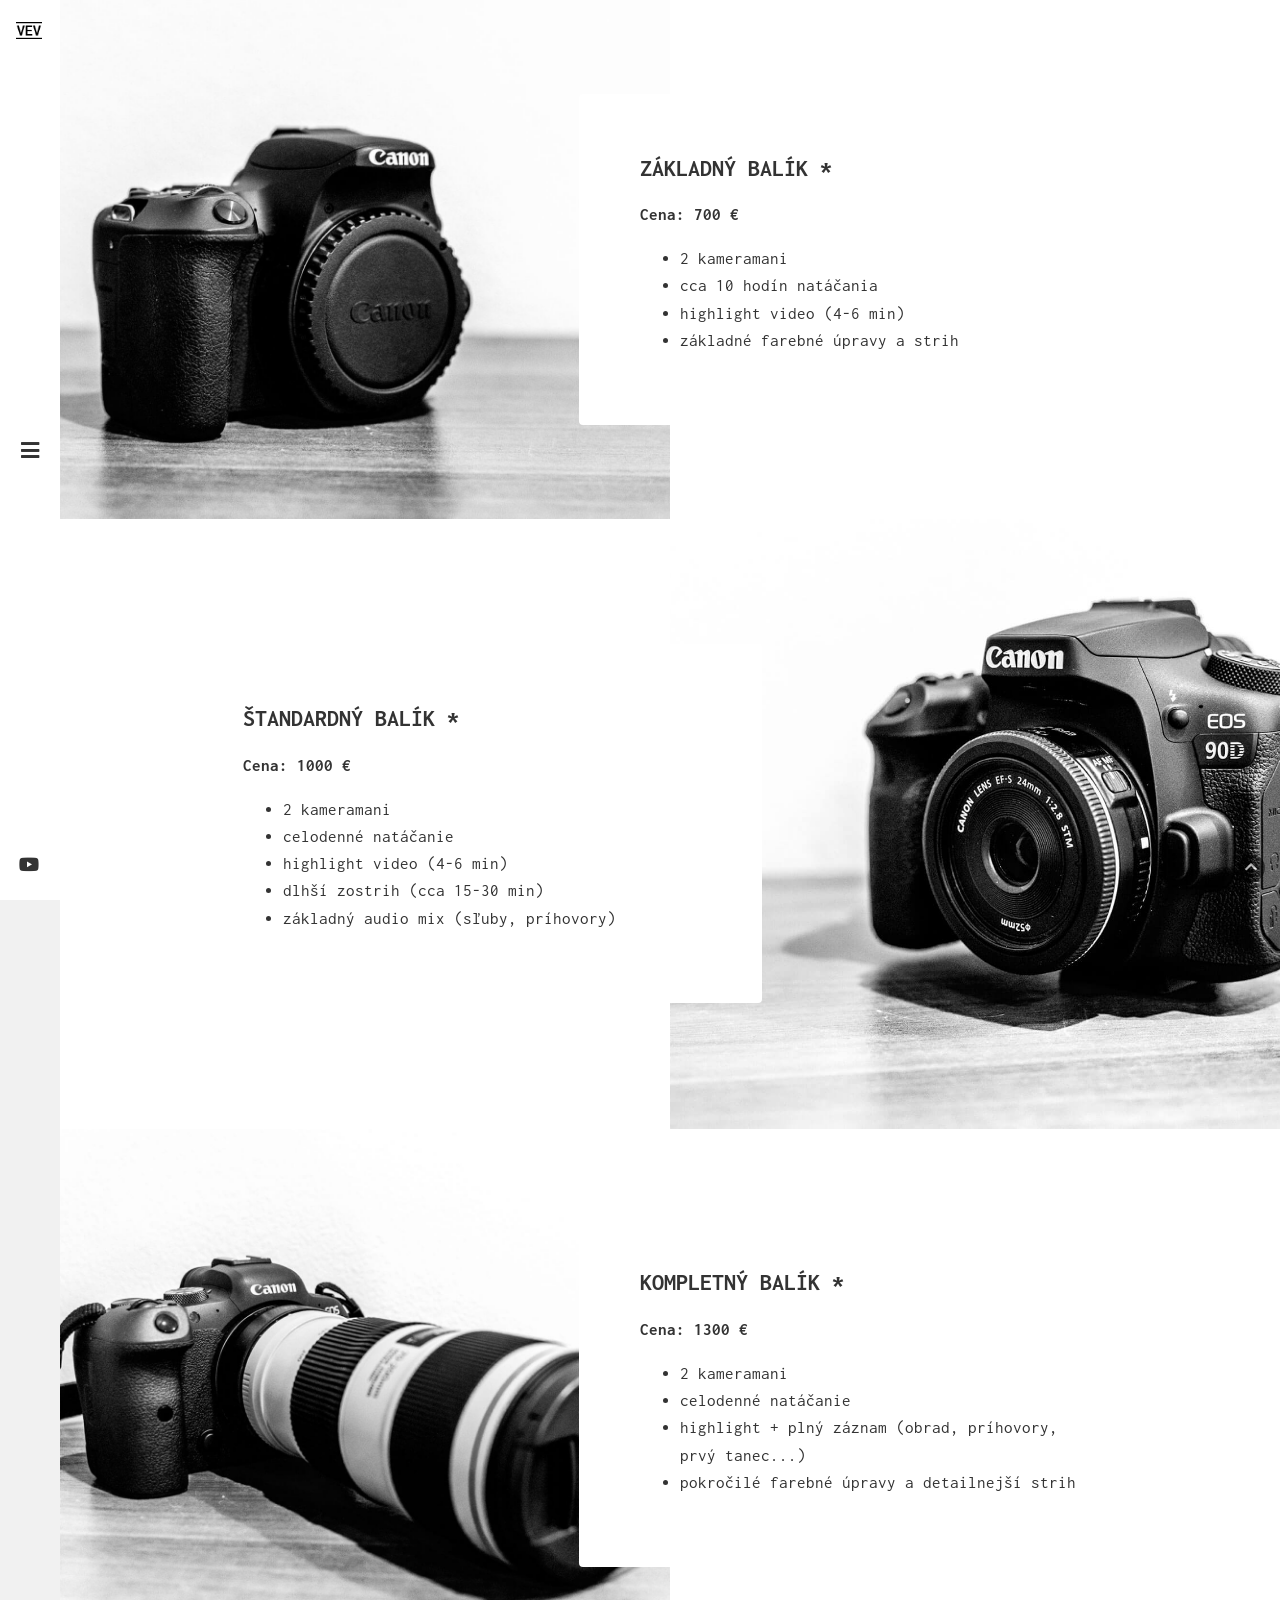
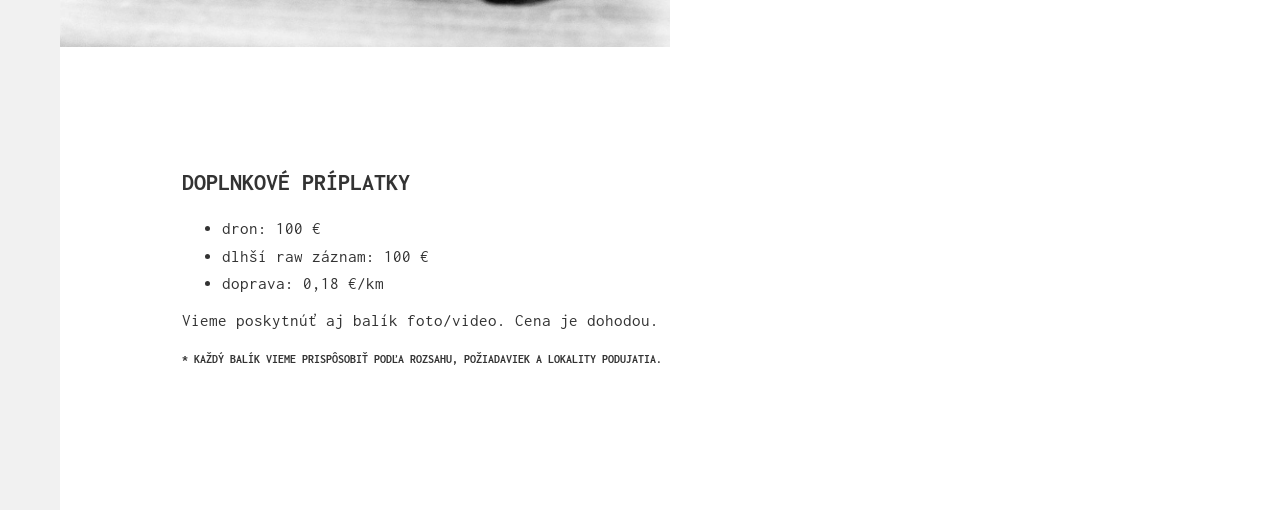
==== commit 30da547e: "update" ====
--- a/cennik-nasich-kameramanov.html
+++ b/cennik-nasich-kameramanov.html
@@ -179,7 +179,7 @@
 
 			<!-- Begin logo small -->
 			<div class="logo-mobile">
-				<a href="index.html"><img src="assets/img/logo-small.png" alt="Domov"></a>
+				<a href="index.html"><img src="assets/img/logo-big.png" alt="Domov"></a>
 			</div>
 			<!-- End logo small -->
 
@@ -406,3 +406,4 @@
 </html>
 
 
+
--- a/assets/css/theme.css
+++ b/assets/css/theme.css
@@ -720,7 +720,7 @@
 /* logo mobile */
 .logo-mobile {
 	position: absolute;
-	top: 10px;
+	top: 6px;
 	left: 20px;
 	opacity: 1;
 	z-index: 2;
@@ -731,7 +731,7 @@
 	transition: all 0.2s ease-in-out;
 }
 .logo-mobile img {
-	max-height: 40px;
+	max-height: 50px;
 }
 
 /* Mobile menu trigger (hamburger button) */
@@ -2786,6 +2786,14 @@
 .gs-sidebar-inner {
 	overflow: auto;
 	padding: 15px;
+}
+@media (max-width: 1199px) {
+	/* On touch devices, let the page scroll instead of trapping
+	   scroll inside the white portfolio sidebar panel. */
+	.gs-sidebar .gs-sidebar-inner {
+		overflow: visible;
+		max-height: none;
+	}
 }
 
 /* gallery single sidebar info */
